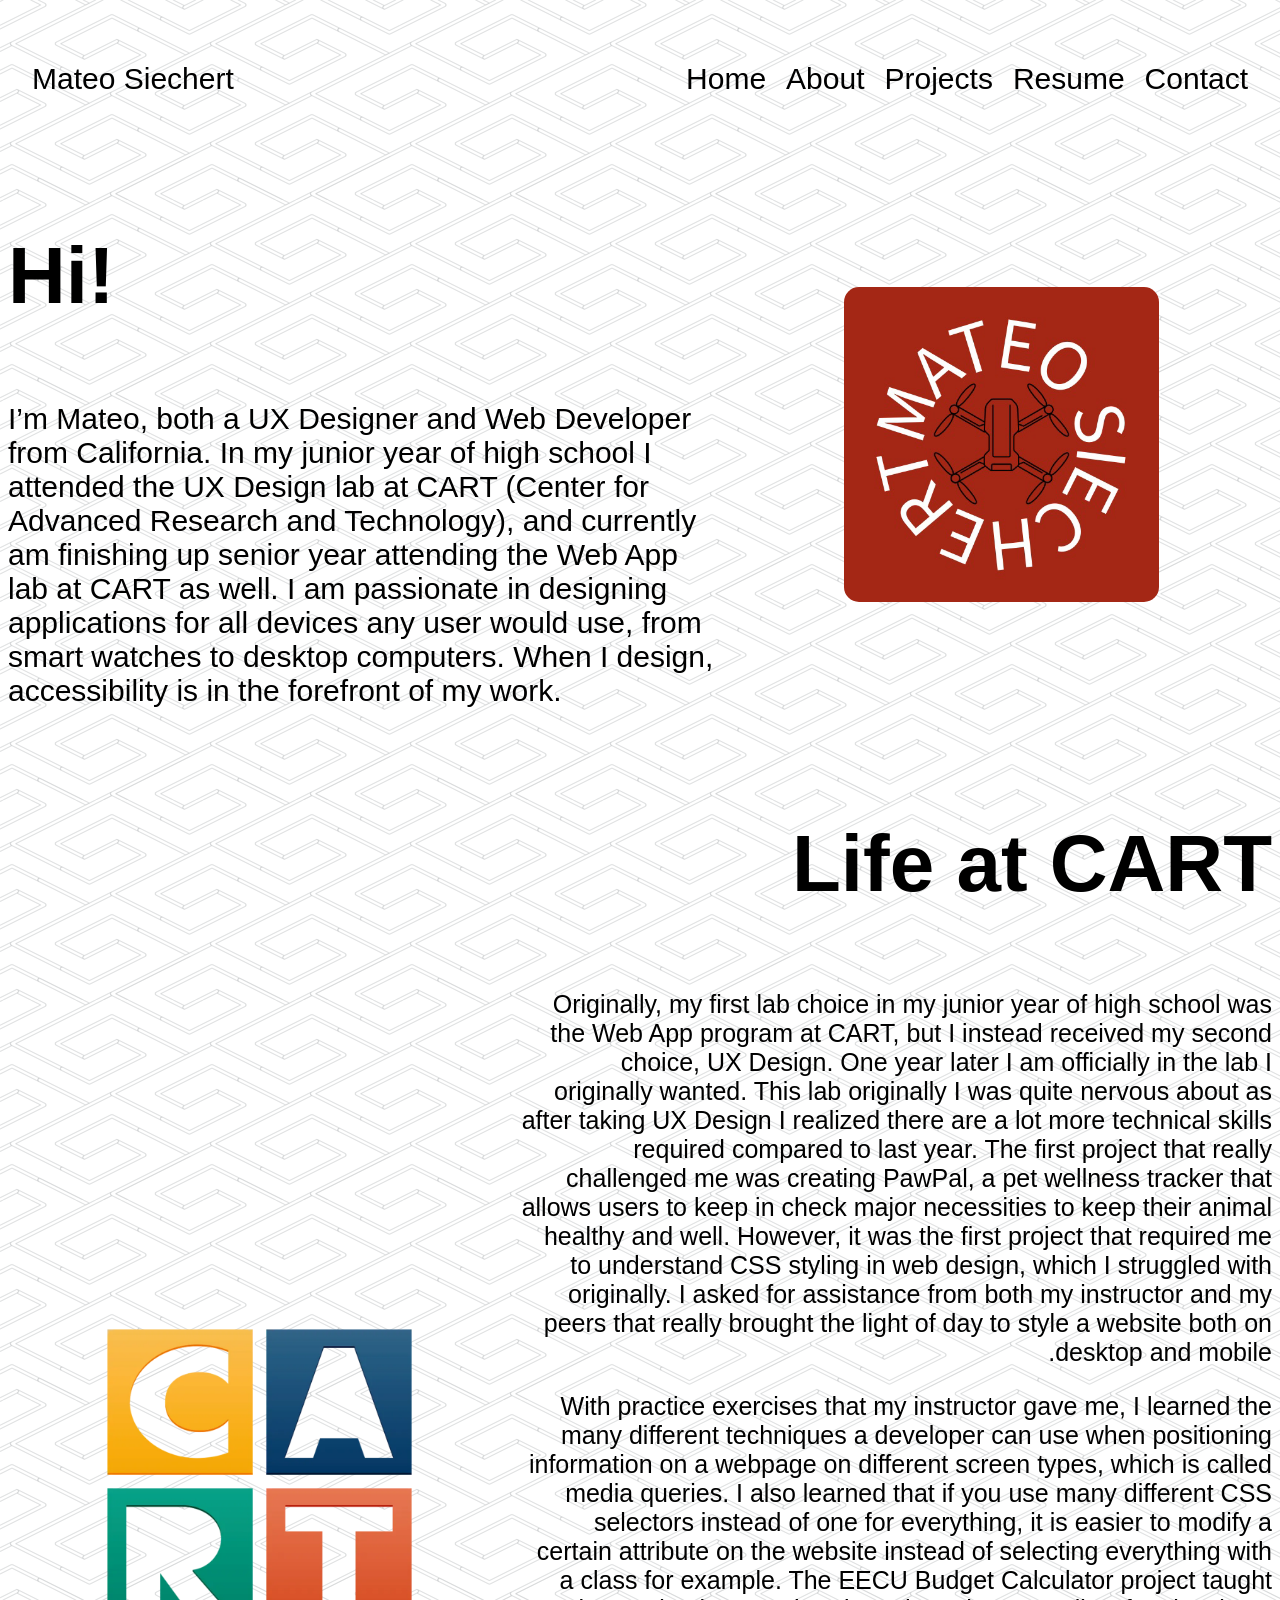
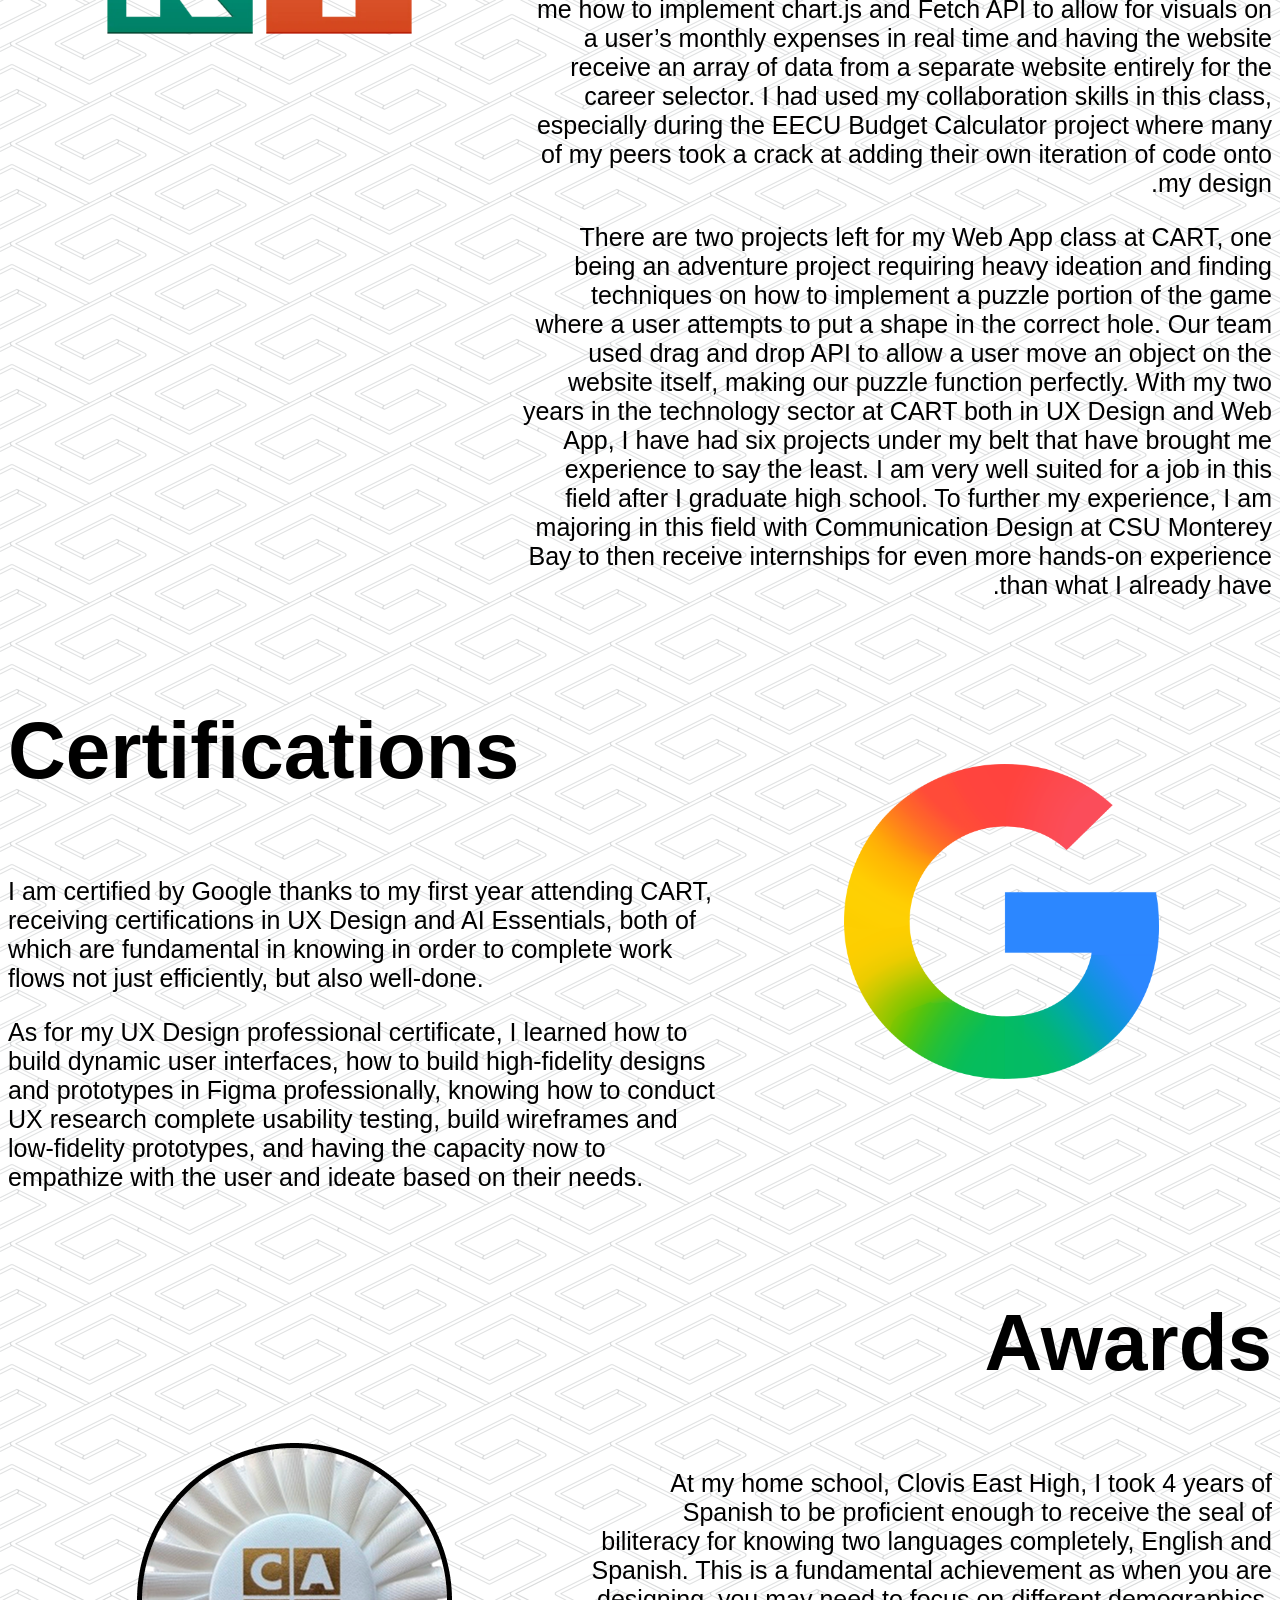
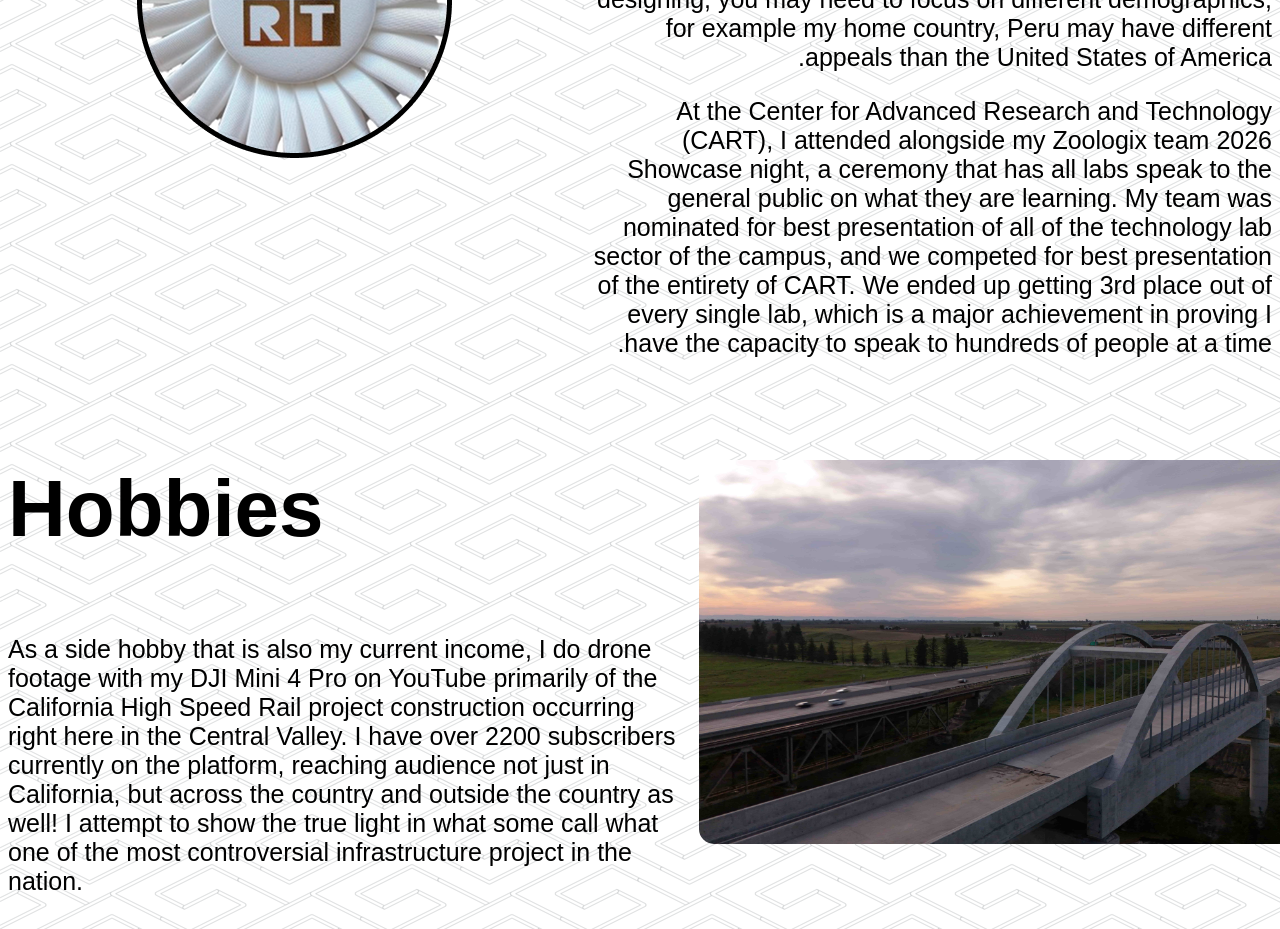
==== about.html @ 2d258616 "HTML Fixes" ====
<!DOCTYPE html>
<html lang="en">

<head>
    <meta charset="UTF-8">
    <meta name="viewport" content="width=device-width, initial-scale=1.0">
    <title>About Me</title>
    <link rel="stylesheet" href="styles.css">
</head>

<body>
    <nav>
        <p>Mateo Siechert</p>
        <ul>
            <li><a href="index.html">Home</a></li>
            <li><a href="about.html">About</a></li>
            <li><a href="projects.html">Projects</a></li>
            <li><a href="resume.html">Resume</a></li>
            <li><a href="contact.html">Contact</a></li>
        </ul>
    </nav>

    <section class="introduction">

        <section id="intro-text">
            <h3>Hi!</h3>
            <p>I’m Mateo, both a UX Designer and Web Developer from California. In my junior year of high school I
                attended
                the UX Design lab at CART (Center for Advanced Research and Technology), and currently am finishing up
                senior year attending the Web App lab at CART as well. I am passionate in designing applications for all
                devices any user would use, from smart watches to desktop computers. When I design, accessibility is in
                the
                forefront of my work.</p>
        </section>
        <img class="mvs-logo-portfolio" style="width:315px; height:315px; border-radius: 15px;"
            src="Portfolio-Images/mvs-logo.png">
    </section>

    <section class="cart-reflection">
        <section id="cart-reflection-text">
            <h3>Life at CART</h3>
            <p>Originally, my first lab choice in my junior year of high school was the Web App program at CART, but I
                instead received my second choice, UX Design. One year later I am officially in the lab I originally
                wanted.
                This lab originally I was quite nervous about as after taking UX Design I realized there are a lot more
                technical skills required compared to last year. The first project that really challenged me was
                creating
                PawPal, a pet wellness tracker that allows users to keep in check major necessities to keep their animal
                healthy and well. However, it was the first project that required me to understand CSS styling in web
                design, which I struggled with originally. I asked for assistance from both my instructor and my peers
                that
                really brought the light of day to style a website both on desktop and mobile.</p>
            <p>With practice exercises that my instructor gave me, I learned the many different techniques a developer
                can use when positioning information on a webpage on different screen types, which is called media
                queries. I also learned that if you use many different CSS selectors instead of one for everything, it
                is easier to modify a certain attribute on the website instead of selecting everything with a class for
                example. The EECU Budget Calculator project taught me how to implement chart.js and Fetch API to allow
                for visuals on a user’s monthly expenses in real time and having the website receive an array of data
                from a separate website entirely for the career selector. I had used my collaboration skills in this
                class, especially during the EECU Budget Calculator project where many of my peers took a crack at
                adding their own iteration of code onto my design.</p>
            <p>There are two projects left for my Web App class at CART, one being an adventure project requiring heavy
                ideation and finding techniques on how to implement a puzzle portion of the game where a user attempts
                to put a shape in the correct hole. Our team used drag and drop API to allow a user move an object on
                the website itself, making our puzzle function perfectly. With my two years in the technology sector at
                CART both in UX Design and Web App, I have had six projects under my belt that have brought me
                experience to say the least. I am very well suited for a job in this field after I graduate high school.
                To further my experience, I am majoring in this field with Communication Design at CSU Monterey Bay to
                then receive internships for even more hands-on experience than what I already have.</p>
        </section>
        <img class="cart-logo-about" style="width:316.394px; height: 316.394px;" src="Portfolio-Images/CART-logo.png">
    </section>

    <section class="certifications">
        <section id="certifications-text">
            <h3>Certifications</h3>
            <p>I am certified by Google thanks to my first year attending CART, receiving certifications in UX Design
                and AI Essentials, both of which are fundamental in knowing in order to complete work flows not just
                efficiently, but also well-done.</p>
            <p>As for my UX Design professional certificate, I learned how to build dynamic user interfaces, how to
                build high-fidelity designs and prototypes in Figma professionally, knowing how to conduct UX research
                complete usability testing, build wireframes and low-fidelity prototypes, and having the capacity now to
                empathize with the user and ideate based on their needs.</p>
        </section>
        <img class="google-logo-about" style="width:315px; height: 315px;" src="Portfolio-Images/google-logo.png">
    </section>

    <section class="awards">
        <section id="awards-text">
            <h3>Awards</h3>
            <p>At my home school, Clovis East High, I took 4 years of Spanish to be proficient enough to receive the
                seal of
                biliteracy for knowing two languages completely, English and Spanish. This is a fundamental achievement
                as
                when you are designing, you may need to focus on different demographics, for example my home country,
                Peru
                may have different appeals than the United States of America.</p>
            <p>At the Center for Advanced Research and Technology (CART), I attended alongside my Zoologix team 2026
                Showcase night, a ceremony that has all labs speak to the general public on what they are learning. My
                team
                was nominated for best presentation of all of the technology lab sector of the campus, and we competed
                for
                best presentation of the entirety of CART. We ended up getting 3rd place out of every single lab, which
                is a
                major achievement in proving I have the capacity to speak to hundreds of people at a time.</p>
        </section>
        <img class="showcase-award" style="width:315px; height:315px;" src="Portfolio-Images/Showcase.png">
    </section>

    <section class="hobbies">
        <section id="hobbies-text">
            <h3>Hobbies</h3>
            <p>As a side hobby that is also my current income, I do drone footage with my DJI Mini 4 Pro on YouTube
                primarily of the California High Speed Rail project construction occurring right here in the Central
                Valley.

                I have over 2200 subscribers currently on the platform, reaching audience not just in California, but
                across
                the country and outside the country as well! I attempt to show the true light in what some call what one
                of
                the most controversial infrastructure project in the nation.</p>
        </section>
        <img class="dji-hsr-footage-mvs" style="width:650px; height:384px; border-radius: 15px; border-color:black;"
            src="Portfolio-Images/dji-drone-mvs2.jpg">
        </section>

</body>

</html>
---- styles.css ----
@import url('https://fonts.googleapis.com/css2?family=Inter:ital,opsz,wght@0,14..32,100..900;1,14..32,100..900&display=swap');

:root {
    --font-family: 'Gill Sans', 'Gill Sans MT', Calibri, 'Trebuchet MS', sans-serif;
    --background-image: url("Portfolio-Images\/pipes.png");
}

body {
    font-family: var(--font-family);
    background: var(--background-image) repeat;
}

nav {
    display: flex;
    flex-direction: row;
    justify-content: space-between;
    padding: 1.5em
}

nav>p {
    font-size: 30px;
}

nav>ul {
    display: flex;
    gap: 20px;
    padding: 0;
    font-size: 30px;
    text-decoration: none;
    list-style-type: none;

    & a {
        text-decoration: none;
        color: black;
    }
}

section>h3 {
    font-size: 80px;
}

#intro-text>p {
    font-size: 30px;
    width: 712px;

}

.introduction {
    display: grid;
    grid-template-columns: 1fr 1fr;
    justify-items: center;
    align-items: center;
    grid-gap: 10px;
}

#cart-reflection-text>p {
    font-size: 25px;
    width: 751px;
}

.cart-reflection {
    display: grid;
    grid-template-columns: 1fr 1fr;
    justify-items: center;
    align-items: center;
    grid-gap: 10px;
    direction: rtl;
}

#certifications-text>p {
    font-size: 25px;
    width: 712px;
}

.certifications {
    display: grid;
    grid-template-columns: 1fr 1fr;
    justify-items: center;
    align-items: center;
    grid-gap: 10px;
}

#awards-text {
    font-size: 25px;
    width: 681px;
}

.awards {
    display: grid;
    grid-template-columns: 1fr 1fr;
    justify-items: center;
    align-items: center;
    grid-gap: 10px;
    direction: rtl;
}

#hobbies-text {
    font-size: 25px;
    width: 681px;
}

.hobbies {
    display: grid;
    grid-template-columns: 1fr 1fr;
    justify-items: center;
    align-items: center;
    grid-gap: 10px;
    /* direction:rtl; */
}

#projects {
    font-size: 50px;
    justify-self: center;
}

.web-projects {
    display: grid;
    grid-template-columns: 1fr 1fr 1fr;
    justify-items: center;
    grid-gap: 60px;
    padding: 1.5em;
}

.ux-projects {
    display: grid;
    grid-template-columns: 1fr 1fr 1fr;
    justify-items: center;
    grid-gap: 60px;
    padding: 1.5em;
}

.writing-projects {
    display: grid;
    grid-template-columns: 1fr 1fr;
    justify-items: center;
}

#EECU {
    display: flex;
    flex-direction: row;
    background-color: #0156A6;
    color: white;
    width: 400px;
    height: 200px;
    justify-content: center;
    align-items: center;
    border-radius: 20px;
    font-size: 30px;
    gap: 20px;
}

#PawPal {
    display: flex;
    flex-direction: row;
    background-color: #2B5861;
    color: white;
    width: 400px;
    height: 200px;
    justify-content: center;
    align-items: center;
    border-radius: 20px;
    font-size: 30px;
    gap: 20px;

    & img {
        border-radius: 15px;
    }
}


#spotify {
    display: flex;
    flex-direction: row;
    background-color: #1ED760;
    color: white;
    width: 400px;
    height: 200px;
    justify-content: center;
    align-items: center;
    border-radius: 20px;
    font-size: 30px;
    gap: 20px;
}


#trion {
    display: flex;
    flex-direction: row;
    background-color: #00273B;
    color: white;
    width: 400px;
    height: 200px;
    justify-content: center;
    align-items: center;
    border-radius: 20px;
    font-size: 30px;
    gap: 20px;
}

#MVS {
    display: flex;
    flex-direction: row;
    background-color: #222121;
    color: white;
    width: 400px;
    height: 200px;
    justify-content: center;
    align-items: center;
    border-radius: 20px;
    font-size: 30px;
    gap: 20px;
}

#showcase-reflection {
    display: flex;
    flex-direction: row;
    background-color: #222121;
    color: white;
    width: 400px;
    height: 200px;
    justify-content: center;
    align-items: center;
    border-radius: 20px;
    font-size: 30px;
    gap: 20px;
}

#ai-essay {
    display: flex;
    flex-direction: row;
    background-color: #D97757;
    color: black;
    width: 400px;
    height: 200px;
    justify-content: center;
    align-items: center;
    border-radius: 20px;
    font-size: 30px;
    gap: 20px;
}

#BioShield {
    display: flex;
    flex-direction: row;
    background-color: #FBF3DD;
    color: black;
    width: 400px;
    height: 200px;
    justify-content: center;
    align-items: center;
    border-radius: 20px;
    font-size: 30px;
    gap: 20px;
}

.mvs-logo-portfolio {
    justify-self: center;
}

.cart-logo-about {
    justify-self: center;
}

.google-logo-about {
    justify-self: center;
}

.showcase-award {
    justify-self: center;
}

.dji-hsr-footage-mvs {
    justify-self: center;
}


#project-listing {
    display: flex;
    flex-direction: column;
    gap: 30px;
}

.project-button {
    display: flex;
    justify-content: center;
    align-items: center;
    background-color: #A42715;
    width: 270px;
    height: 90px;
    border-radius: 20px;
    color: #FFF;
    font-family: var(--font-family);
    font-size: 30px;
    text-decoration: none;
    align-self: center;
    text-align: center;
}

#project-p {
    font-size: 40px;
    justify-self: center;
}

#mvs-logo > img {
    aspect-ratio: 1/1;
    width: 135px;
    border-radius: 20px;
}

#eecu-home {
    display: grid;
    grid-template-columns: 1fr 1fr;
    justify-items: center;

    & img {
        border-radius: 20px;
        border: 4px solid #000;
    }
}

#eecu-home-info {
    display: flex;
    flex-direction: column;

    & h4 {
        font-size: 35px;
    }

    & p {
        font-size: 25px;
    }
}

#MVS-home {
    display:grid;
    grid-template-columns: 1fr 1fr;
    justify-items:center;
    direction:rtl;

    & h4 {
        font-size:35px;
    }

    & p {
        font-size:25px;
    }
}

#zoologix-home {
    display:grid;
    grid-template-columns: 1fr 1fr;
    justify-items:center;

    & h4 {
        font-size:35px;
    }

    & p {
        font-size:25px;
    }
}

#header-info {
    display:flex;
    flex-direction:column;
}


#resume-header {
    display:grid;
    grid-template-columns: 1fr 1fr;
    gap:0;
    margin-bottom:0em;
    justify-items:center;

    & #resume-name {
        font-size:50px;
        gap:0;
    }

    & p {
        font-size:30px;
    }
}

#skills {
    font-size:30px;
    
}

#certifications {
    font-size:30px;
    
}

#education {
    font-size:30px;
}

#contact {
    font-size:30px;
    
}

#professional-summary {
    font-size:30px;
    
}


.resume-info {
    display:flex;
    align-content: center;
    justify-content:center;
}

#project {
    font-size:30px;
}

#resume-left {
    display:flex;
    flex-direction:column;
    max-width:800px;
}

#resume-right {
    display:flex;
    flex-direction:column;
    max-width:800px;
    justify-content:center;
}

#resume-title {
    text-align:center;
    font-size:50px;
}

#resume-logo {
        aspect-ratio: 1/1;
        border-radius:20px;
        width:180px;
        justify-self:center;
        align-self:center;
}
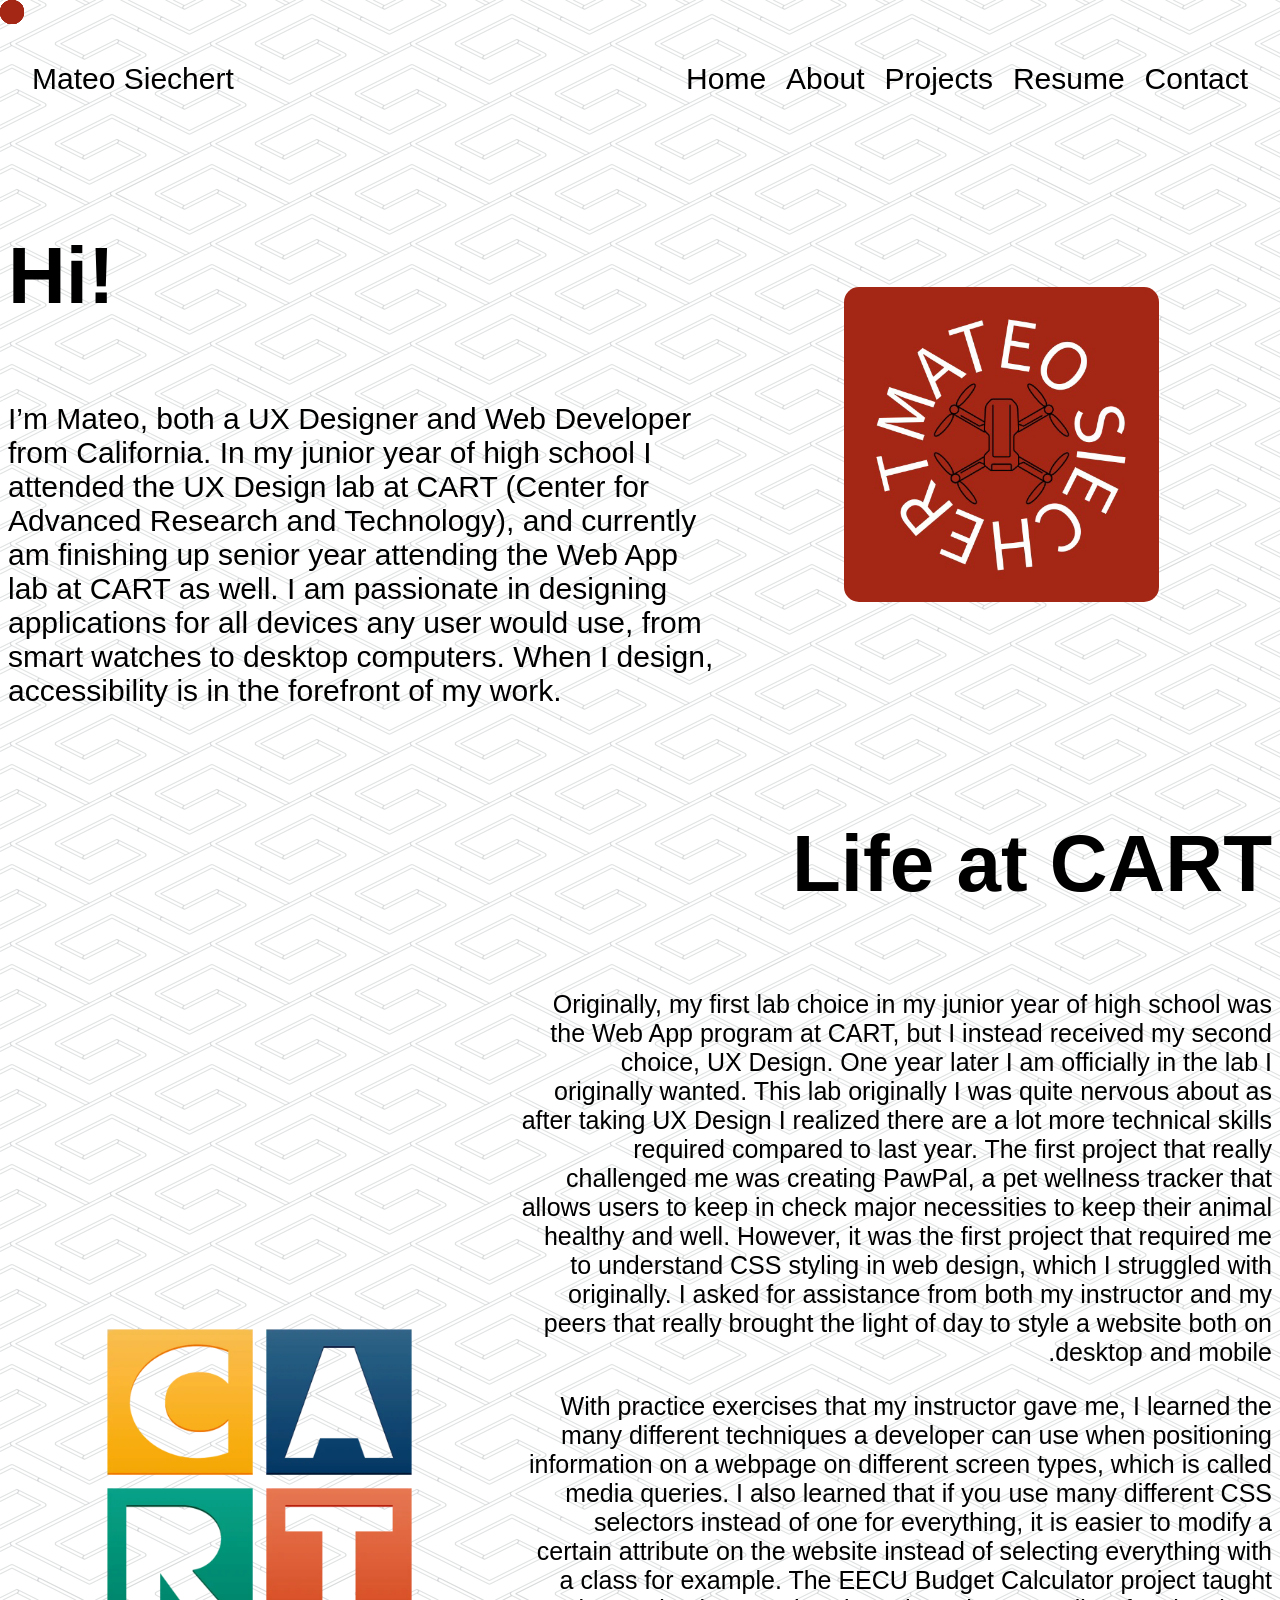
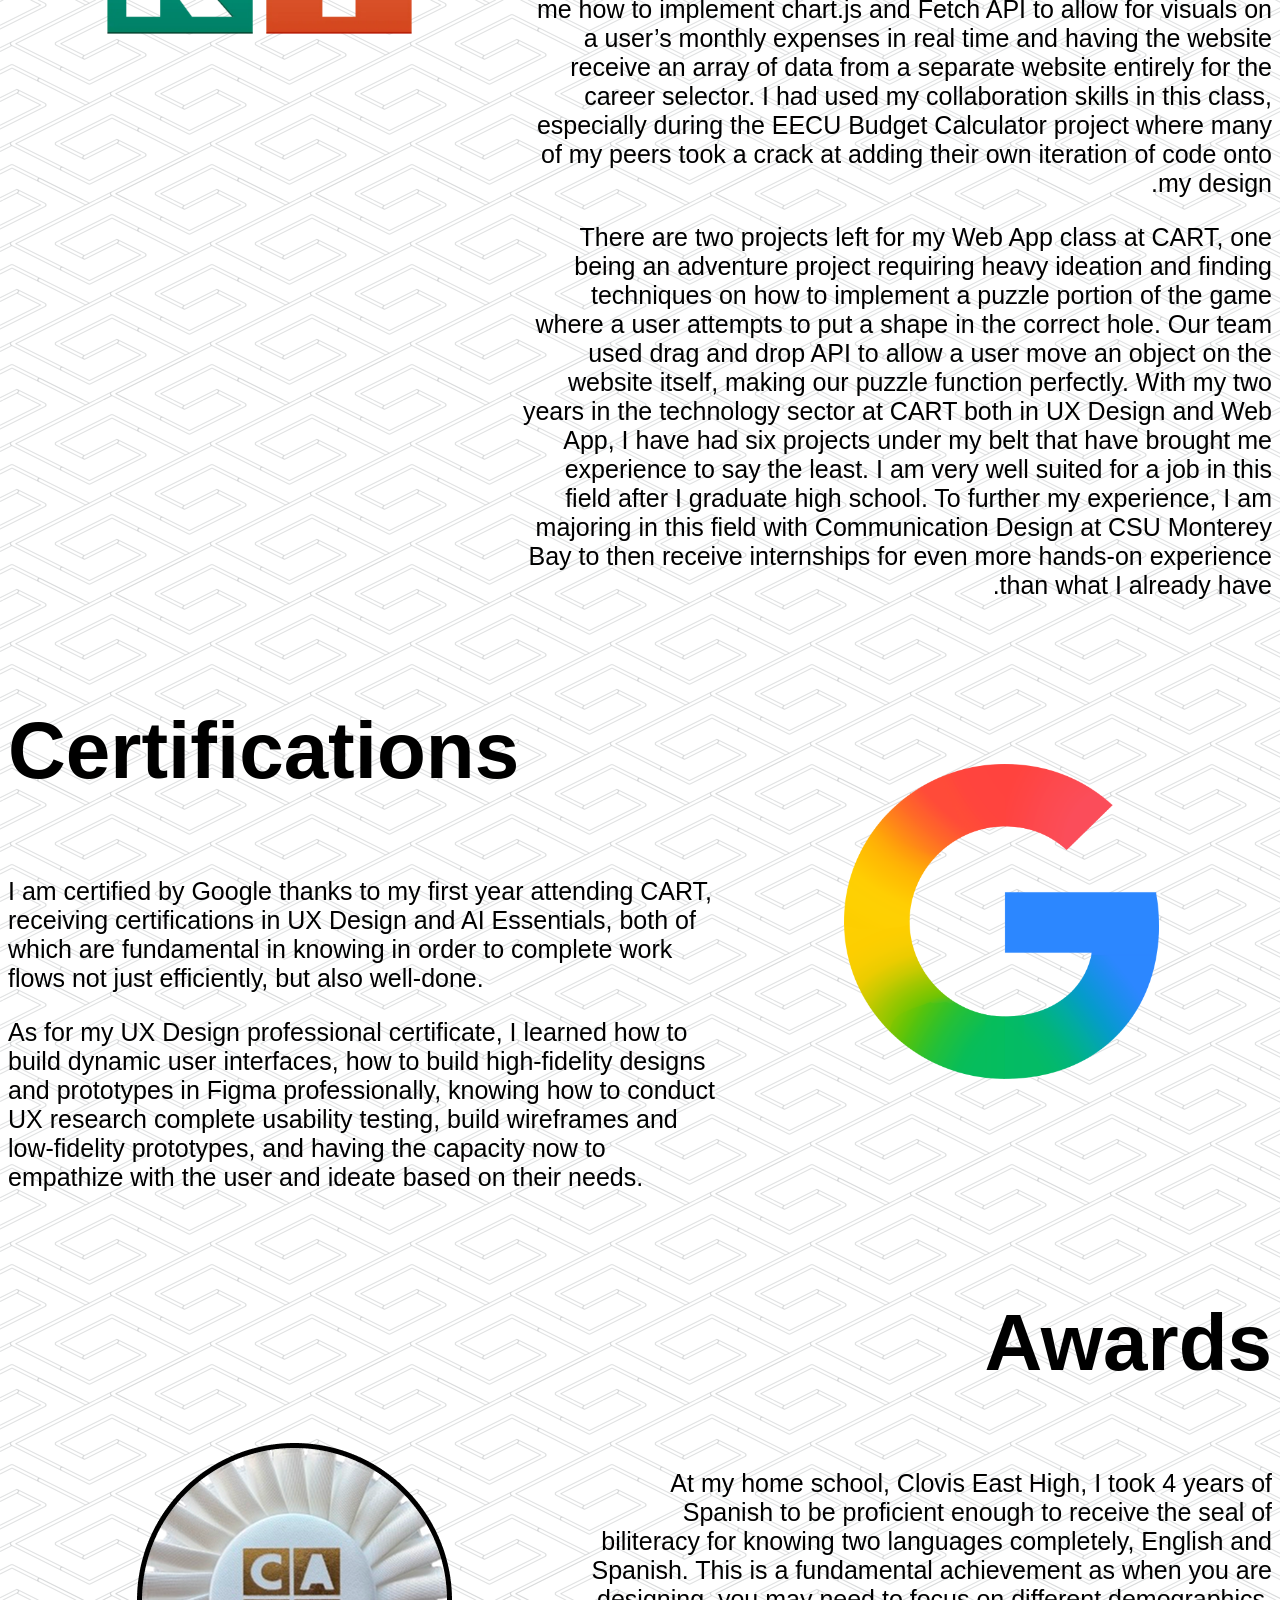
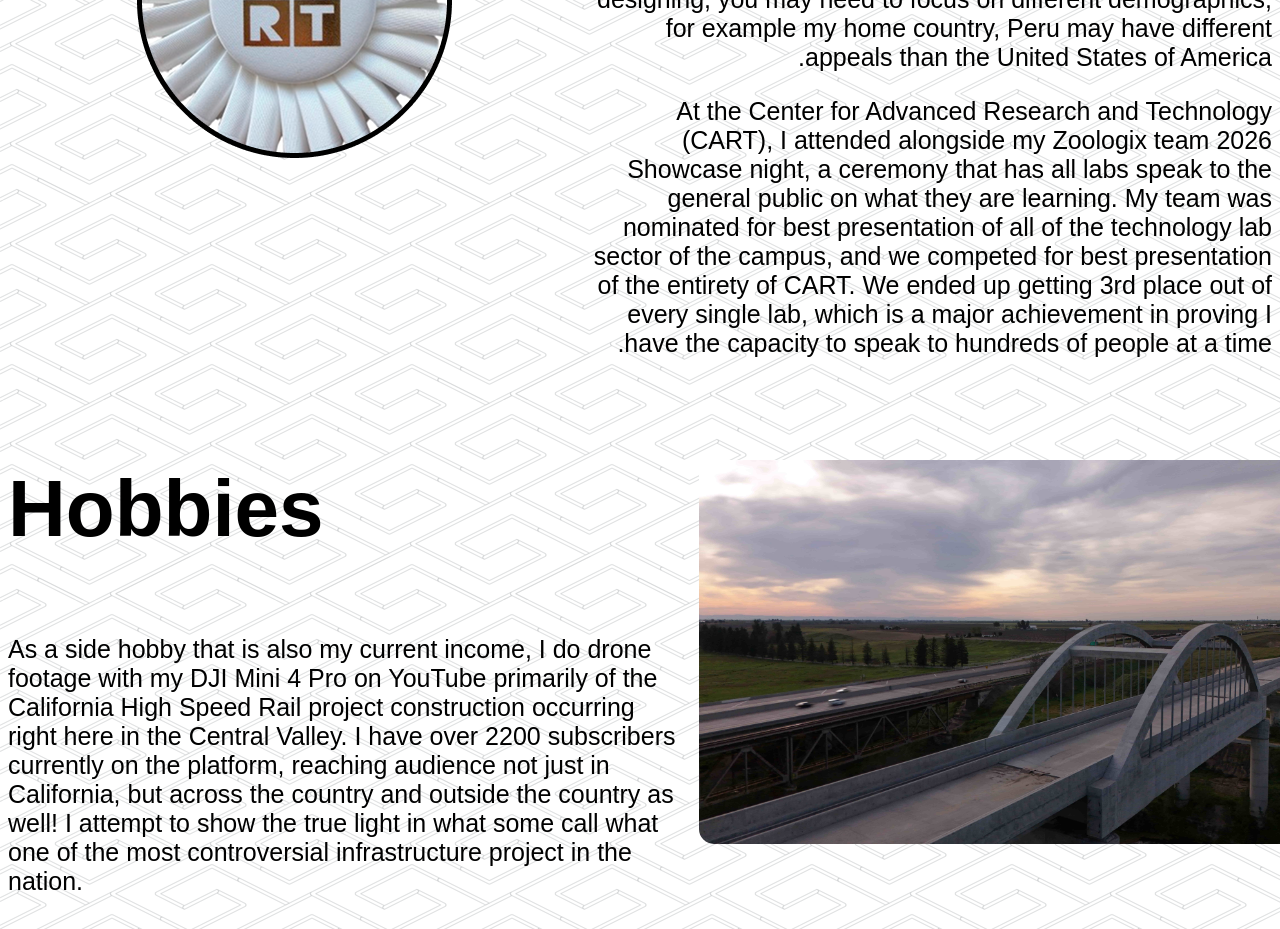
==== commit dc5a947f: "Added cursor trail (somewhat working)" ====
--- a/about.html
+++ b/about.html
@@ -9,6 +9,14 @@
 </head>
 
 <body>
+    <div class="circle"></div>
+    <div class="circle"></div>
+    <div class="circle"></div>
+    <div class="circle"></div>
+    <div class="circle"></div>
+    <div class="circle"></div>
+    <div class="circle"></div>
+
     <nav>
         <p>Mateo Siechert</p>
         <ul>
@@ -125,5 +133,5 @@
         </section>
 
 </body>
-
+<script src="script.js"></script>
 </html>
--- a/styles.css
+++ b/styles.css
@@ -17,6 +17,20 @@
     padding: 1.5em
 }
 
+.circle {
+    height:24px;
+    width:24px;
+    border-radius: 24px;
+    background-color:#A42715;
+    position:absolute;
+    top:0;
+    left:0;
+    pointer-events: none;
+}
+
+
+
+
 nav>p {
     font-size: 30px;
 }
@@ -301,7 +315,7 @@
     justify-self: center;
 }
 
-#mvs-logo > img {
+#mvs-logo>img {
     aspect-ratio: 1/1;
     width: 135px;
     border-radius: 20px;
@@ -332,114 +346,351 @@
 }
 
 #MVS-home {
-    display:grid;
-    grid-template-columns: 1fr 1fr;
-    justify-items:center;
-    direction:rtl;
+    display: grid;
+    grid-template-columns: 1fr 1fr;
+    justify-items: center;
+    direction: rtl;
 
     & h4 {
-        font-size:35px;
-    }
-
-    & p {
-        font-size:25px;
+        font-size: 35px;
+    }
+
+    & p {
+        font-size: 25px;
     }
 }
 
 #zoologix-home {
-    display:grid;
-    grid-template-columns: 1fr 1fr;
-    justify-items:center;
+    display: grid;
+    grid-template-columns: 1fr 1fr;
+    justify-items: center;
 
     & h4 {
-        font-size:35px;
-    }
-
-    & p {
-        font-size:25px;
+        font-size: 35px;
+    }
+
+    & p {
+        font-size: 25px;
     }
 }
 
 #header-info {
-    display:flex;
-    flex-direction:column;
+    display: flex;
+    flex-direction: column;
 }
 
 
 #resume-header {
-    display:grid;
-    grid-template-columns: 1fr 1fr;
-    gap:0;
-    margin-bottom:0em;
-    justify-items:center;
+    display: grid;
+    grid-template-columns: 1fr 1fr;
+    gap: 0;
+    margin-bottom: 0em;
+    justify-items: center;
 
     & #resume-name {
-        font-size:50px;
-        gap:0;
-    }
-
-    & p {
-        font-size:30px;
+        font-size: 50px;
+        gap: 0;
+    }
+
+    & p {
+        font-size: 30px;
     }
 }
 
 #skills {
-    font-size:30px;
-    
+    font-size: 30px;
+
 }
 
 #certifications {
-    font-size:30px;
-    
+    font-size: 30px;
+
 }
 
 #education {
-    font-size:30px;
+    font-size: 30px;
 }
 
 #contact {
-    font-size:30px;
-    
+    font-size: 30px;
+
 }
 
 #professional-summary {
-    font-size:30px;
-    
+    font-size: 30px;
+
 }
 
 
 .resume-info {
-    display:flex;
+    display: flex;
     align-content: center;
-    justify-content:center;
+    justify-content: center;
 }
 
 #project {
-    font-size:30px;
+    font-size: 30px;
 }
 
 #resume-left {
-    display:flex;
-    flex-direction:column;
-    max-width:800px;
+    display: flex;
+    flex-direction: column;
+    max-width: 800px;
 }
 
 #resume-right {
-    display:flex;
-    flex-direction:column;
-    max-width:800px;
-    justify-content:center;
+    display: flex;
+    flex-direction: column;
+    max-width: 800px;
+    justify-content: center;
 }
 
 #resume-title {
-    text-align:center;
-    font-size:50px;
+    text-align: center;
+    font-size: 50px;
 }
 
 #resume-logo {
-        aspect-ratio: 1/1;
-        border-radius:20px;
-        width:180px;
-        justify-self:center;
-        align-self:center;
+    aspect-ratio: 1/1;
+    border-radius: 20px;
+    width: 180px;
+    justify-self: center;
+    align-self: center;
+}
+
+#pawpal-project {
+    display: flex;
+    flex-direction: row;
+    justify-content: center;
+    align-items: center;
+    gap: 10em;
+}
+
+
+.pawpal-left {
+    display: flex;
+    flex-direction: column;
+    gap: 4.7em;
+
+    & h2 {
+        font-size: 80px;
+    }
+
+    & p {
+        font-size: 30px;
+    }
+}
+
+.pawpal-subheading {
+    display: flex;
+    flex-direction: column;
+    justify-content: center;
+
+    & img {
+        border-radius: 15px;
+        border: 5px solid black;
+    }
+
+    & h2 {
+        font-size: 80px;
+    }
+
+    & p {
+        font-size: 30px;
+    }
+}
+
+.pawpal-imagery {
+    display: flex;
+    flex-direction: column;
+    justify-content: center;
+    align-items: center;
+    margin-left: 0;
+
+    & img {
+        max-width: 100rem;
+        justify-self: center;
+    }
+
+    & p {
+        font-size: 30px;
+    }
+}
+
+
+/* PROJECT #1: EECU BUDGET CALCULATOR CSS*/
+
+
+#eecu-project {
+    display: flex;
+    flex-direction: row;
+    justify-content: center;
+    align-items: center;
+    gap: 10em;
+}
+
+
+.eecu-left {
+    display: flex;
+    flex-direction: column;
+    gap: 14.8em;
+
+    & h2 {
+        font-size: 80px;
+    }
+
+    & p {
+        font-size: 30px;
+    }
+}
+
+.eecu-right {
+    display: flex;
+    flex-direction: column;
+    justify-content: center;
+    gap: 4.7em;
+
+    & img {
+        border-radius: 15px;
+        max-height: 449px;
+        border: 5px solid black;
+    }
+
+    & h2 {
+        font-size: 80px;
+    }
+
+    & p {
+        font-size: 30px;
+    }
+}
+
+.eecu-results-snapshot {
+    display: flex;
+    justify-content: center;
+    flex-direction: column;
+    align-items: center;
+    padding: 2em;
+
+    & img {
+        max-height: 600px;
+        border-radius: 15px;
+        border: 5px solid black;
+    }
+
+    & p {
+        font-size: 30px;
+    }
+}
+
+
+/* Bio Shield */
+
+
+#bio-shield-project {
+    display: flex;
+    flex-direction: row;
+    justify-content: center;
+    align-items: center;
+    gap: 10em;
+}
+
+
+
+.bio-shield-left {
+    display: flex;
+    flex-direction: column;
+    gap: 11.5em;
+
+    & h2 {
+        font-size: 80px;
+    }
+
+    & p {
+        font-size: 30px;
+    }
+}
+
+
+.bio-shield-right {
+    display: flex;
+    flex-direction: column;
+    justify-content: center;
+    gap: 4.7em;
+
+    & img {
+        border-radius: 15px;
+        max-height: 449px;
+        border: 5px solid black;
+    }
+
+    & h2 {
+        font-size: 80px;
+    }
+
+    & p {
+        font-size: 30px;
+    }
+}
+
+
+/* UX Design Projects*/
+
+/* MVS */
+
+#mvs-project {
+    display: flex;
+    flex-direction: row;
+    justify-content: center;
+    align-items: center;
+    gap: 10em;
+    padding: 3em;
+}
+
+.mvs-left {
+    display: flex;
+    flex-direction: column;
+
+    & h2 {
+        font-size: 80px;
+    }
+
+    & p {
+        font-size: 30px;
+    }
+}
+
+.mvs-right {
+    display: flex;
+    flex-direction: column;
+    justify-content: center;
+    gap: 4.7em;
+
+    & img {
+        max-height: 449px;
+    }
+
+    & h2 {
+        font-size: 80px;
+    }
+
+    & p {
+        font-size: 30px;
+    }
+}
+
+.mvs-snapshot {
+    display: flex;
+    justify-content: center;
+    flex-direction: column;
+    align-items: center;
+    padding: 2em;
+
+    & img {
+        max-height: 600px;
+    }
+
+    & p {
+        font-size: 30px;
+    }
 }
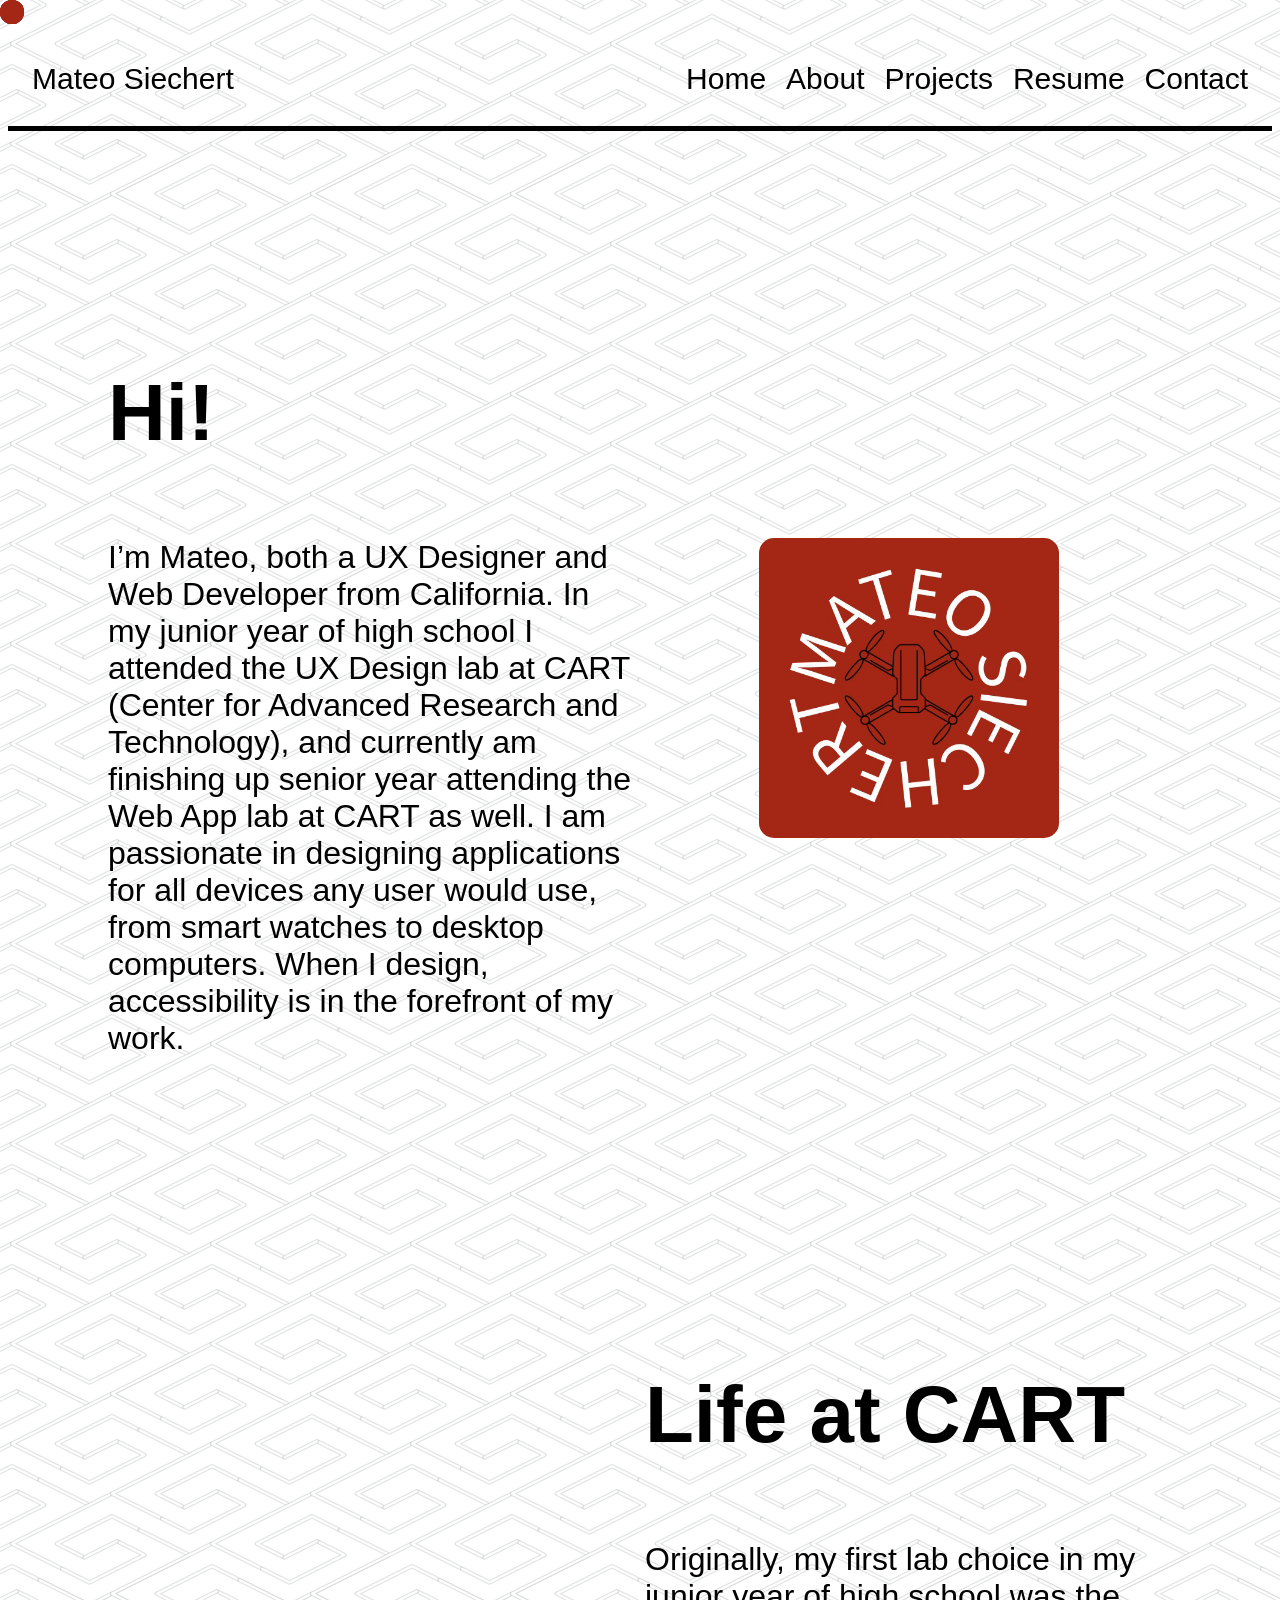
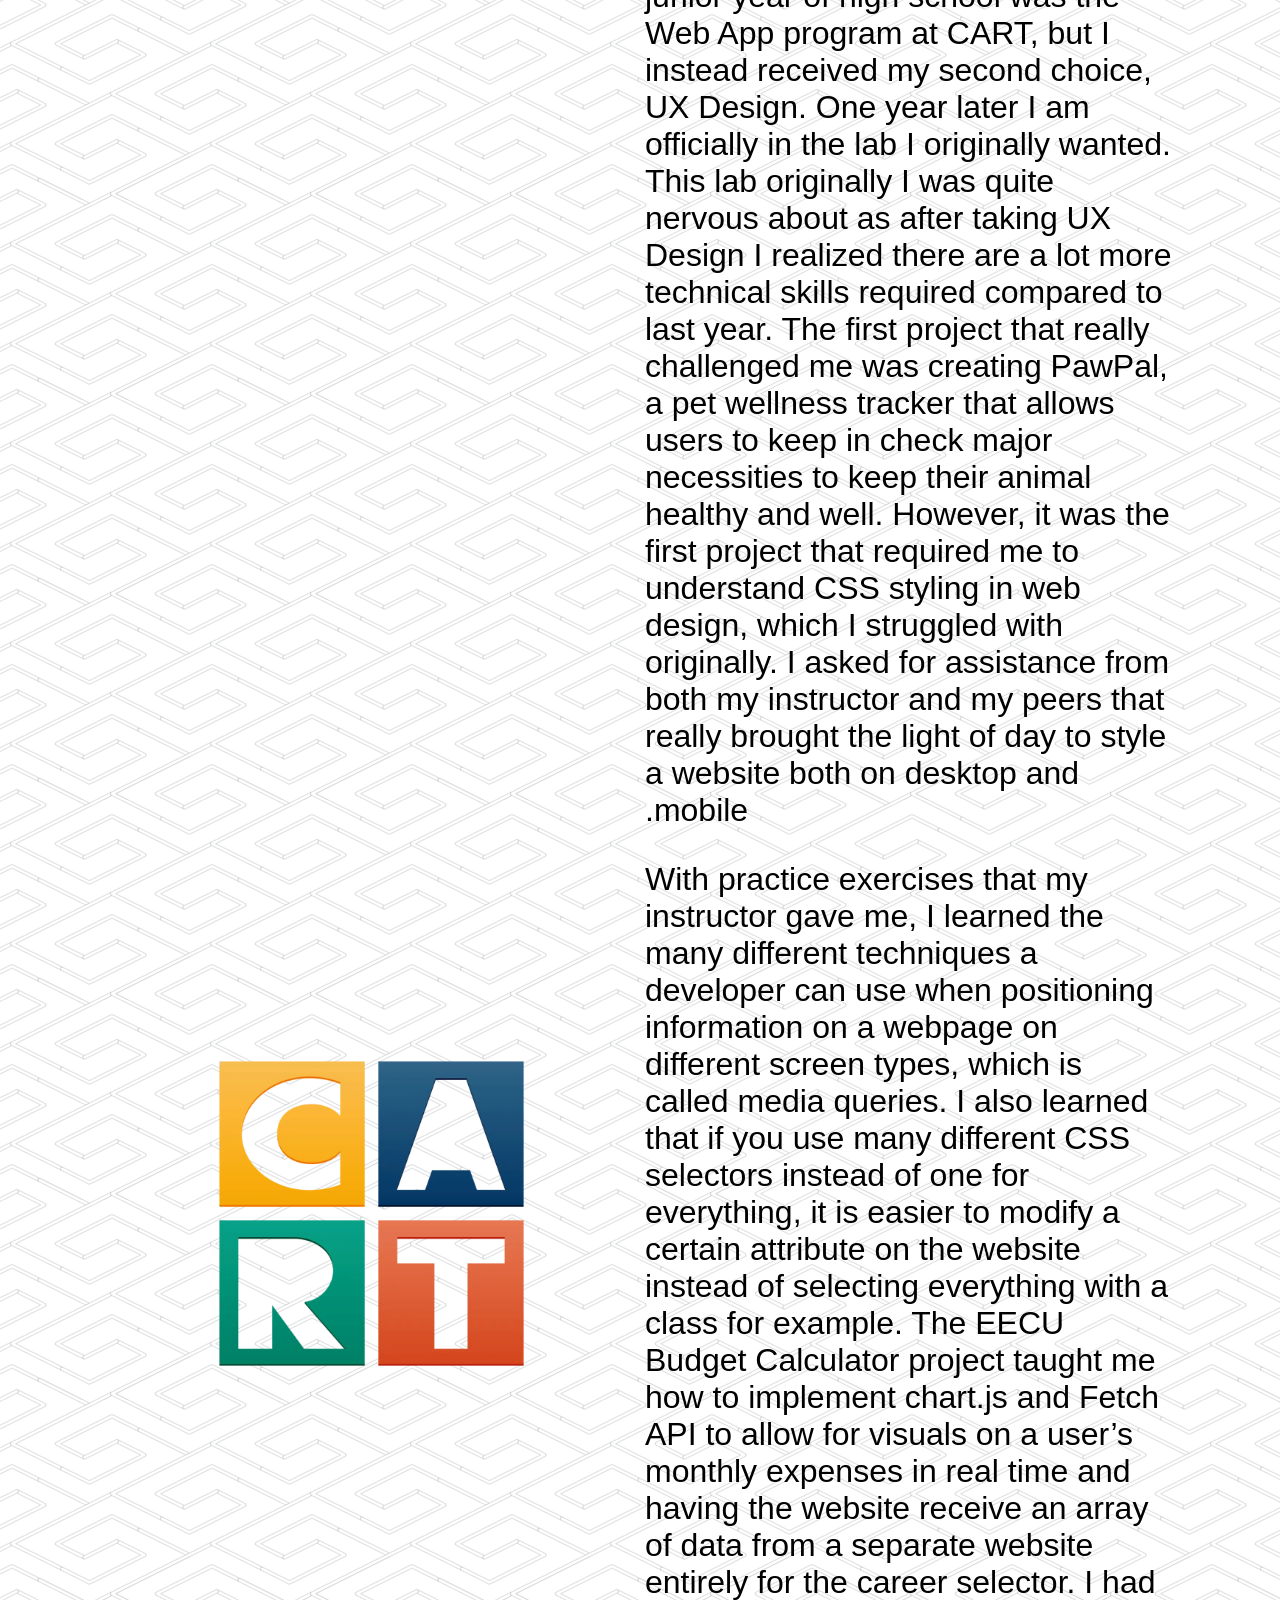
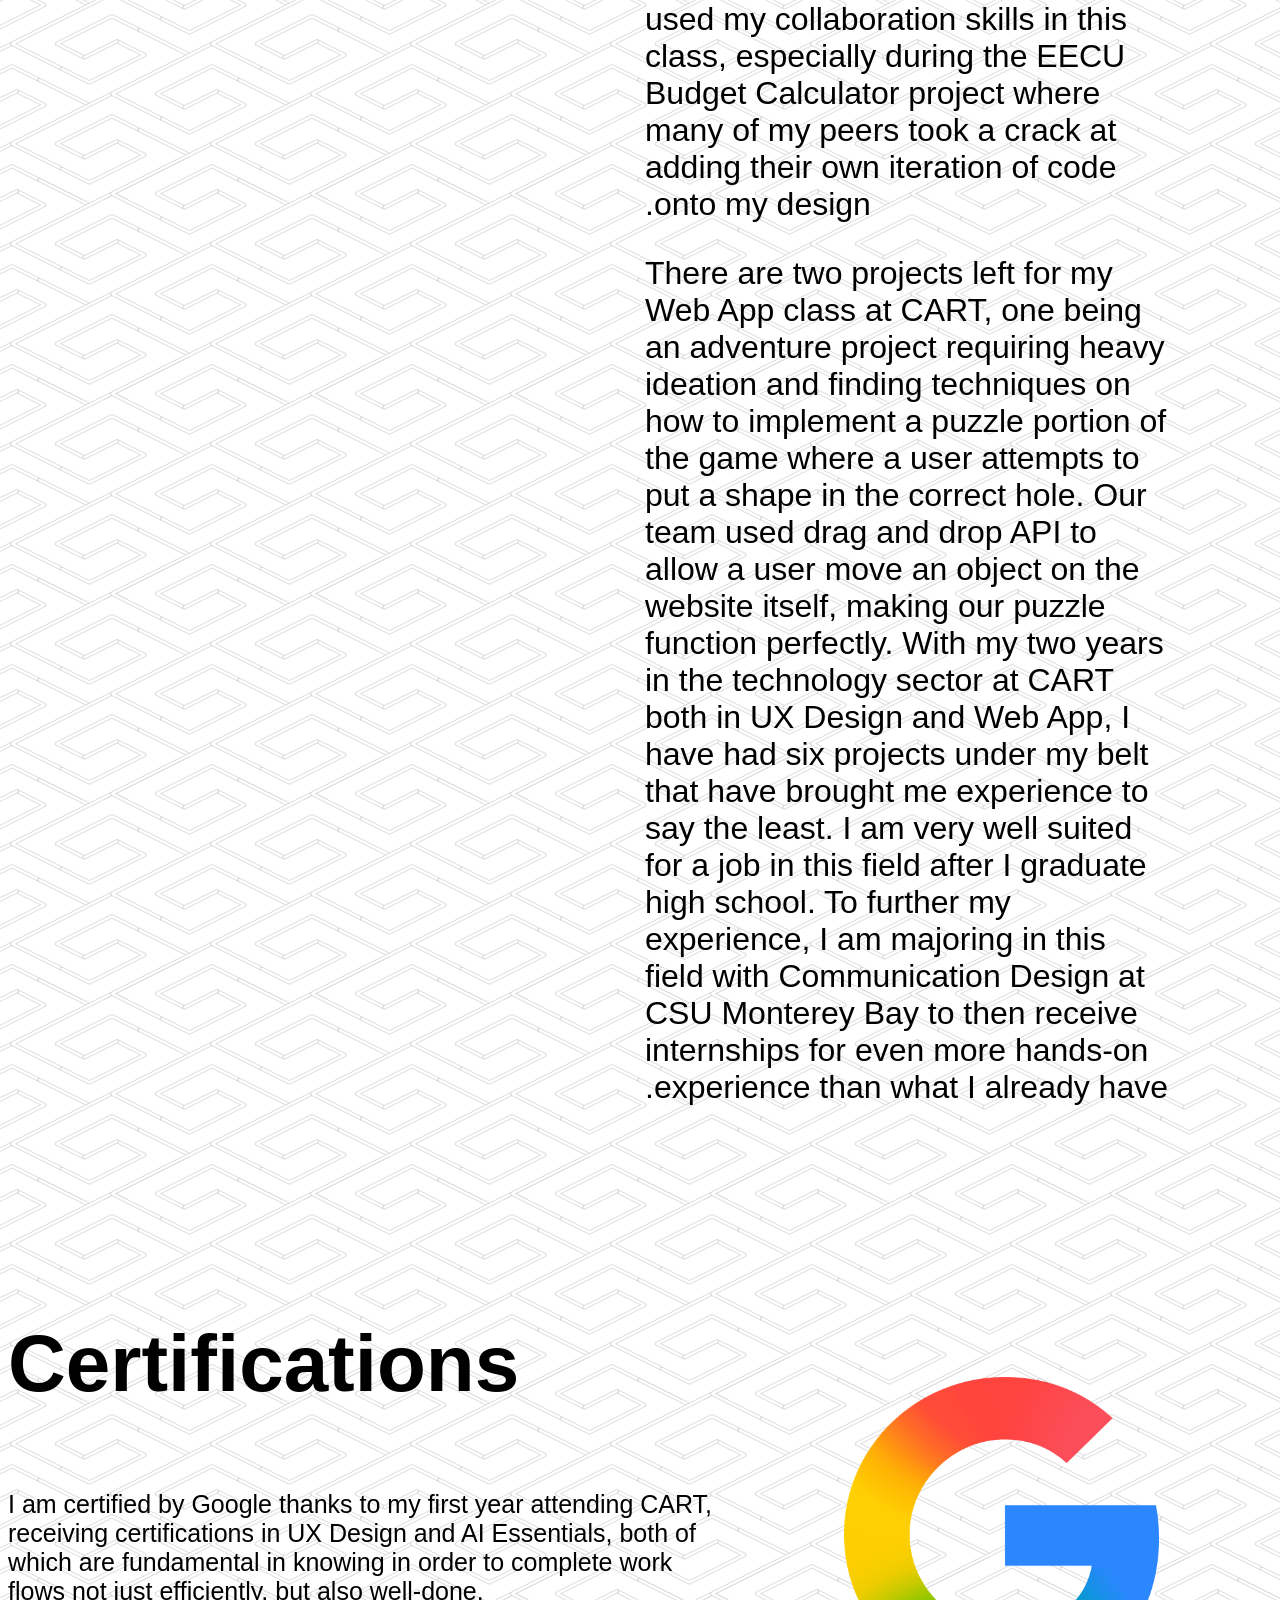
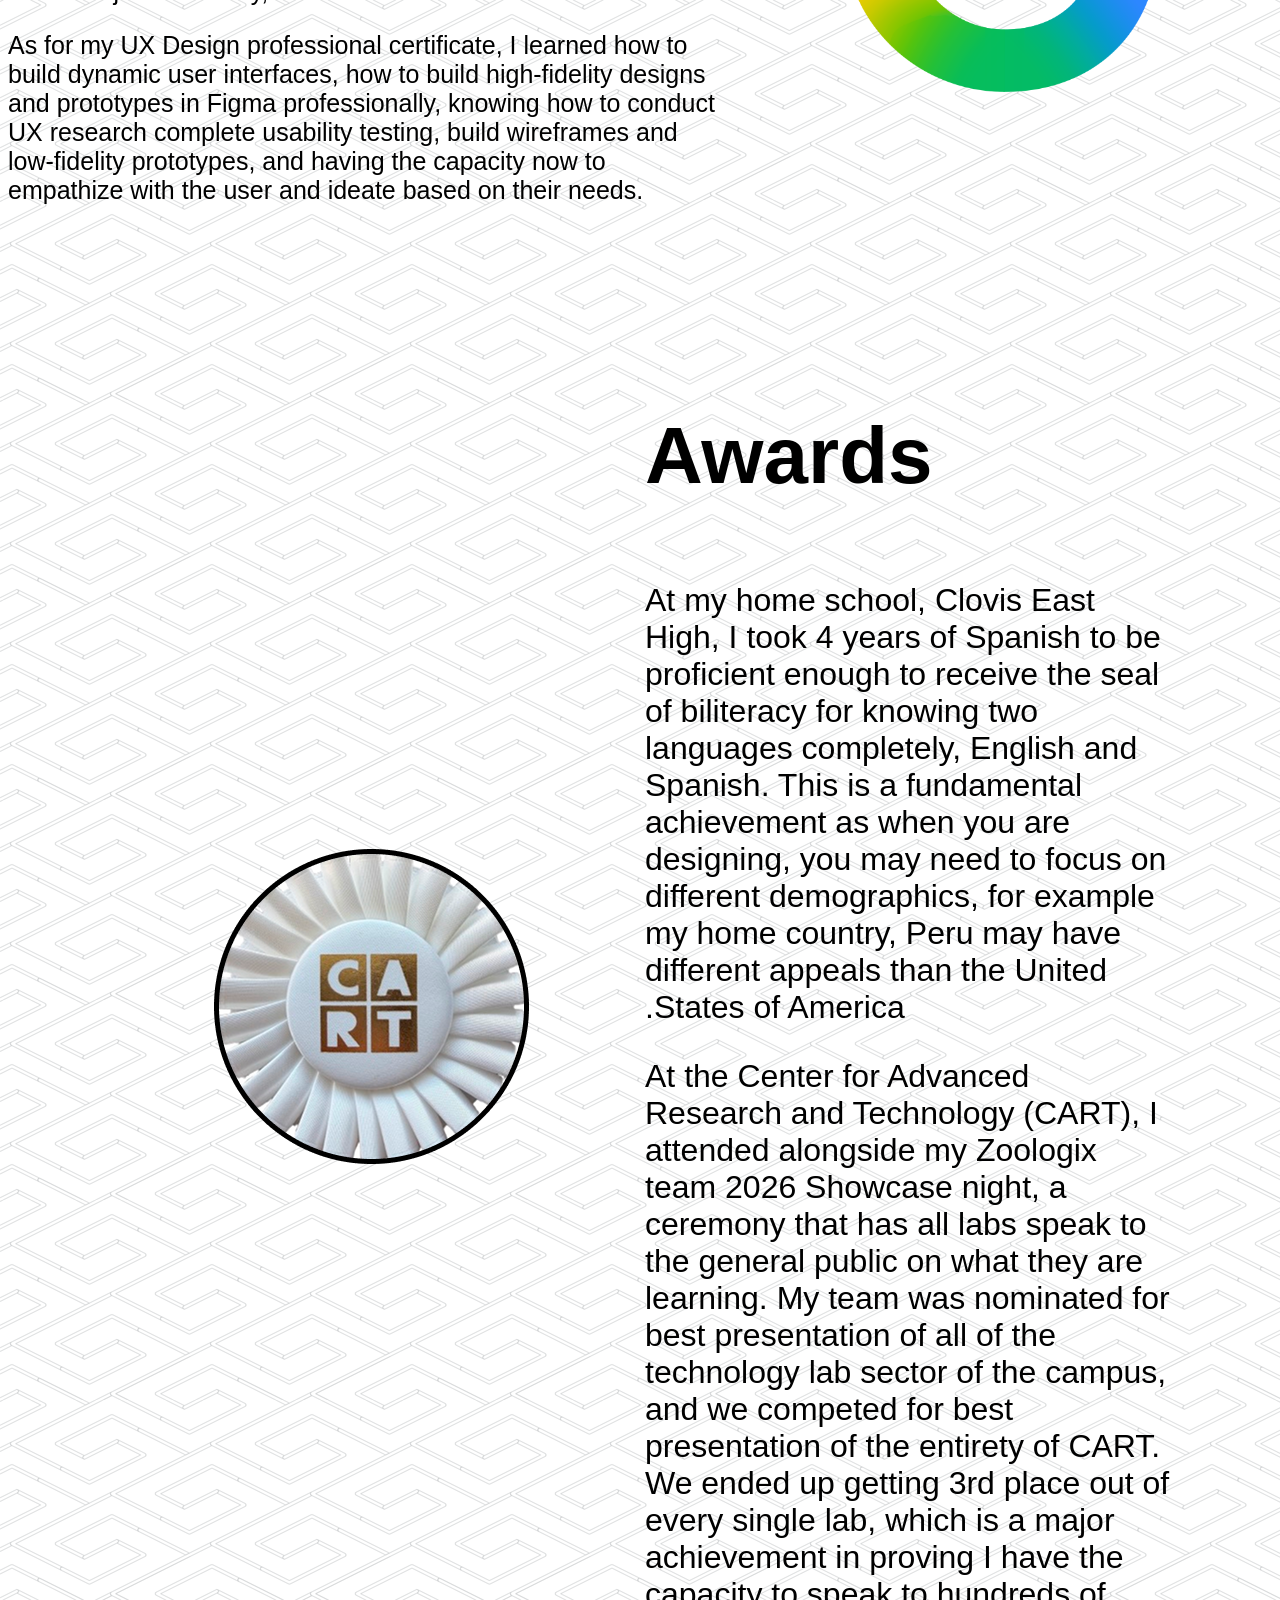
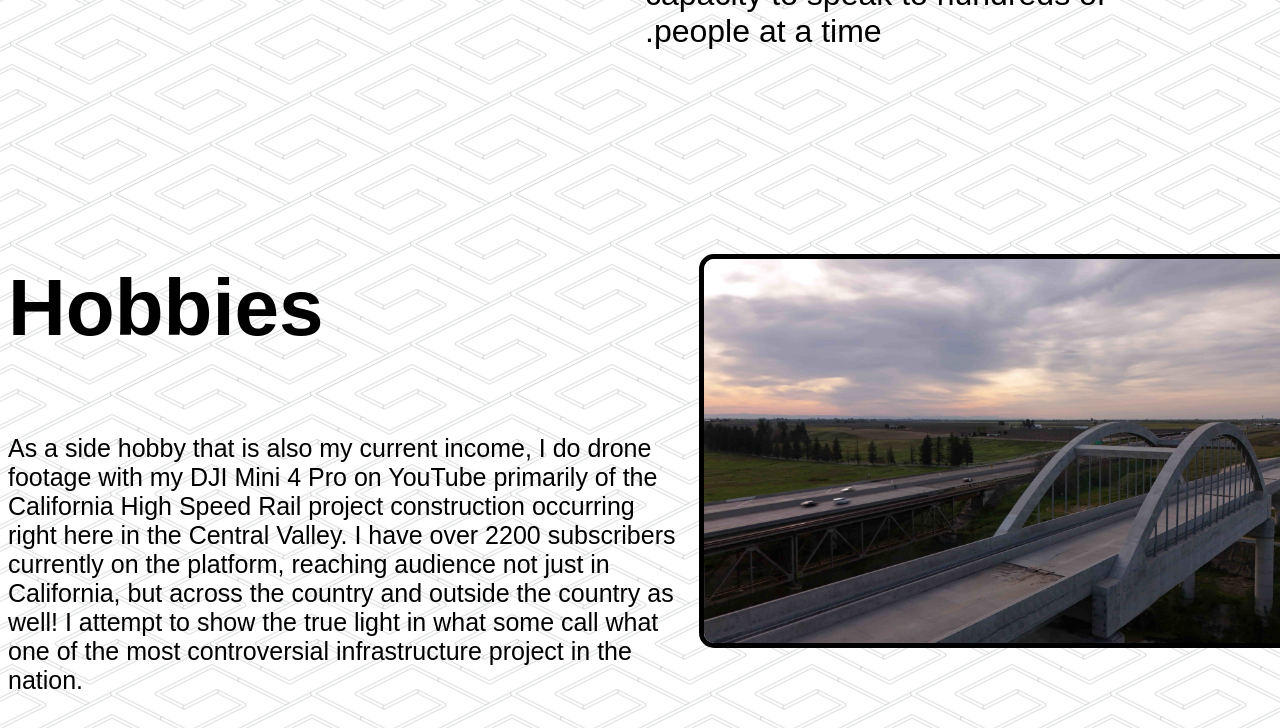
==== commit 8f7a1c77: "Clamp beginning work (may the force be with me)..." ====
--- a/about.html
+++ b/about.html
@@ -40,7 +40,7 @@
                 the
                 forefront of my work.</p>
         </section>
-        <img class="mvs-logo-portfolio" style="width:315px; height:315px; border-radius: 15px;"
+        <img class="mvs-logo-portfolio" style= "border-radius: 15px;"
             src="Portfolio-Images/mvs-logo.png">
     </section>
 
--- a/styles.css
+++ b/styles.css
@@ -8,31 +8,38 @@
 body {
     font-family: var(--font-family);
     background: var(--background-image) repeat;
+    cursor: none;
 }
 
 nav {
     display: flex;
     flex-direction: row;
     justify-content: space-between;
-    padding: 1.5em
+    align-items: center;
+    padding-top: 1.5em;
+    padding-left: 1.5em;
+    padding-right: 1.5em;
+    margin-bottom: 3.5em;
+    border-bottom: 5px solid black;
 }
 
 .circle {
-    height:24px;
-    width:24px;
+    height: 24px;
+    width: 24px;
     border-radius: 24px;
-    background-color:#A42715;
-    position:absolute;
-    top:0;
-    left:0;
+    background-color: #A42715;
+    position: fixed;
+    top: 0;
+    left: 0;
     pointer-events: none;
+    opacity: 90%;
 }
 
 
 
 
 nav>p {
-    font-size: 30px;
+    font-size:30px;
 }
 
 nav>ul {
@@ -54,8 +61,7 @@
 }
 
 #intro-text>p {
-    font-size: 30px;
-    width: 712px;
+    font-size:clamp(.5rem, 3vw, 2rem);
 
 }
 
@@ -65,12 +71,14 @@
     justify-items: center;
     align-items: center;
     grid-gap: 10px;
+    padding:100px;
 }
 
 #cart-reflection-text>p {
-    font-size: 25px;
-    width: 751px;
-}
+    font-size:clamp(.5rem, 3vw, 2rem);
+    text-align: left;
+}
+
 
 .cart-reflection {
     display: grid;
@@ -79,6 +87,8 @@
     align-items: center;
     grid-gap: 10px;
     direction: rtl;
+    text-align: left;
+    padding:100px;
 }
 
 #certifications-text>p {
@@ -95,8 +105,8 @@
 }
 
 #awards-text {
-    font-size: 25px;
-    width: 681px;
+    font-size:clamp(.5rem, 3vw, 2rem);
+    text-align: left;
 }
 
 .awards {
@@ -106,6 +116,7 @@
     align-items: center;
     grid-gap: 10px;
     direction: rtl;
+    padding:100px;
 }
 
 #hobbies-text {
@@ -120,6 +131,10 @@
     align-items: center;
     grid-gap: 10px;
     /* direction:rtl; */
+
+    & img {
+        border: 5px solid black;
+    }
 }
 
 #projects {
@@ -182,11 +197,11 @@
 }
 
 
-#spotify {
-    display: flex;
-    flex-direction: row;
-    background-color: #1ED760;
-    color: white;
+#zoologix {
+    display: flex;
+    flex-direction: row;
+    background-color: #C27029;
+    color: black;
     width: 400px;
     height: 200px;
     justify-content: center;
@@ -269,6 +284,9 @@
 
 .mvs-logo-portfolio {
     justify-self: center;
+    aspect-ratio: 1/1;
+    width:clamp(100px, 80%, 300px)
+    
 }
 
 .cart-logo-about {
@@ -393,13 +411,12 @@
     }
 
     & p {
-        font-size: 30px;
+        font-size:30px;
     }
 }
 
 #skills {
-    font-size: 30px;
-
+    font-size:30px;
 }
 
 #certifications {
@@ -412,12 +429,12 @@
 }
 
 #contact {
-    font-size: 30px;
+    font-size:30px;
 
 }
 
 #professional-summary {
-    font-size: 30px;
+    font-size:30px;
 
 }
 
@@ -429,7 +446,7 @@
 }
 
 #project {
-    font-size: 30px;
+    font-size:30px;
 }
 
 #resume-left {
@@ -441,8 +458,8 @@
 #resume-right {
     display: flex;
     flex-direction: column;
-    max-width: 800px;
-    justify-content: center;
+    justify-content: center;
+    max-width:800px;
 }
 
 #resume-title {
@@ -517,6 +534,82 @@
     }
 }
 
+#pawpal-info {
+    display: grid;
+    grid-template-columns: 1fr 1fr;
+    justify-items: center;
+    align-content: center;
+    margin: 200px;
+
+    & section {
+        display: flex;
+        flex-direction: column;
+
+        & h2 {
+            font-size: 70px;
+        }
+
+        & p {
+            font-size: 30px;
+        }
+
+        & li {
+            font-size: 30px;
+        }
+    }
+
+    & img {
+        border: 5px solid black;
+        border-radius: 20px;
+        justify-self: flex-end;
+    }
+}
+
+
+#pawpal-info-2 {
+    display: grid;
+    grid-template-columns: 1fr 1fr;
+    justify-items: center;
+    align-content: center;
+    margin: 200px;
+
+    & article {
+        display: flex;
+        flex-direction: column;
+        gap: 30px;
+
+
+        & h2 {
+            font-size: 70px;
+        }
+
+        & p {
+            font-size: 30px;
+            align-self: center;
+            font-weight: 700;
+        }
+
+        & li {
+            font-size: 30px;
+        }
+
+        & img {
+            aspect-ratio: 1/1;
+            width: 500px;
+            border: 5px solid black;
+            border-radius: 20px;
+            justify-self: center;
+            align-self: center;
+        }
+    }
+
+    & img {
+        border: 5px solid black;
+        border-radius: 20px;
+        justify-self: flex-start;
+    }
+}
+
 
 /* PROJECT #1: EECU BUDGET CALCULATOR CSS*/
 
@@ -612,6 +705,20 @@
 }
 
 
+.languages-used {
+    display: flex;
+    flex-direction: row;
+    justify-content: space-around;
+    align-items: center;
+    font-size: 70px;
+
+    & img {
+        aspect-ratio: 1/1;
+        width: 200px;
+    }
+}
+
+
 .bio-shield-right {
     display: flex;
     flex-direction: column;
@@ -633,6 +740,189 @@
     }
 }
 
+.bio-shield-snapshot {
+    display: flex;
+    flex-direction: column;
+    justify-content: center;
+    align-items: center;
+    font-size: 25px;
+    font-weight: 700;
+
+    & img {
+        border: 5px solid black;
+        border-radius: 20px;
+    }
+}
+
+#bio-shield-info {
+    display: grid;
+    grid-template-columns: 1fr 1fr;
+    justify-items: center;
+    align-content: center;
+    margin: 200px;
+
+    & img {
+        width: 1000px;
+        justify-self: flex-end;
+        align-self: center;
+        border: 5px solid black;
+        border-radius: 20px;
+    }
+
+    & article {
+        display: flex;
+        flex-direction: column;
+        gap: 30px;
+
+        & h2 {
+            font-size: 70px;
+        }
+
+        & p {
+            font-size: 30px;
+        }
+
+        & li {
+            font-size: 30px;
+        }
+
+        & img {
+            width: 365px;
+            height: 703px;
+            border: 5px solid black;
+            border-radius: 20px;
+            justify-self: flex-end;
+        }
+
+    }
+}
+
+
+#bio-shield-info-2 {
+    display: grid;
+    grid-template-columns: 1fr 1fr;
+    justify-items: center;
+    align-content: center;
+    margin: 200px;
+
+    & img {
+        width: 1000px;
+        justify-self: flex-start;
+        align-self: center;
+        border: 5px solid black;
+        border-radius: 20px;
+    }
+
+    & article {
+        display: flex;
+        flex-direction: column;
+        gap: 30px;
+
+        & h2 {
+            font-size: 70px;
+        }
+
+        & p {
+            font-size: 30px;
+            align-self: center;
+        }
+
+        & li {
+            font-size: 30px;
+        }
+
+        & img {
+            aspect-ratio: 1/1;
+            width: 500px;
+        }
+    }
+}
+
+
+#eecu-info {
+    display: grid;
+    grid-template-columns: 1fr 1fr;
+    justify-items: center;
+    align-items: center;
+    margin: 200px;
+
+    & h2 {
+        font-size: 70px;
+    }
+
+    & p {
+        font-size: 30px;
+    }
+
+    & li {
+        font-size: 30px;
+    }
+
+    & img {
+        width: 365px;
+        height: 703px;
+        border: 5px solid black;
+        border-radius: 20px;
+        justify-self: flex-end;
+    }
+}
+
+#eecu-info-2 {
+    display: grid;
+    grid-template-columns: 1fr 1fr;
+    justify-items: center;
+    align-items: center;
+    margin: 200px;
+
+}
+
+#eecu-info-2 article {
+    display: flex;
+    flex-direction: column;
+    gap: 30px;
+
+    & h2 {
+        font-size: 70px;
+    }
+
+    & ul {
+        justify-self: flex-start;
+        align-self: flex-start;
+    }
+
+    & li {
+        font-size: 30px;
+        align-self: flex-start;
+        justify-self: flex-start;
+    }
+
+    & img {
+        aspect-ratio: 1/1;
+        width: 350px;
+        border: 5px solid black;
+        border-radius: 20px;
+        justify-self: center;
+        align-self: center;
+    }
+
+    & p {
+        font-size: 25px;
+        font-weight: 700;
+        align-self: center;
+    }
+}
+
+.eecu-mobile-image {
+    width: 365px;
+    height: 703px;
+    border: 5px solid black;
+    border-radius: 20px;
+    justify-self: flex-start;
+}
+
+
+
+
 
 /* UX Design Projects*/
 
@@ -693,4 +983,369 @@
     & p {
         font-size: 30px;
     }
+}
+
+
+#mvs-overview {
+    display: grid;
+    grid-template-columns: 1fr 1fr;
+    justify-items: center;
+    align-content: center;
+    margin: 200px;
+
+    & img {
+        border-radius: 20px;
+        align-self: center;
+    }
+
+    & article {
+        display: flex;
+        flex-direction: column;
+
+        & h2 {
+            font-size: 70px;
+        }
+
+        & p {
+            font-size: 30px;
+        }
+
+    }
+}
+
+#mvs-info-1 {
+    display: grid;
+    grid-template-columns: 1fr 1fr;
+    justify-items: center;
+    align-content: center;
+    margin: 200px;
+
+    & img {
+        border-radius: 20px;
+        align-self: center;
+    }
+
+    & article {
+        display: flex;
+        flex-direction: column;
+
+        & h2 {
+            font-size: 70px;
+        }
+
+        & p {
+            font-size: 30px;
+        }
+
+        & li {
+            font-size: 30px;
+        }
+    }
+}
+
+.applications-used {
+    display: flex;
+    flex-direction: row;
+    justify-content: space-around;
+    align-items: center;
+    gap: 300px;
+
+    & p {
+        font-size: 70px;
+        text-align: left;
+        justify-self: flex-start;
+    }
+}
+
+#mvs-other-device-mockups {
+    display: flex;
+    flex-direction: column;
+    justify-content: center;
+    align-items: center;
+    gap: 30px;
+
+    & p {
+        font-size: 30px;
+        font-weight: 700;
+    }
+
+    & section {
+        display: flex;
+        flex-direction: row;
+        gap: 500px;
+    }
+}
+
+#mvs-info-2 {
+    display: grid;
+    grid-template-columns: 1fr 1fr;
+    justify-items: center;
+    align-content: center;
+    margin: 200px;
+
+    & img {
+        border-radius: 20px;
+    }
+
+    & article {
+        display: flex;
+        flex-direction: column;
+        gap: 30px;
+
+
+        & h2 {
+            font-size: 70px;
+        }
+
+        & p {
+            font-size: 30px;
+            align-self: center;
+            font-weight: 700;
+        }
+
+        & li {
+            font-size: 30px;
+        }
+
+        & img {
+            aspect-ratio: 1/1;
+            width: 500px;
+            align-self: center;
+            border: 5px solid black;
+            border-radius: 20px;
+        }
+    }
+}
+
+/* Zoologix */
+
+#zoologix-project {
+    display:flex;
+    flex-direction:row;
+    justify-content:center;
+    align-items:center;
+    gap:10em;
+    padding-bottom:200px;
+}
+
+.zoologix-left {
+    display:flex;
+    flex-direction:column;
+    gap:11em;
+
+    & h2 {
+        font-size:70px;
+        align-self:center;
+    }
+
+    & p {
+        font-size:30px;
+    }
+}
+
+
+
+.zoologix-right {
+    display:flex;
+    flex-direction:column;
+    justify-content:center;
+
+    & img {
+        aspect-ratio:16/8;
+        width:900px;
+    }
+
+    & h2 {
+        font-size:70px;
+    }
+
+    & p {
+        font-size:30px;
+    }
+}
+
+#zoologix-snapshot {
+    display:flex;
+    flex-direction:column;
+    justify-content:center;
+    align-items:center;
+    gap:30px;
+
+    & img {
+        height:450px;
+    }
+
+    & p {
+        font-size:30px;
+        font-weight:700;
+    }
+}
+
+#zoologix-info-1 {
+    display:grid;
+    grid-template-columns: 1fr 1fr;
+    justify-items:center;
+    align-content:center;
+    margin:200px;
+
+    & img {
+        align-self:center;
+    }
+
+    & section {
+        display:flex;
+        flex-direction:column;
+        
+
+        & h2 {
+            font-size:70px;
+        }
+
+        & p {
+            font-size:30px;
+        }
+
+        & li {
+            font-size:30px;
+        }
+    }
+}
+
+#zoologix-mockups {
+    display:flex;
+    flex-direction:column;
+    justify-content:space-around;
+    align-items:center;
+    
+     & article {
+        display:flex;
+        flex-direction:row;
+        justify-content:center;
+        align-items:center;
+        gap:250px;
+
+        & img {
+            height:500px;
+            border-radius:20px;
+            border: 5px solid black;
+        }
+     }
+
+     & p {
+        font-size:30px;
+        font-weight:700;
+     }
+}
+
+
+#zoologix-info-2 {
+    display:grid;
+    grid-template-columns: 1fr 1fr;
+    justify-items:center;
+    align-content:center;
+    margin:200px;
+
+    & img {
+        justify-self:center;
+        align-self:center;
+        border: 5px solid black;
+        border-radius:20px;
+    }
+
+    & article {
+        display:flex;
+        flex-direction:column;
+
+        & h2 { 
+            font-size:70px;
+        }
+
+        & li {
+            font-size:30px;
+        }
+    }
+}
+
+
+/* Contact Form */
+
+
+#contact-form {
+    display: flex;
+    flex-direction: column;
+    justify-content: center;
+    align-items: center;
+    border-radius: 15px;
+    gap: 30px;
+
+
+    background: #222121;
+    color: white;
+
+
+    & input {
+        background-color: #A42715;
+        border-radius: 15px;
+        width: 425px;
+        height: 137px;
+
+
+    }
+
+    & textarea {
+        background: #A42715;
+        border-radius: 10px;
+        width: 425px;
+        height: 250px;
+
+    }
+
+
+    & label {
+        font-size: 40px;
+    }
+
+    & button {
+        display: flex;
+        justify-content: center;
+        align-items: center;
+        background-color: #A42715;
+        width: 300px;
+        height: 90px;
+        border-radius: 20px;
+        color: #FFF;
+        font-family: var(--font-family);
+        font-size: 30px;
+        text-decoration: none;
+        align-self: center;
+        text-align: center;
+    }
+}
+
+
+@media (max-width:1000px) {
+    .introduction {
+        display:flex;
+        flex-direction:column-reverse;
+    }
+
+    .cart-reflection {
+        display:flex;
+        flex-direction:column-reverse;
+    }
+
+    .certifications {
+        display:flex;
+        flex-direction:column-reverse;
+    }
+
+    .awards {
+        display:flex;
+        flex-direction:column-reverse;
+    }
+
+    .hobbies {
+        display:flex;
+        flex-direction:column-reverse;
+    }
 }
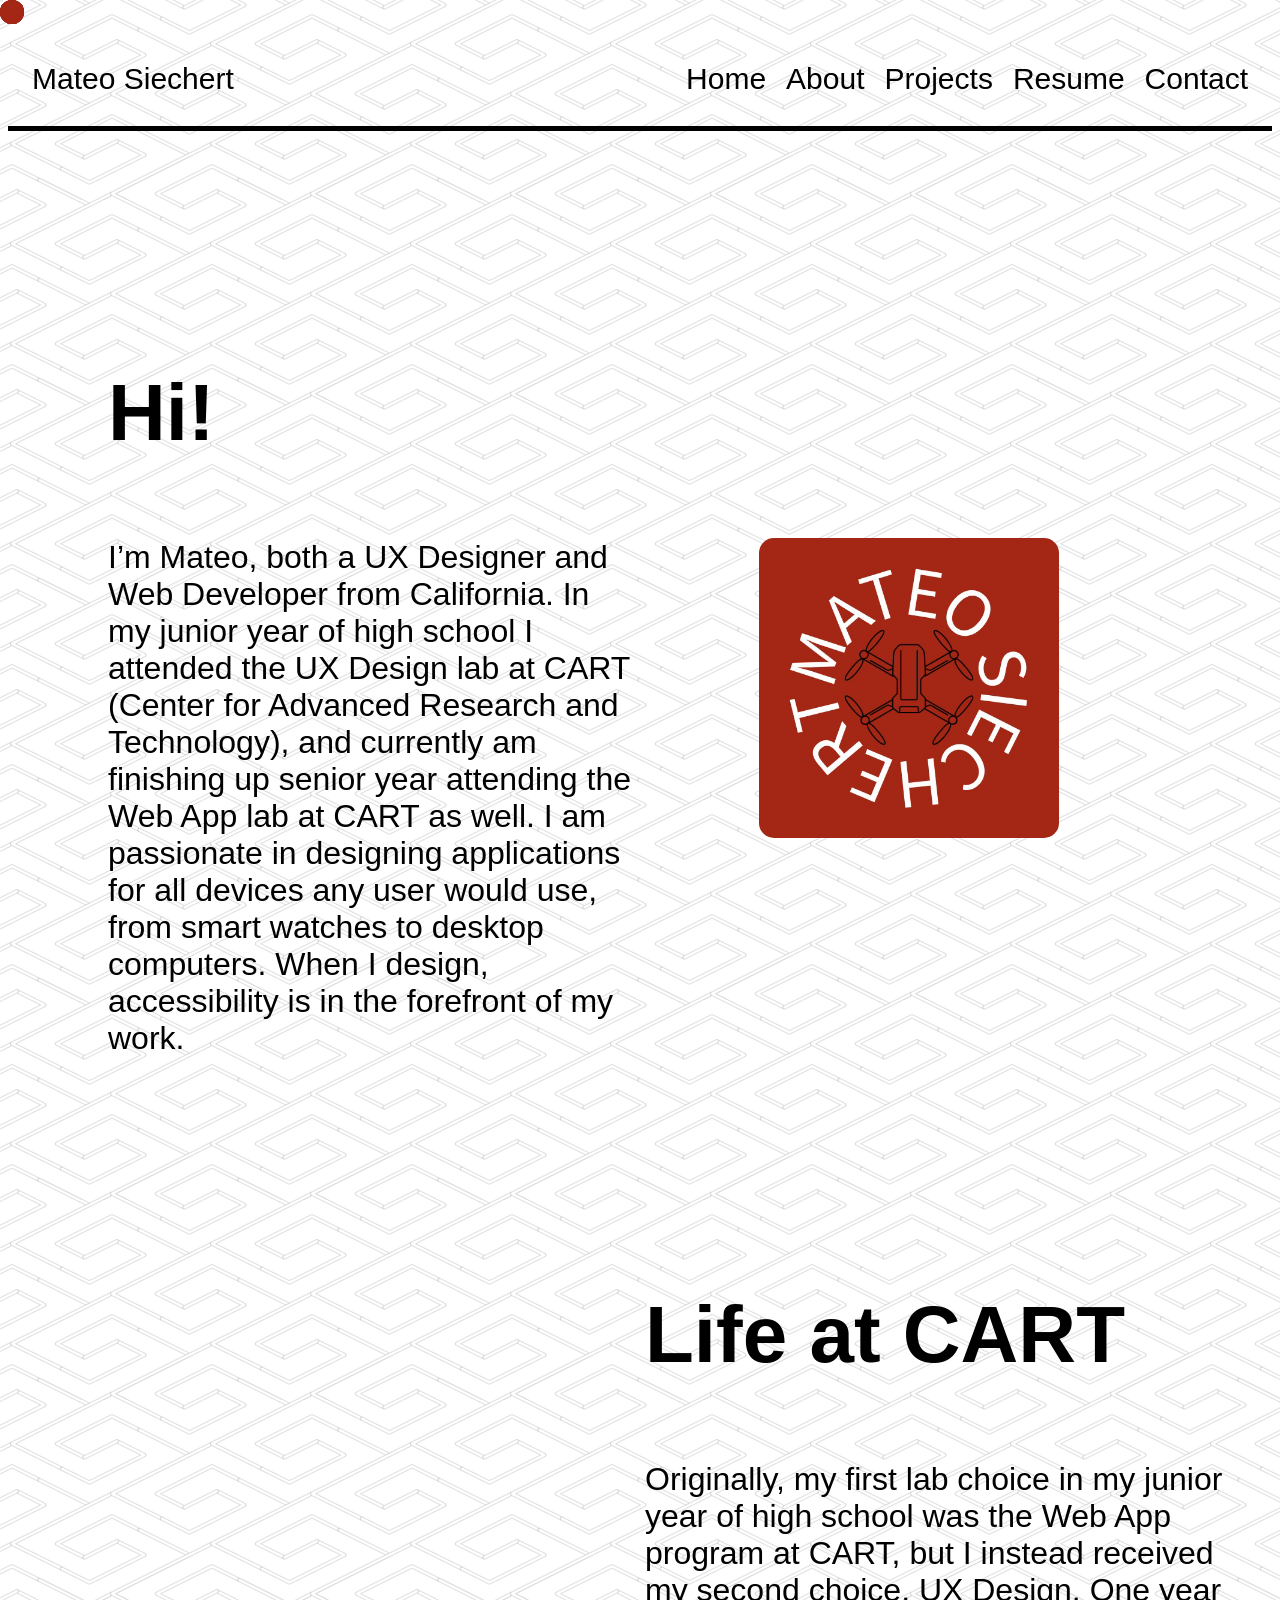
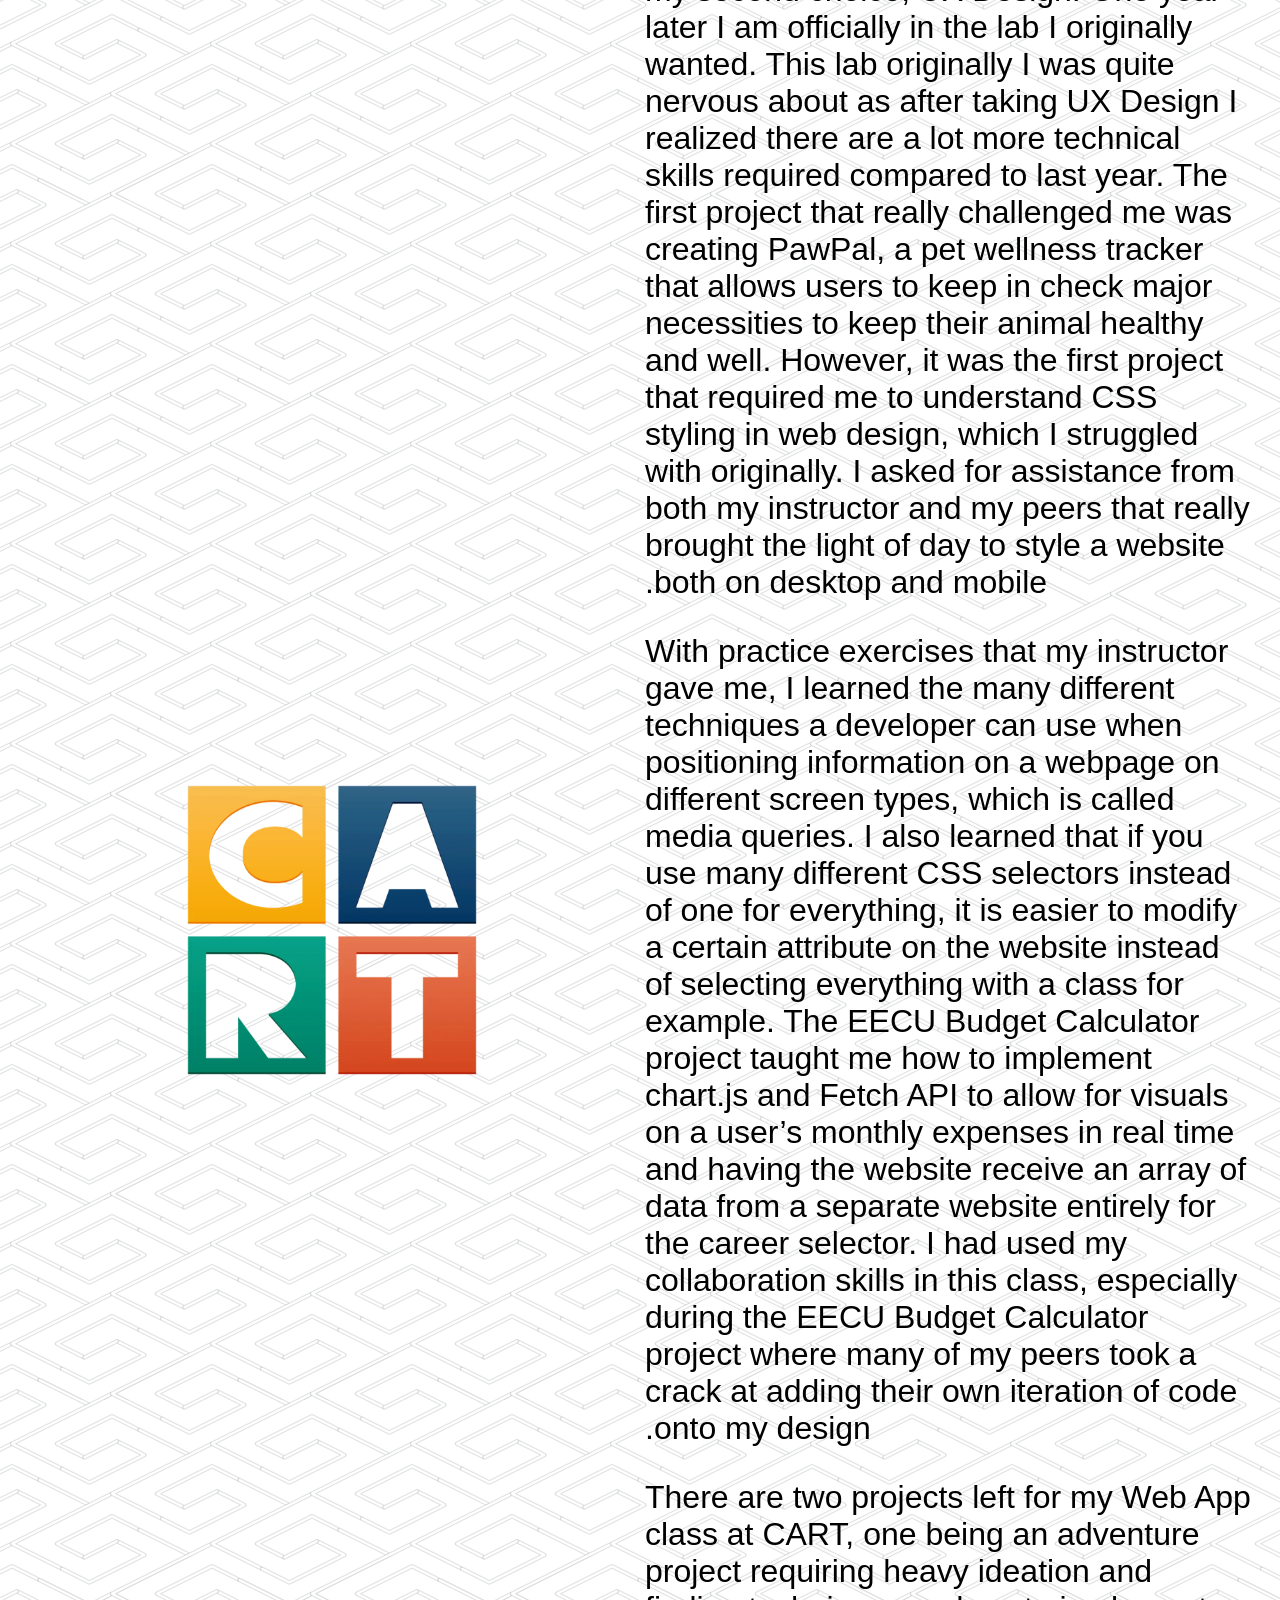
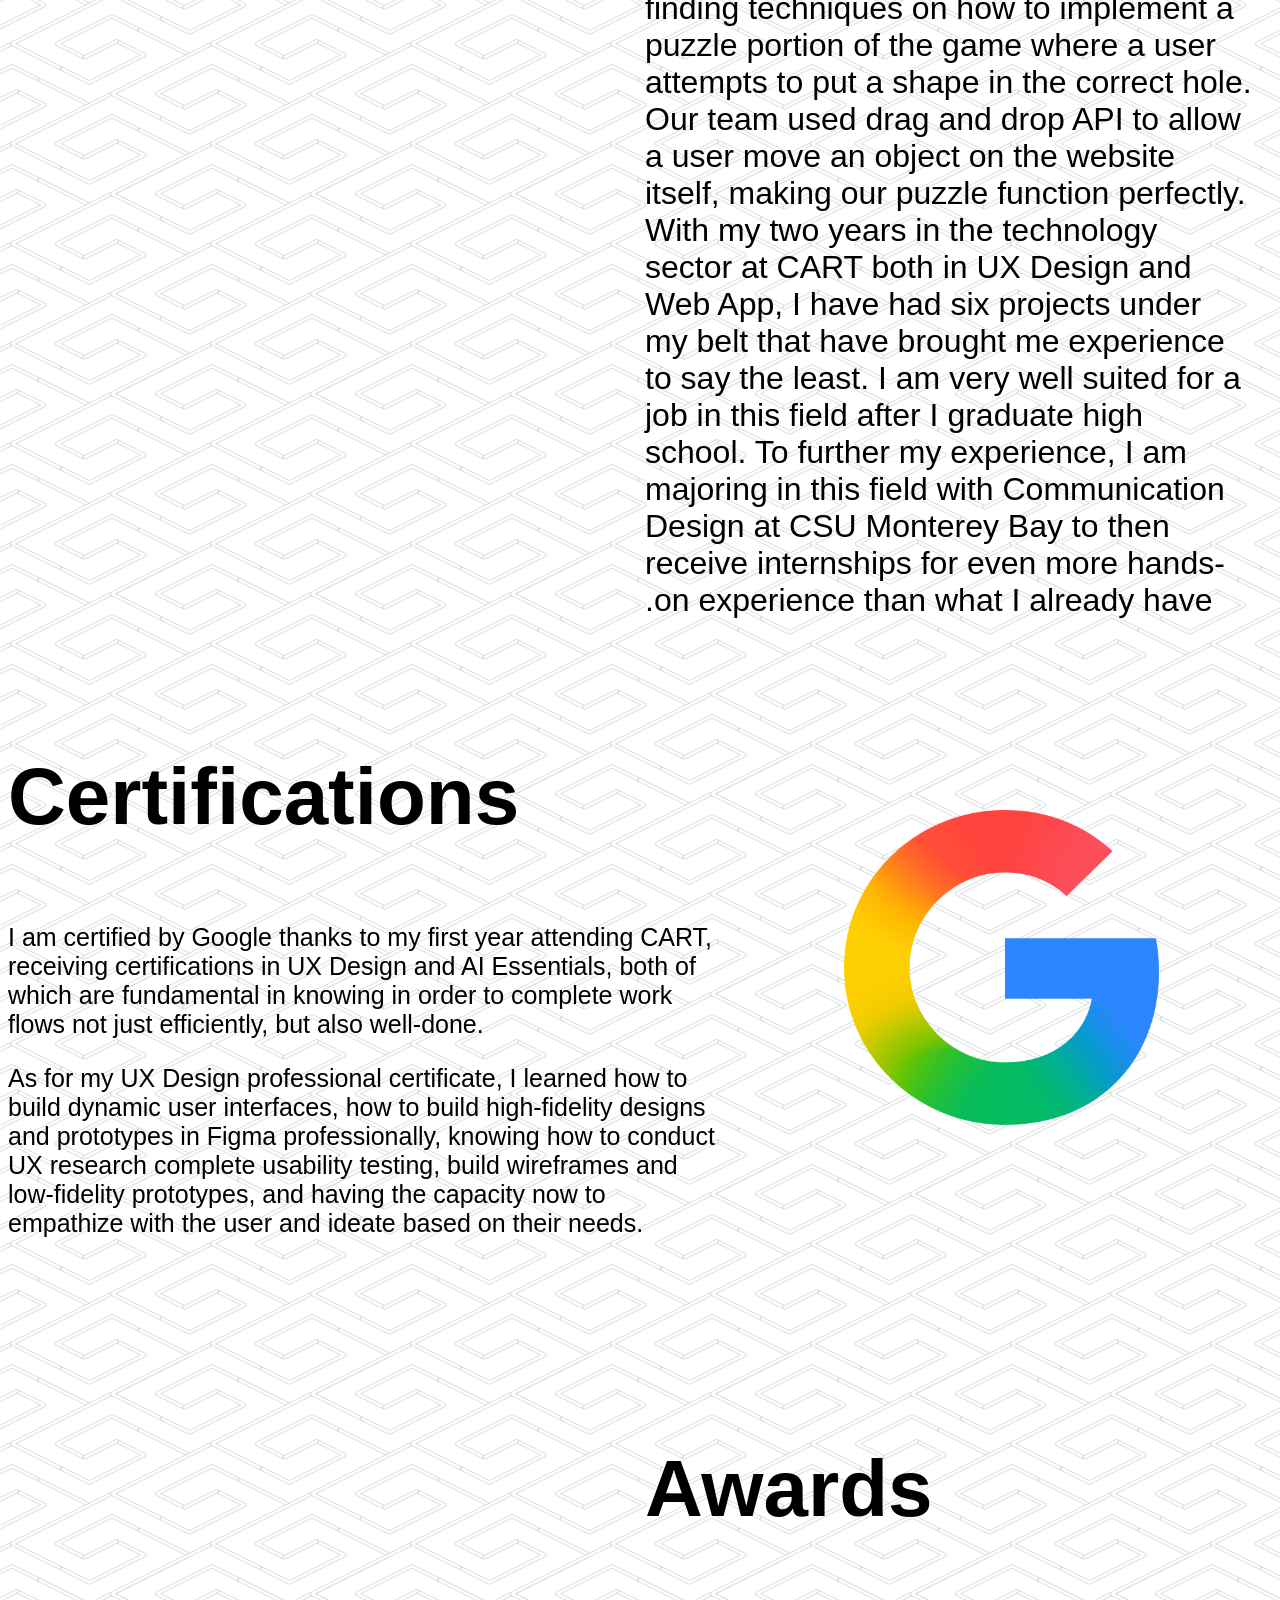
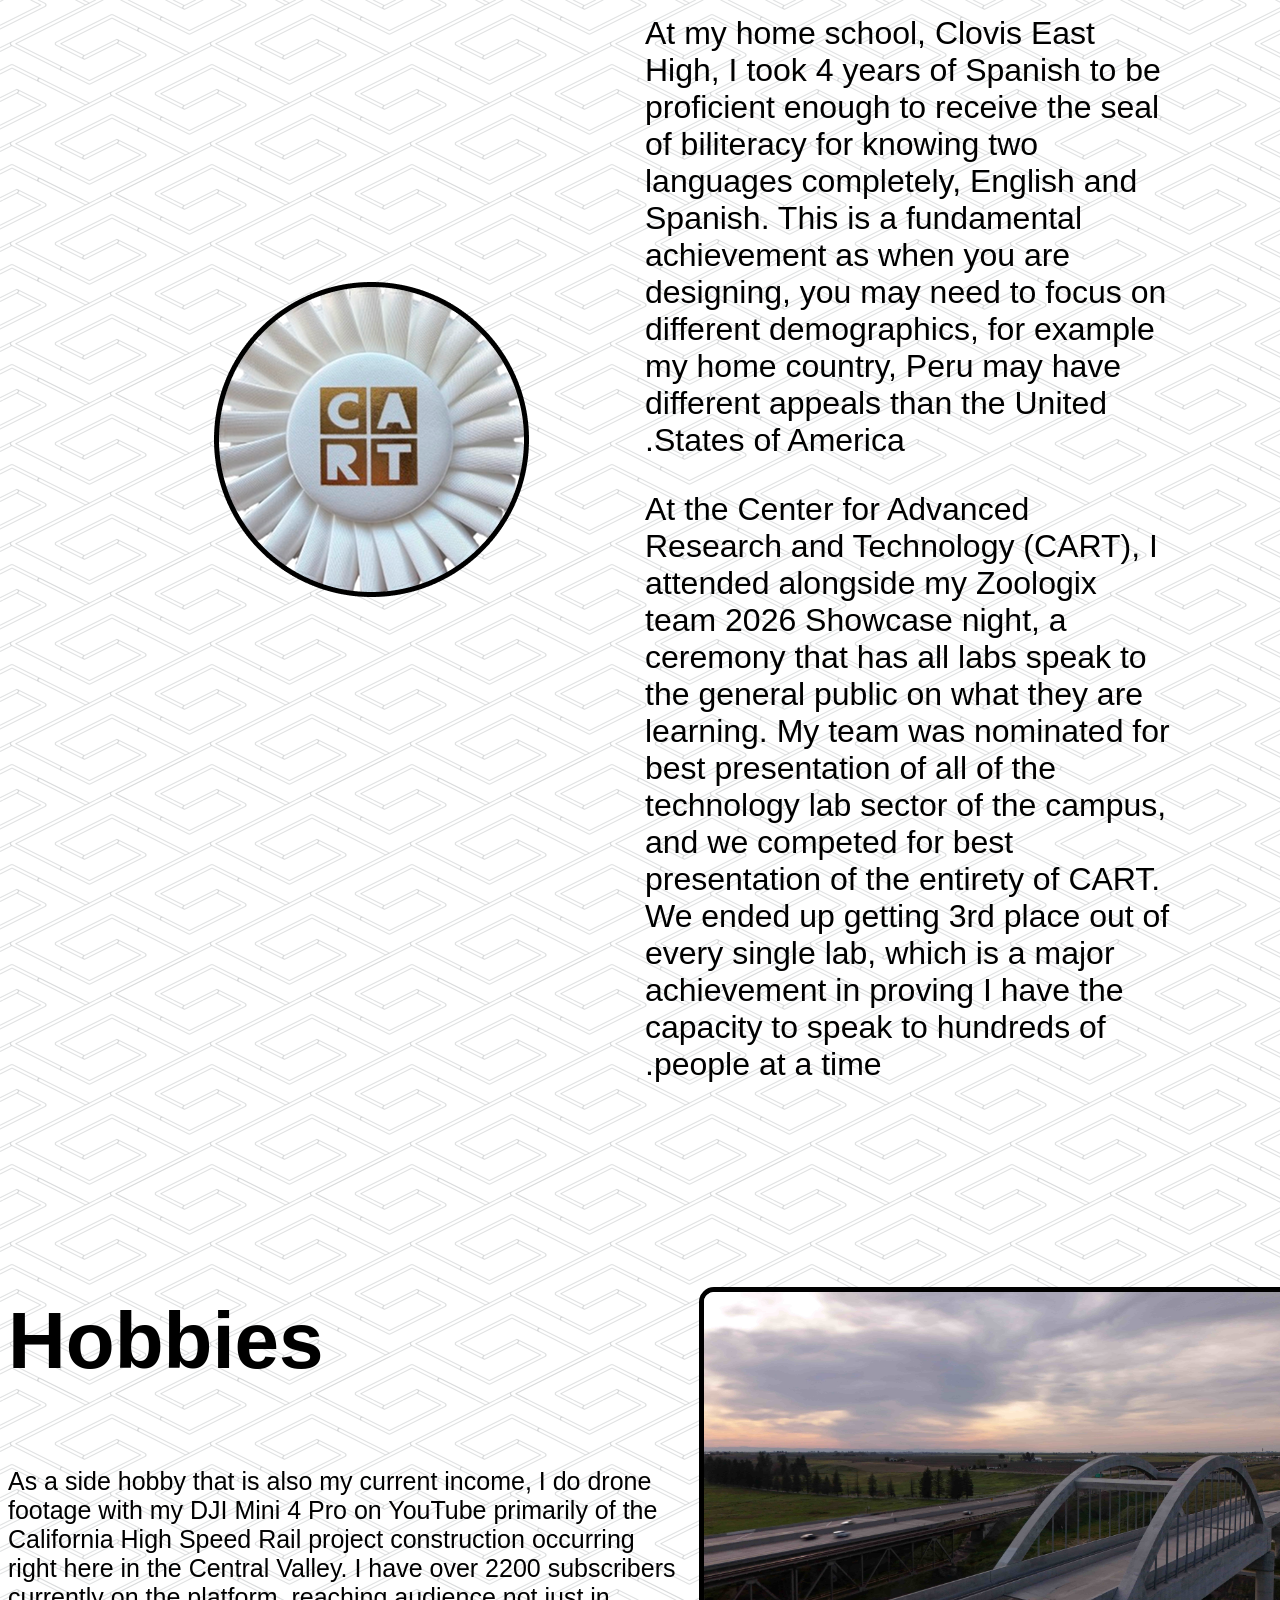
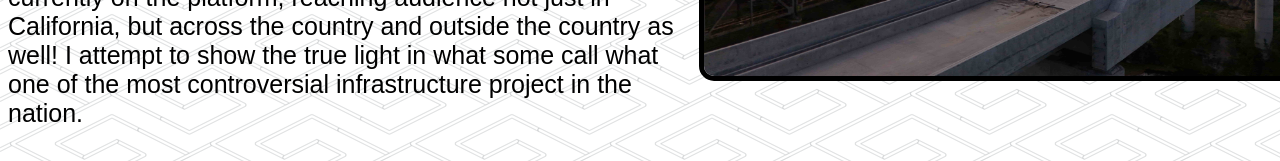
==== commit eed0d576: "mobile test" ====
--- a/about.html
+++ b/about.html
@@ -76,7 +76,7 @@
                 To further my experience, I am majoring in this field with Communication Design at CSU Monterey Bay to
                 then receive internships for even more hands-on experience than what I already have.</p>
         </section>
-        <img class="cart-logo-about" style="width:316.394px; height: 316.394px;" src="Portfolio-Images/CART-logo.png">
+        <img class="cart-logo-about" src="Portfolio-Images/CART-logo.png">
     </section>
 
     <section class="certifications">
--- a/styles.css
+++ b/styles.css
@@ -61,7 +61,7 @@
 }
 
 #intro-text>p {
-    font-size:clamp(.5rem, 3vw, 2rem);
+    font-size:clamp(.5rem, 4vw, 2rem);
 
 }
 
@@ -88,7 +88,7 @@
     grid-gap: 10px;
     direction: rtl;
     text-align: left;
-    padding:100px;
+    padding:20px;
 }
 
 #certifications-text>p {
@@ -284,13 +284,13 @@
 
 .mvs-logo-portfolio {
     justify-self: center;
-    aspect-ratio: 1/1;
-    width:clamp(100px, 80%, 300px)
+    width:clamp(100px, 70%, 300px);
     
 }
 
 .cart-logo-about {
     justify-self: center;
+     width:clamp(100px, 70%, 300px);
 }
 
 .google-logo-about {
@@ -1327,6 +1327,7 @@
     .introduction {
         display:flex;
         flex-direction:column-reverse;
+        padding:20px;
     }
 
     .cart-reflection {
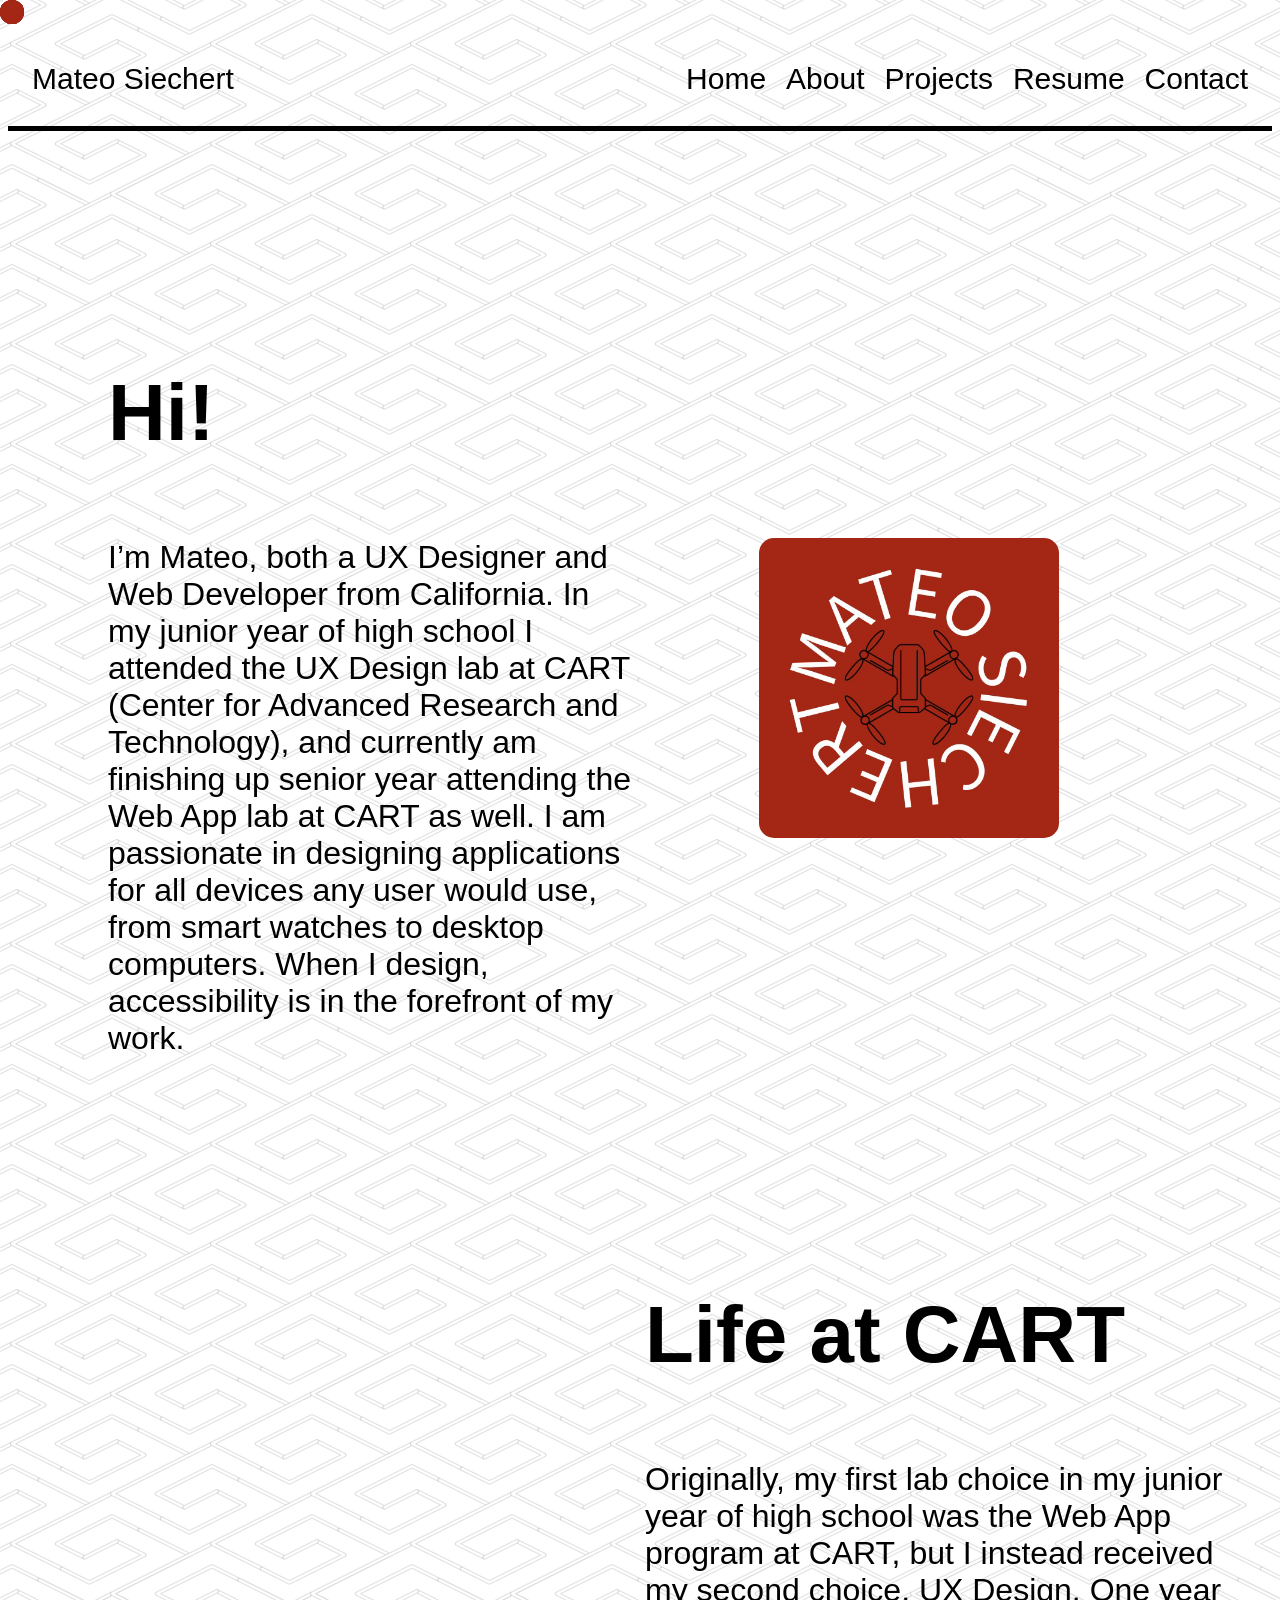
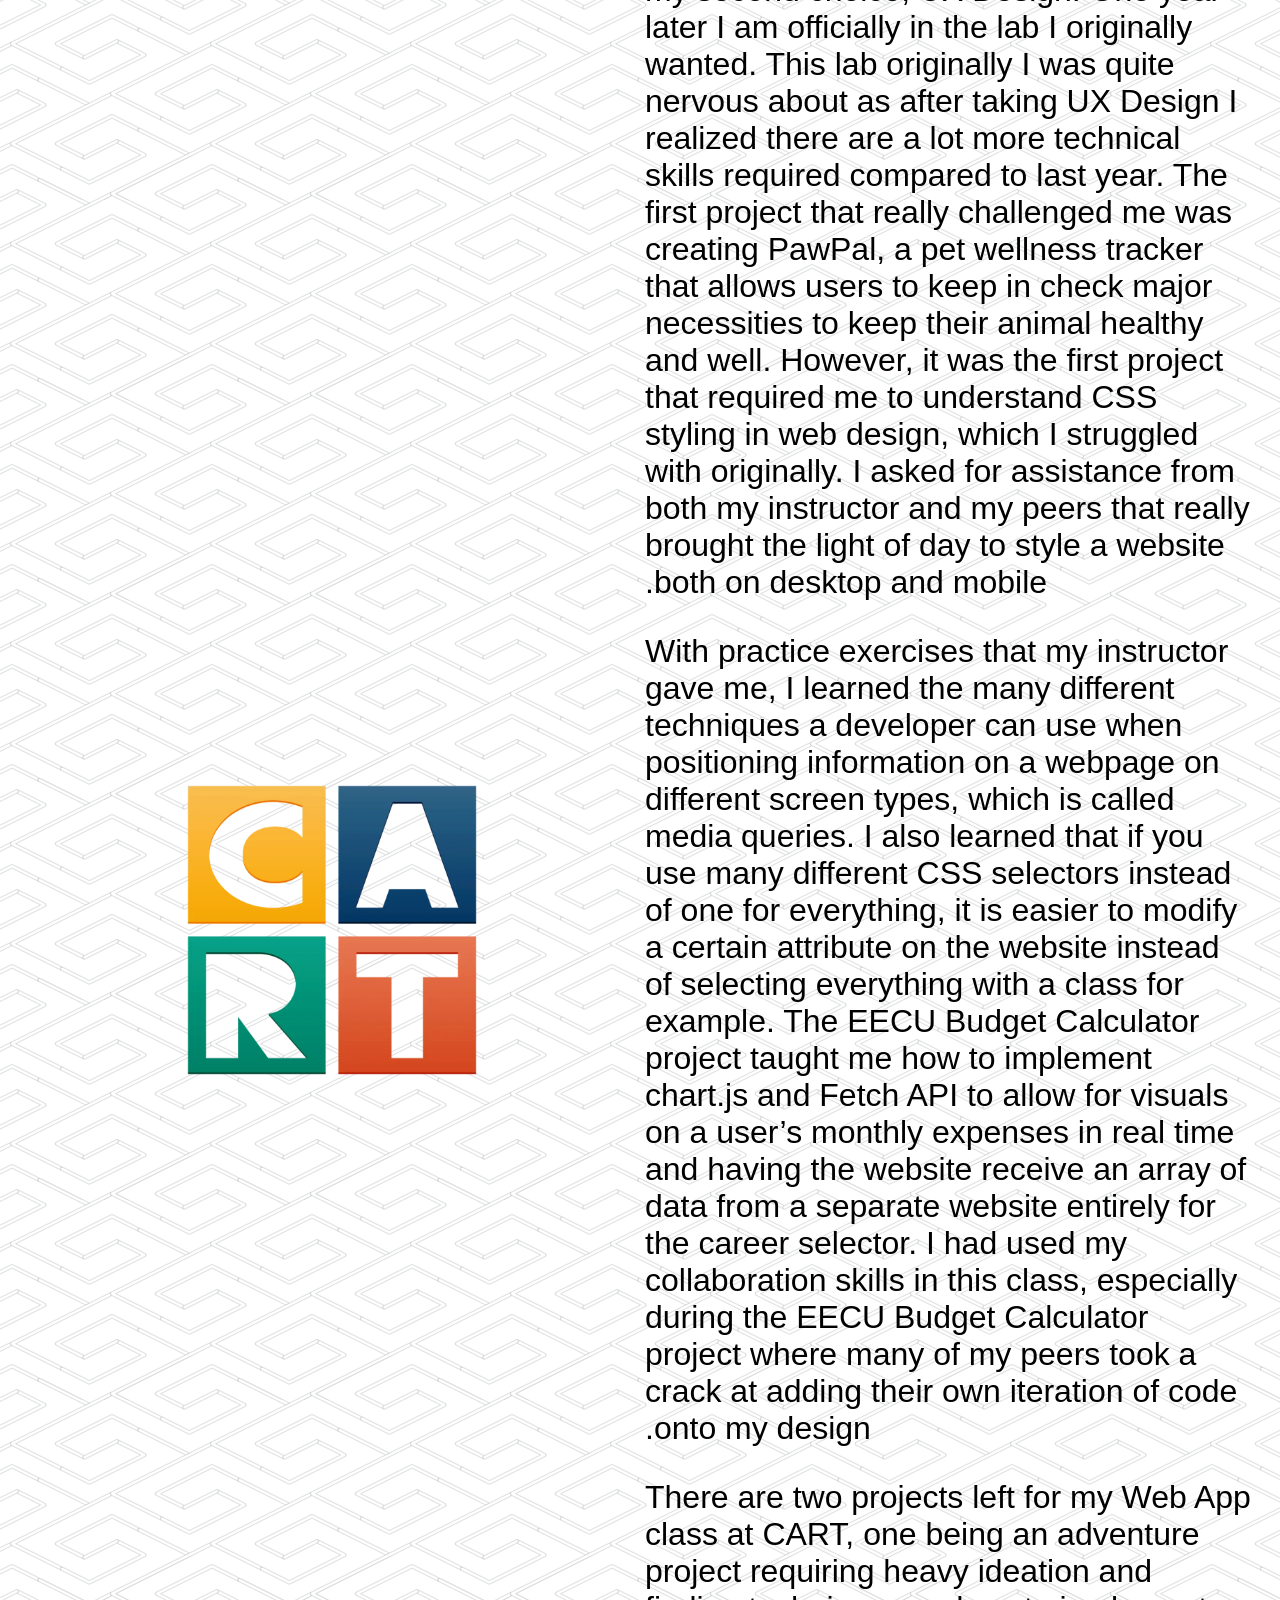
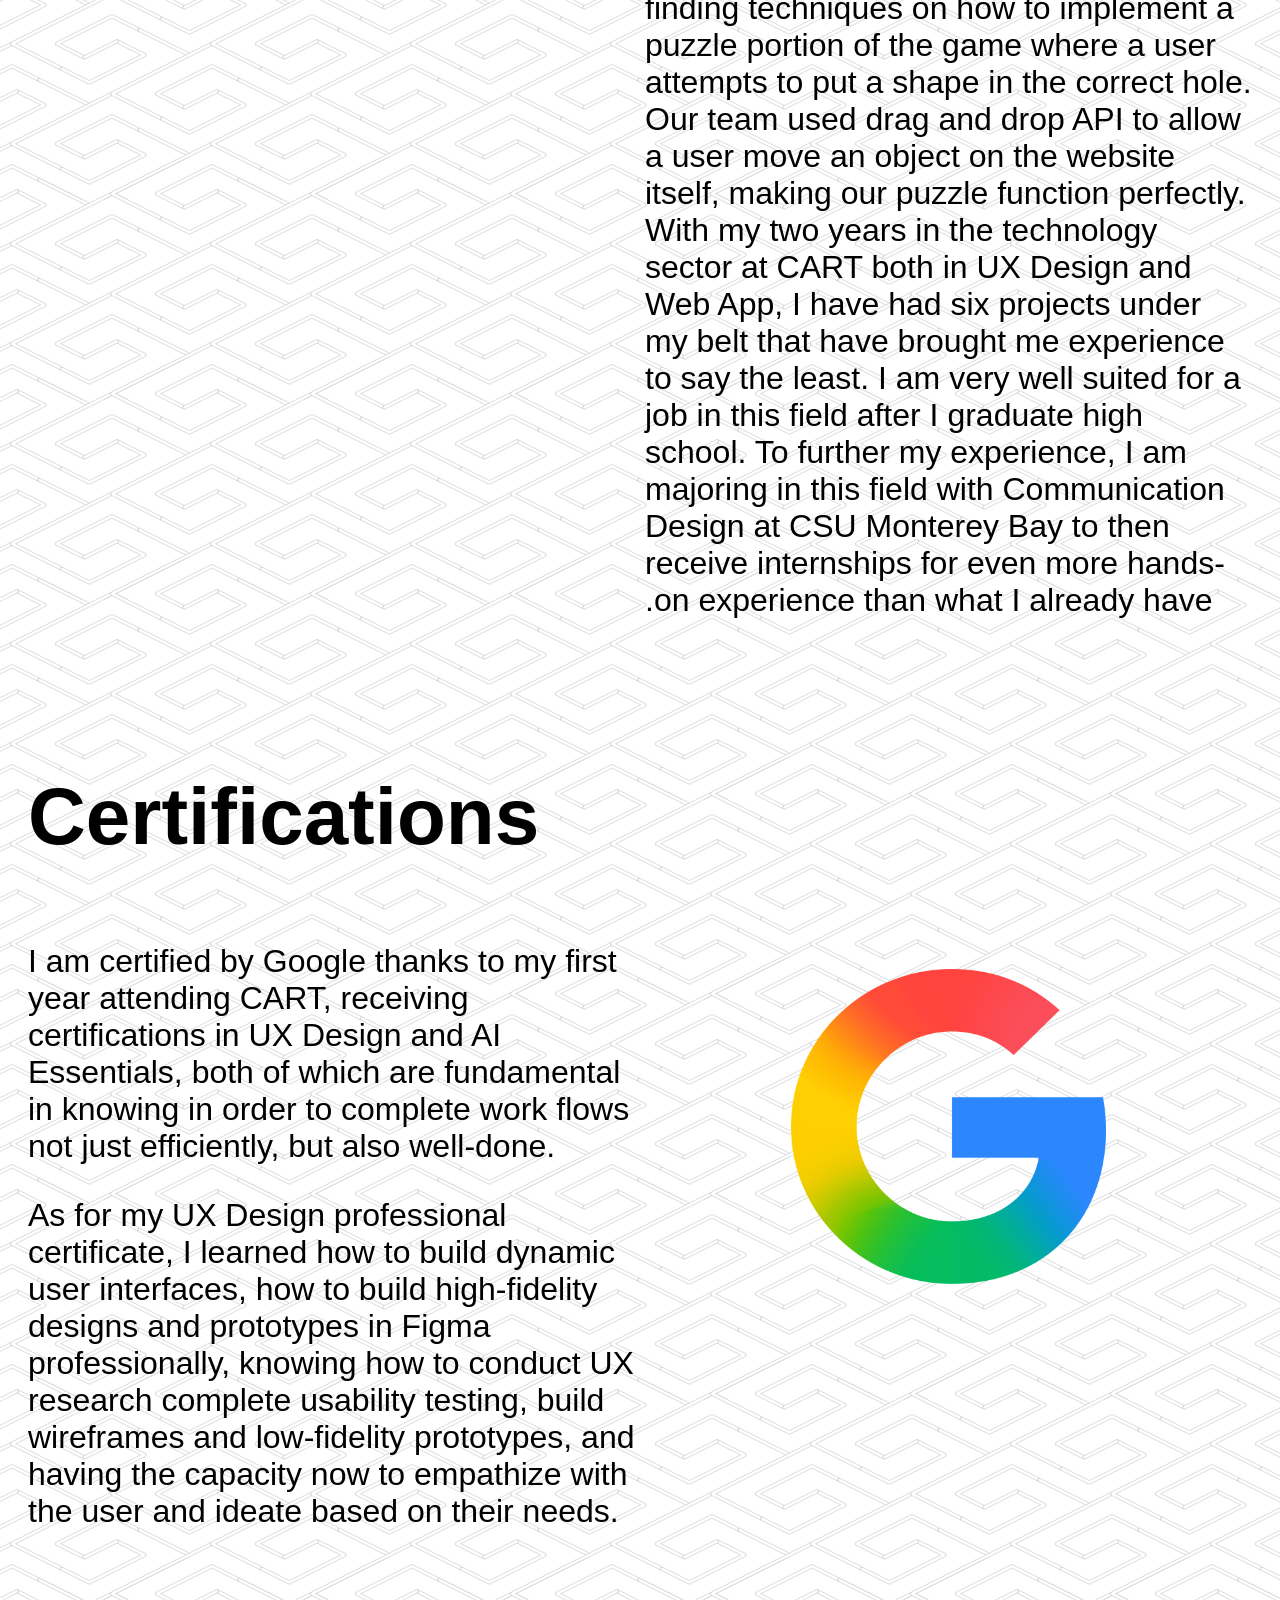
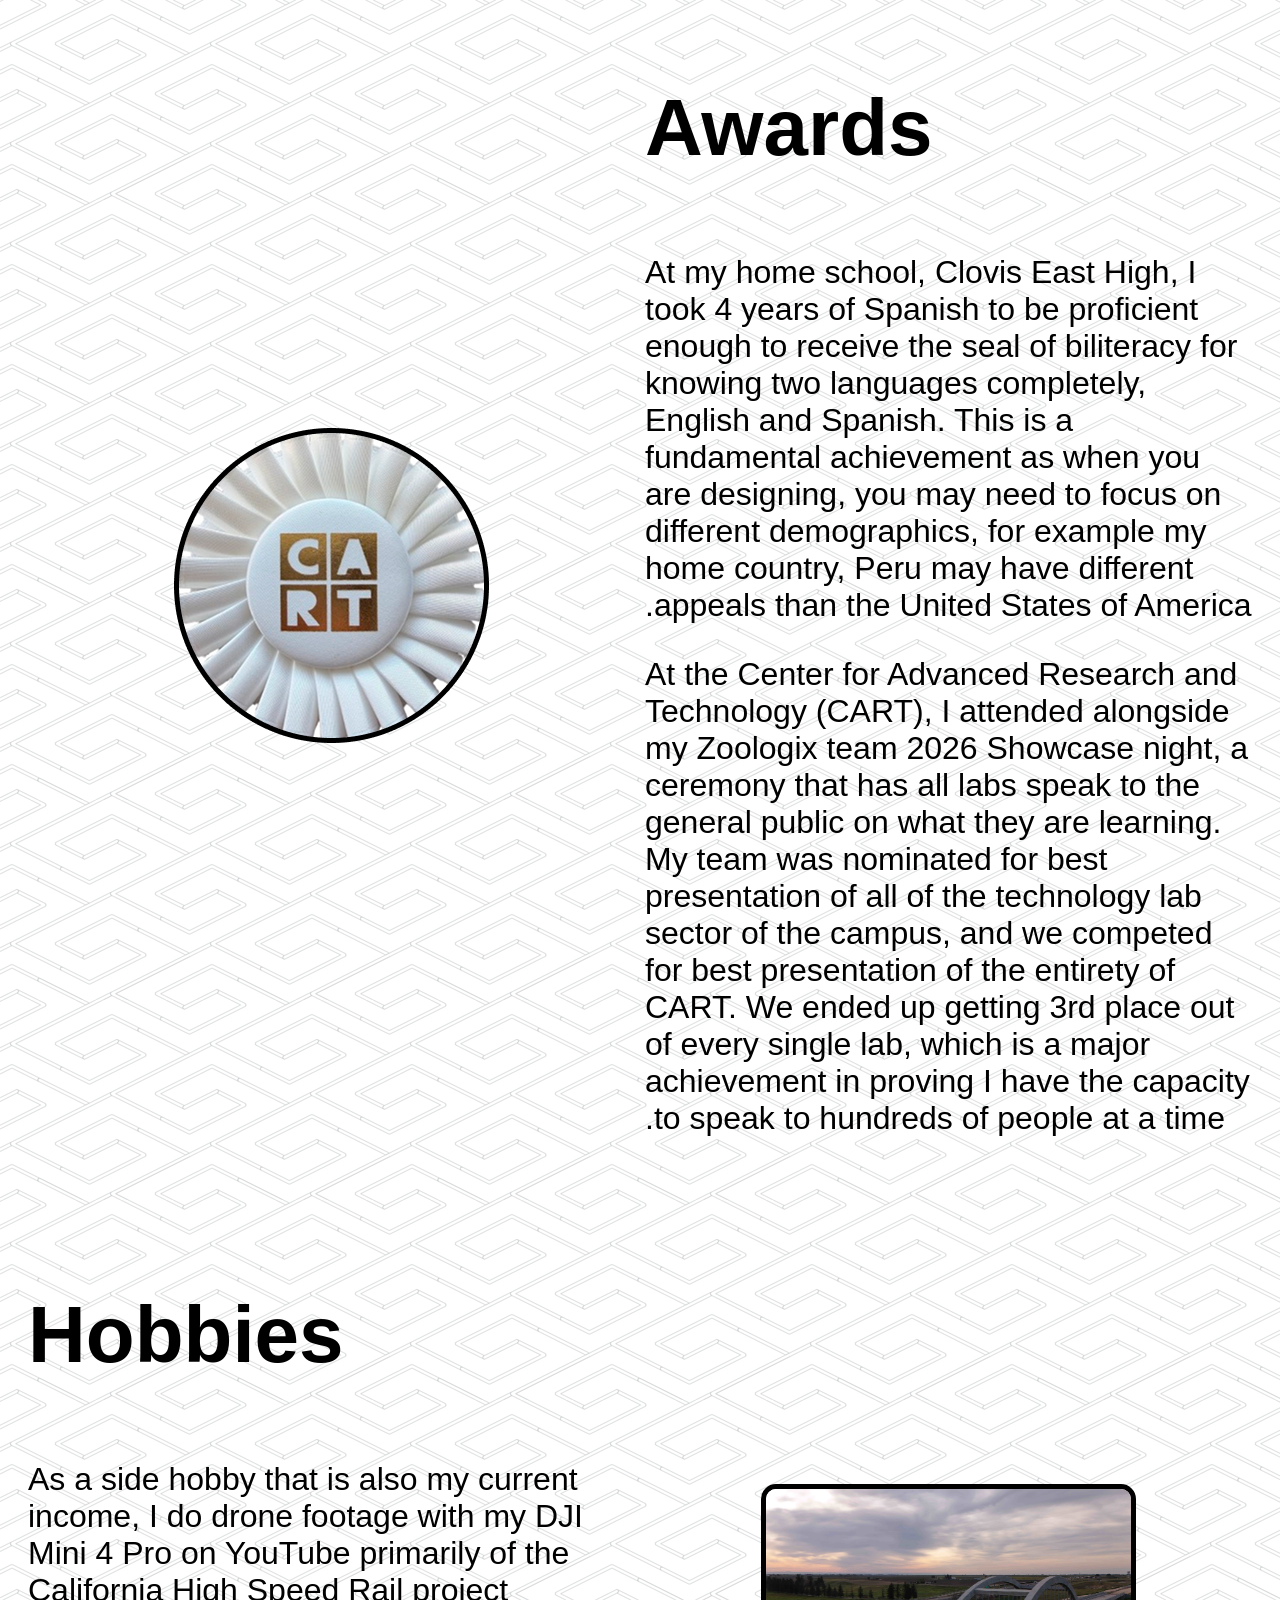
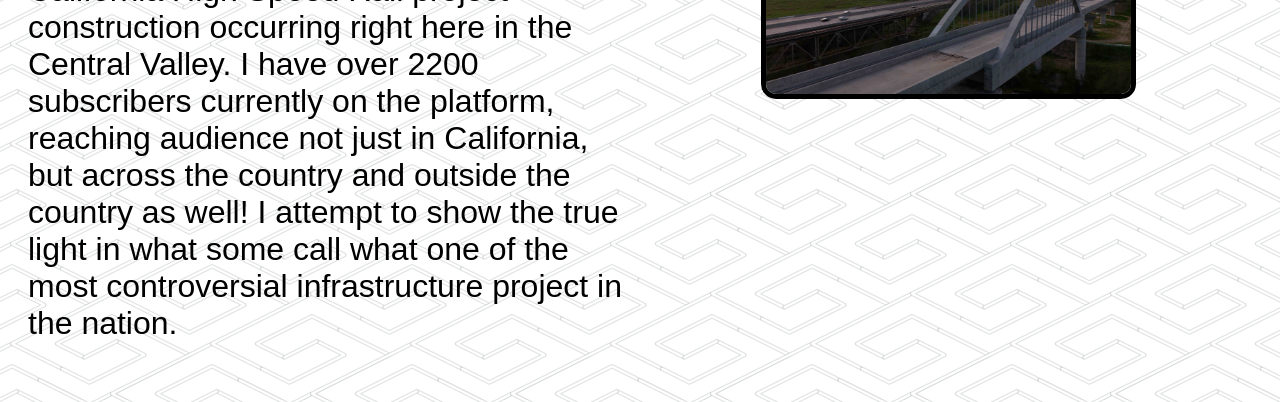
==== commit 2e53aaef: "mobile clamp test 3" ====
--- a/about.html
+++ b/about.html
@@ -128,7 +128,7 @@
                 of
                 the most controversial infrastructure project in the nation.</p>
         </section>
-        <img class="dji-hsr-footage-mvs" style="width:650px; height:384px; border-radius: 15px; border-color:black;"
+        <img class="dji-hsr-footage-mvs" style= "border-radius: 15px; border-color:black;"
             src="Portfolio-Images/dji-drone-mvs2.jpg">
         </section>
 
--- a/styles.css
+++ b/styles.css
@@ -57,7 +57,7 @@
 }
 
 section>h3 {
-    font-size: 80px;
+     font-size:clamp(2rem, 10vw, 5rem);
 }
 
 #intro-text>p {
@@ -75,7 +75,7 @@
 }
 
 #cart-reflection-text>p {
-    font-size:clamp(.5rem, 3vw, 2rem);
+    font-size:clamp(.5rem, 4.5vw, 2rem);
     text-align: left;
 }
 
@@ -92,8 +92,7 @@
 }
 
 #certifications-text>p {
-    font-size: 25px;
-    width: 712px;
+    font-size:clamp(.5rem, 4.5vw, 2rem);
 }
 
 .certifications {
@@ -102,10 +101,12 @@
     justify-items: center;
     align-items: center;
     grid-gap: 10px;
+    text-align:left;
+    padding:20px;
 }
 
 #awards-text {
-    font-size:clamp(.5rem, 3vw, 2rem);
+    font-size:clamp(.5rem, 4.5vw, 2rem);
     text-align: left;
 }
 
@@ -116,12 +117,11 @@
     align-items: center;
     grid-gap: 10px;
     direction: rtl;
-    padding:100px;
+    padding:20px;
 }
 
 #hobbies-text {
-    font-size: 25px;
-    width: 681px;
+    font-size:clamp(.5rem, 4.5vw, 2rem);
 }
 
 .hobbies {
@@ -130,12 +130,15 @@
     justify-items: center;
     align-items: center;
     grid-gap: 10px;
+    padding:20px;
     /* direction:rtl; */
 
     & img {
         border: 5px solid black;
     }
 }
+
+
 
 #projects {
     font-size: 50px;
@@ -303,6 +306,7 @@
 
 .dji-hsr-footage-mvs {
     justify-self: center;
+    width:clamp(300px, 60%, 900px)
 }
 
 
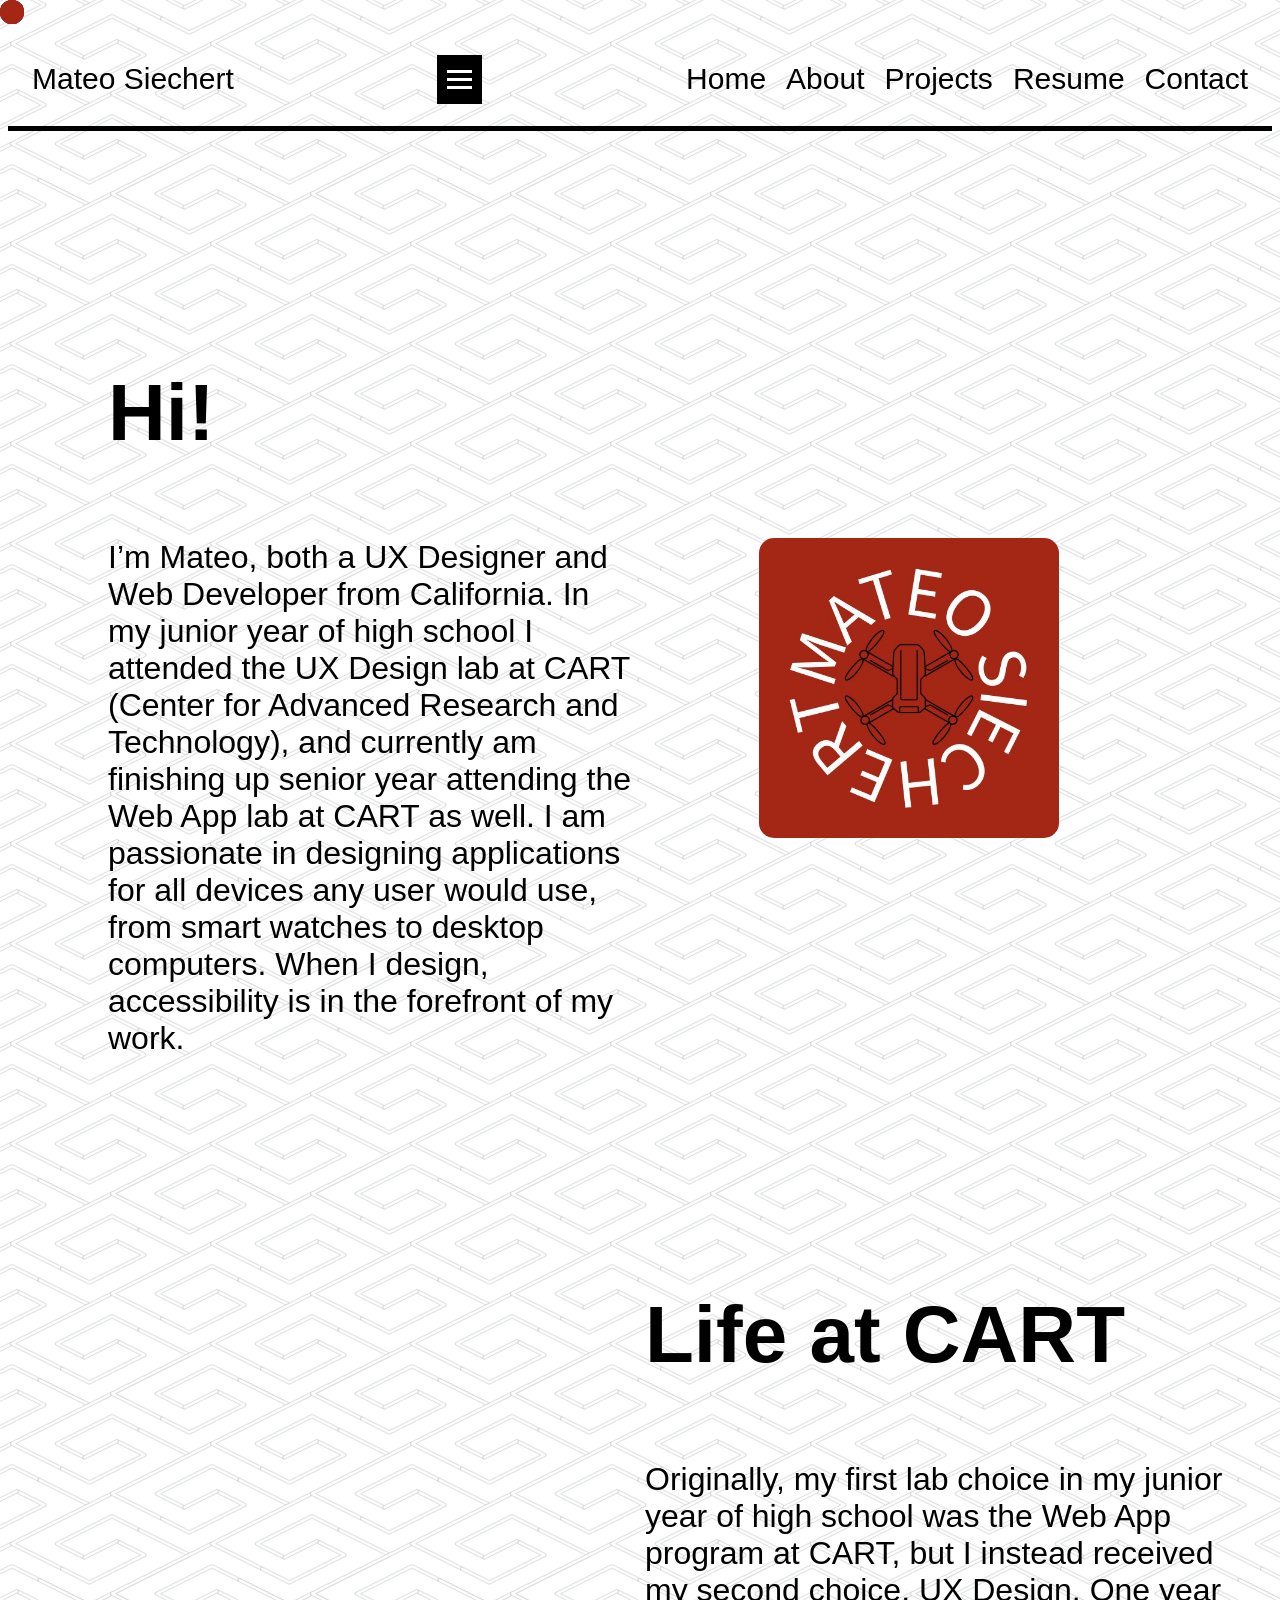
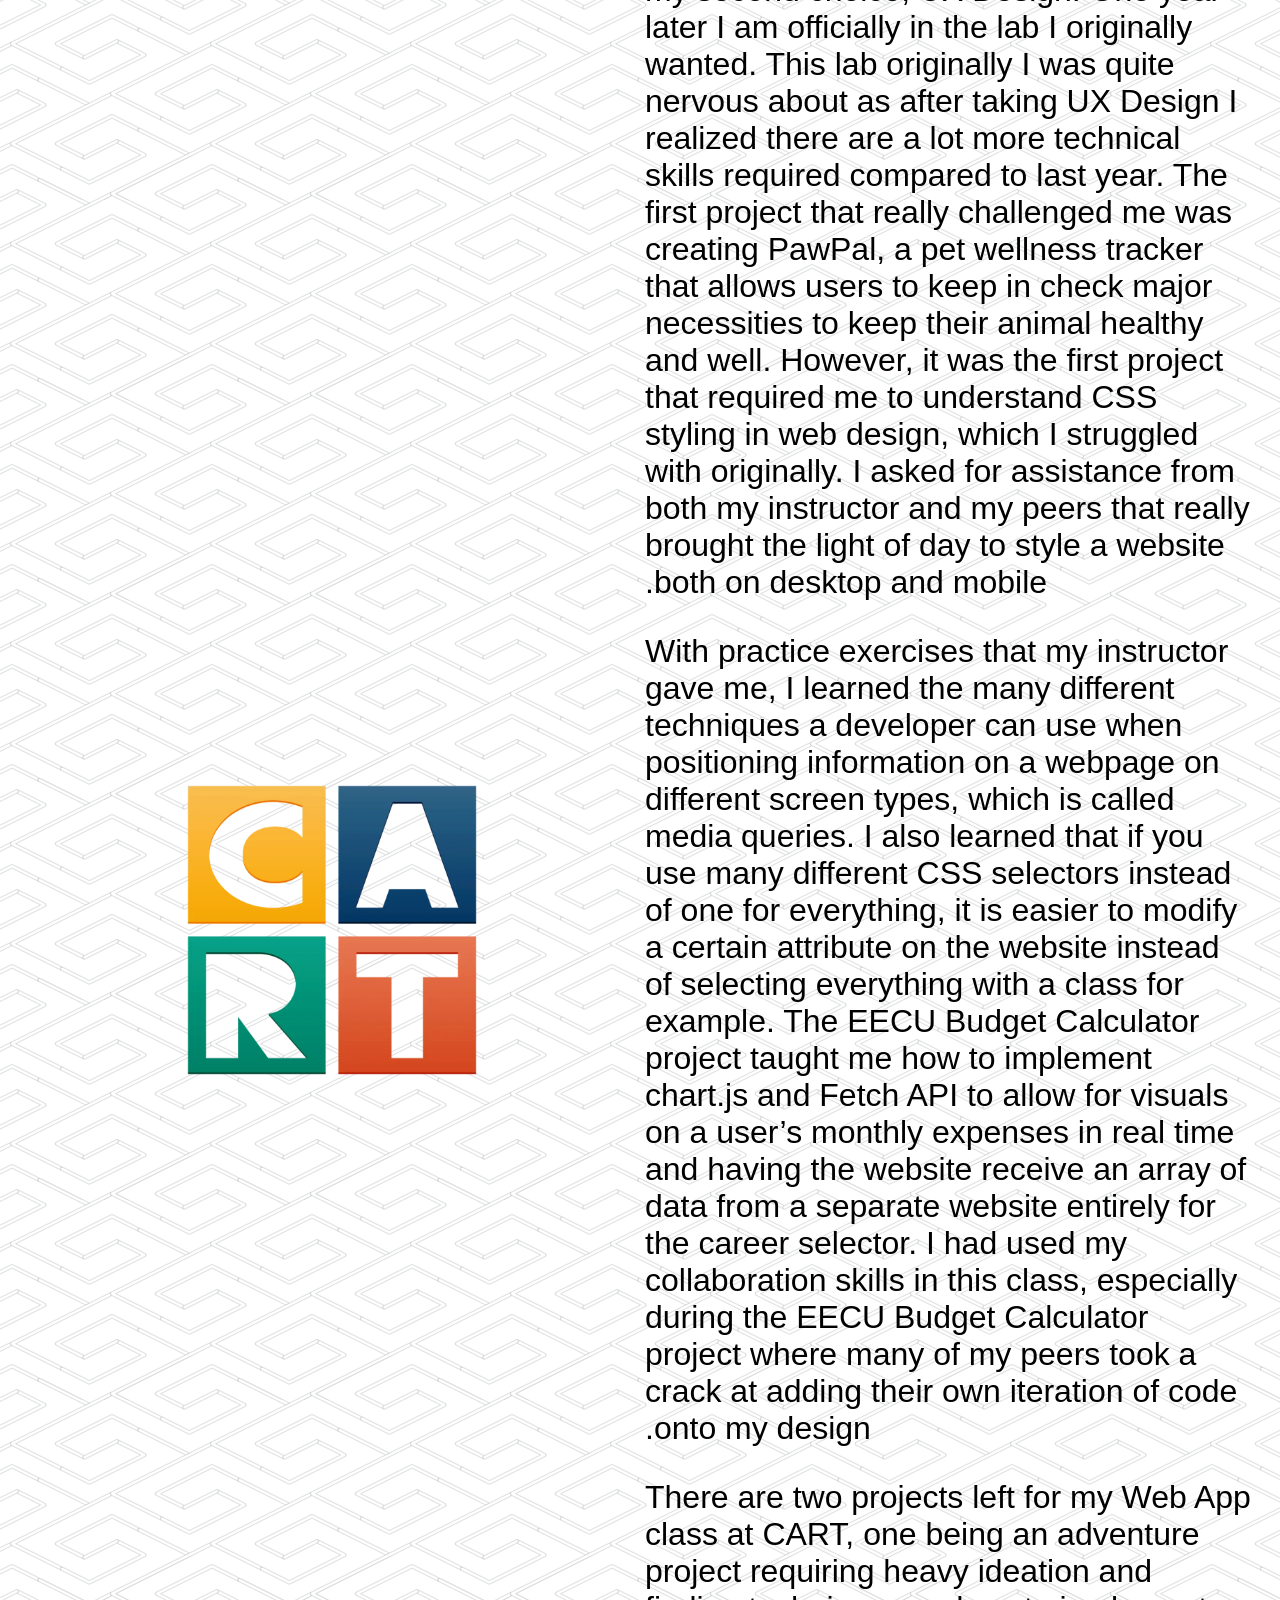
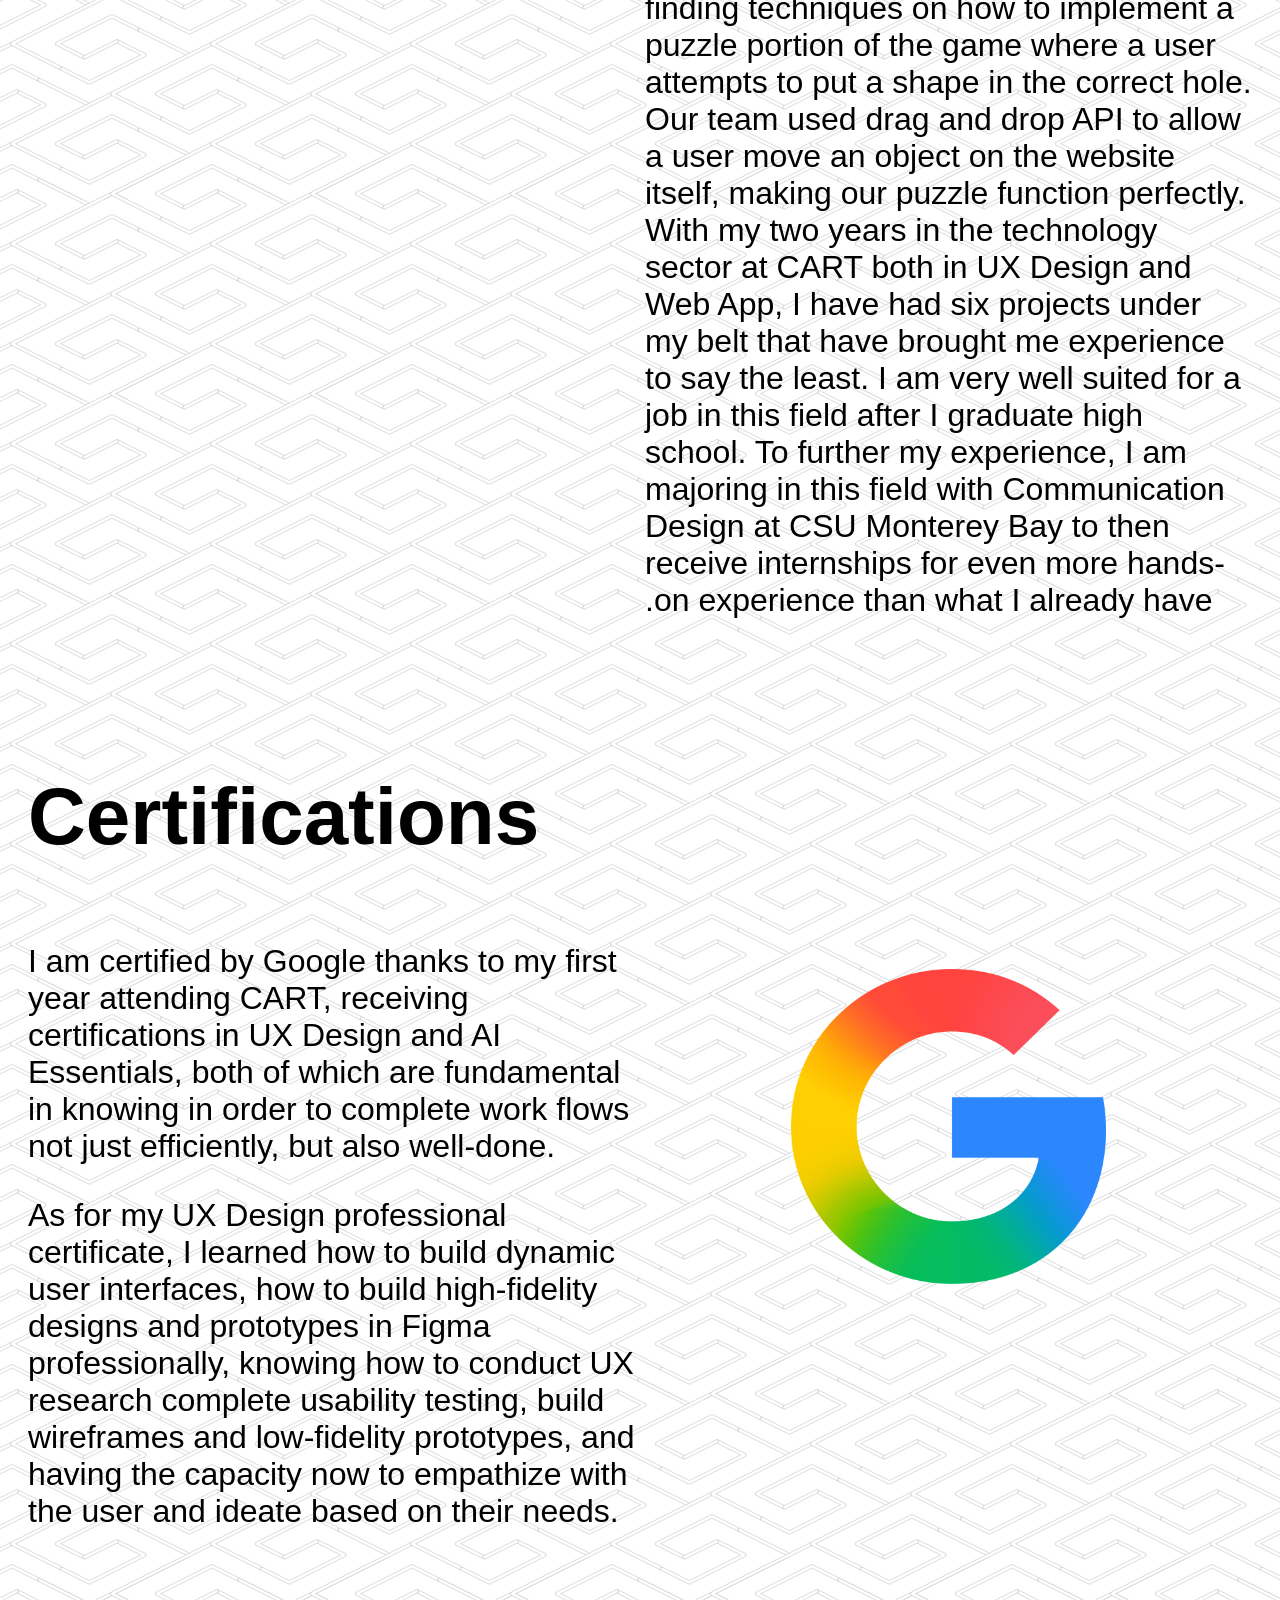
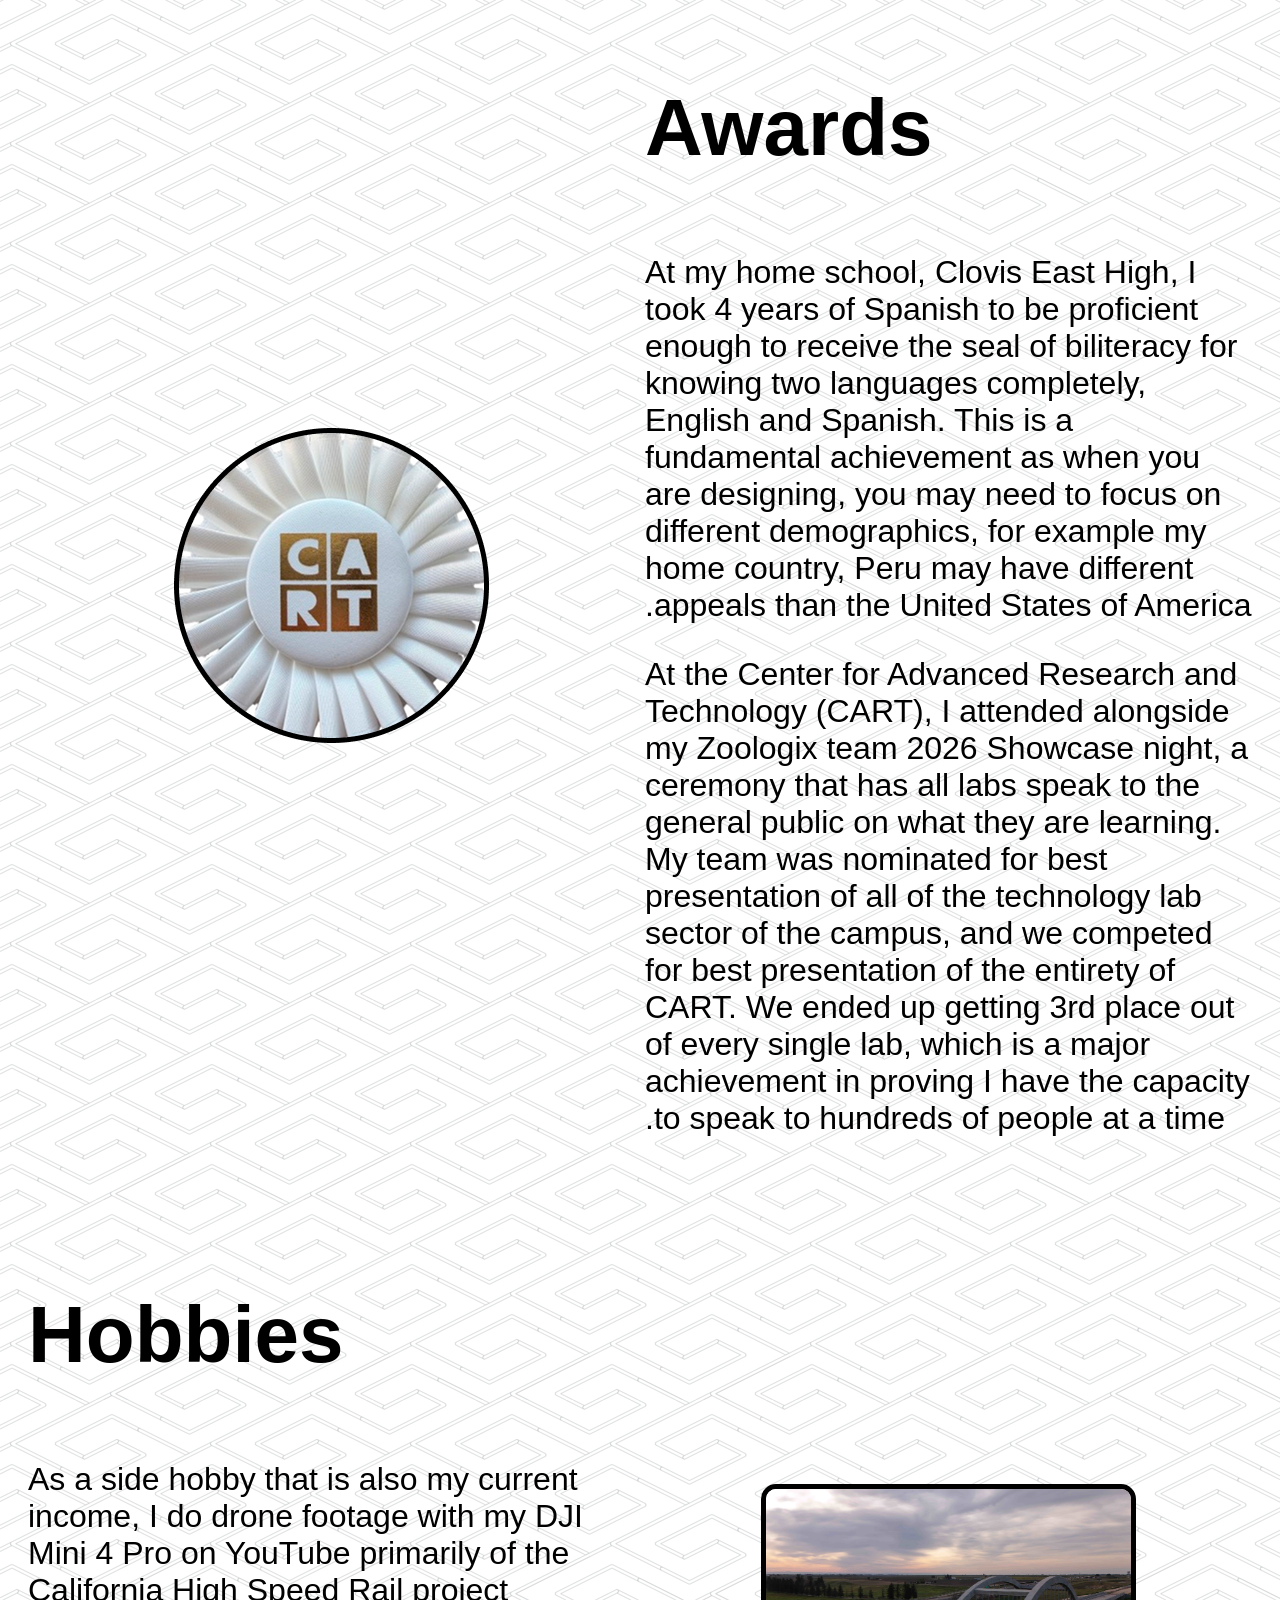
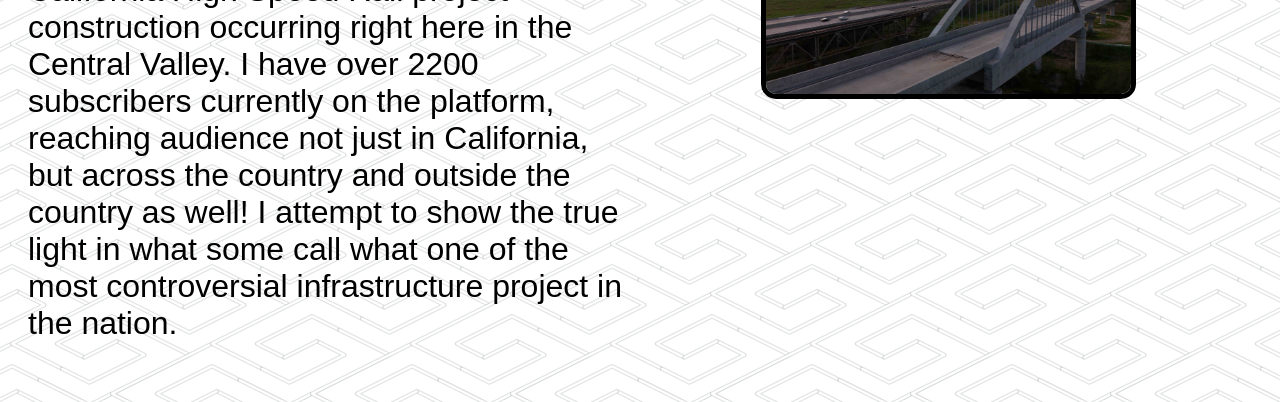
==== commit 75cb52ba: "responsive nav bar (somewhat good)" ====
--- a/about.html
+++ b/about.html
@@ -18,14 +18,21 @@
     <div class="circle"></div>
 
     <nav>
-        <p>Mateo Siechert</p>
-        <ul>
-            <li><a href="index.html">Home</a></li>
-            <li><a href="about.html">About</a></li>
-            <li><a href="projects.html">Projects</a></li>
-            <li><a href="resume.html">Resume</a></li>
-            <li><a href="contact.html">Contact</a></li>
-        </ul>
+        <div class="navbar-container">
+            <p>Mateo Siechert</p>
+            <button class="navbar-toggle">
+                <span class="bar"></span>
+                <span class="bar"></span>
+                <span class="bar"></span>
+            </button>
+            <ul class="navbar-menu">
+                <li><a href="index.html">Home</a></li>
+                <li><a href="about.html">About</a></li>
+                <li><a href="projects.html">Projects</a></li>
+                <li><a href="resume.html">Resume</a></li>
+                <li><a href="contact.html">Contact</a></li>
+            </ul>
+        </div>
     </nav>
 
     <section class="introduction">
@@ -40,8 +47,7 @@
                 the
                 forefront of my work.</p>
         </section>
-        <img class="mvs-logo-portfolio" style= "border-radius: 15px;"
-            src="Portfolio-Images/mvs-logo.png">
+        <img class="mvs-logo-portfolio" style="border-radius: 15px;" src="Portfolio-Images/mvs-logo.png">
     </section>
 
     <section class="cart-reflection">
@@ -128,10 +134,11 @@
                 of
                 the most controversial infrastructure project in the nation.</p>
         </section>
-        <img class="dji-hsr-footage-mvs" style= "border-radius: 15px; border-color:black;"
+        <img class="dji-hsr-footage-mvs" style="border-radius: 15px; border-color:black;"
             src="Portfolio-Images/dji-drone-mvs2.jpg">
-        </section>
+    </section>
 
 </body>
 <script src="script.js"></script>
+
 </html>
--- a/styles.css
+++ b/styles.css
@@ -11,7 +11,24 @@
     cursor: none;
 }
 
-nav {
+.navbar-toggle {
+    background: black;
+    padding: 10px;
+    border: none;
+    cursor: pointer;
+    color:black;
+}
+
+.bar {
+    display: block;
+    width: 25px;
+    height: 3px;
+    margin: 5px auto;
+    background: #fff;
+    transition: all 0.3s ease-in-out;
+}
+
+.navbar-container {
     display: flex;
     flex-direction: row;
     justify-content: space-between;
@@ -38,11 +55,11 @@
 
 
 
-nav>p {
-    font-size:30px;
-}
-
-nav>ul {
+.navbar-container>p {
+    font-size: 30px;
+}
+
+.navbar-container>ul {
     display: flex;
     gap: 20px;
     padding: 0;
@@ -57,11 +74,11 @@
 }
 
 section>h3 {
-     font-size:clamp(2rem, 10vw, 5rem);
+    font-size: clamp(2rem, 10vw, 5rem);
 }
 
 #intro-text>p {
-    font-size:clamp(.5rem, 4vw, 2rem);
+    font-size: clamp(.5rem, 4vw, 2rem);
 
 }
 
@@ -71,11 +88,11 @@
     justify-items: center;
     align-items: center;
     grid-gap: 10px;
-    padding:100px;
+    padding: 100px;
 }
 
 #cart-reflection-text>p {
-    font-size:clamp(.5rem, 4.5vw, 2rem);
+    font-size: clamp(.5rem, 4.5vw, 2rem);
     text-align: left;
 }
 
@@ -88,11 +105,11 @@
     grid-gap: 10px;
     direction: rtl;
     text-align: left;
-    padding:20px;
+    padding: 20px;
 }
 
 #certifications-text>p {
-    font-size:clamp(.5rem, 4.5vw, 2rem);
+    font-size: clamp(.5rem, 4.5vw, 2rem);
 }
 
 .certifications {
@@ -101,12 +118,12 @@
     justify-items: center;
     align-items: center;
     grid-gap: 10px;
-    text-align:left;
-    padding:20px;
+    text-align: left;
+    padding: 20px;
 }
 
 #awards-text {
-    font-size:clamp(.5rem, 4.5vw, 2rem);
+    font-size: clamp(.5rem, 4.5vw, 2rem);
     text-align: left;
 }
 
@@ -117,11 +134,11 @@
     align-items: center;
     grid-gap: 10px;
     direction: rtl;
-    padding:20px;
+    padding: 20px;
 }
 
 #hobbies-text {
-    font-size:clamp(.5rem, 4.5vw, 2rem);
+    font-size: clamp(.5rem, 4.5vw, 2rem);
 }
 
 .hobbies {
@@ -130,7 +147,7 @@
     justify-items: center;
     align-items: center;
     grid-gap: 10px;
-    padding:20px;
+    padding: 20px;
     /* direction:rtl; */
 
     & img {
@@ -287,13 +304,13 @@
 
 .mvs-logo-portfolio {
     justify-self: center;
-    width:clamp(100px, 70%, 300px);
-    
+    width: clamp(100px, 70%, 300px);
+
 }
 
 .cart-logo-about {
     justify-self: center;
-     width:clamp(100px, 70%, 300px);
+    width: clamp(100px, 70%, 300px);
 }
 
 .google-logo-about {
@@ -306,7 +323,7 @@
 
 .dji-hsr-footage-mvs {
     justify-self: center;
-    width:clamp(300px, 60%, 900px)
+    width: clamp(300px, 60%, 900px)
 }
 
 
@@ -415,12 +432,12 @@
     }
 
     & p {
-        font-size:30px;
+        font-size: 30px;
     }
 }
 
 #skills {
-    font-size:30px;
+    font-size: 30px;
 }
 
 #certifications {
@@ -433,12 +450,12 @@
 }
 
 #contact {
-    font-size:30px;
+    font-size: 30px;
 
 }
 
 #professional-summary {
-    font-size:30px;
+    font-size: 30px;
 
 }
 
@@ -450,7 +467,7 @@
 }
 
 #project {
-    font-size:30px;
+    font-size: 30px;
 }
 
 #resume-left {
@@ -463,7 +480,7 @@
     display: flex;
     flex-direction: column;
     justify-content: center;
-    max-width:800px;
+    max-width: 800px;
 }
 
 #resume-title {
@@ -1124,148 +1141,148 @@
 /* Zoologix */
 
 #zoologix-project {
-    display:flex;
-    flex-direction:row;
-    justify-content:center;
-    align-items:center;
-    gap:10em;
-    padding-bottom:200px;
+    display: flex;
+    flex-direction: row;
+    justify-content: center;
+    align-items: center;
+    gap: 10em;
+    padding-bottom: 200px;
 }
 
 .zoologix-left {
-    display:flex;
-    flex-direction:column;
-    gap:11em;
+    display: flex;
+    flex-direction: column;
+    gap: 11em;
 
     & h2 {
-        font-size:70px;
-        align-self:center;
-    }
-
-    & p {
-        font-size:30px;
+        font-size: 70px;
+        align-self: center;
+    }
+
+    & p {
+        font-size: 30px;
     }
 }
 
 
 
 .zoologix-right {
-    display:flex;
-    flex-direction:column;
-    justify-content:center;
-
-    & img {
-        aspect-ratio:16/8;
-        width:900px;
+    display: flex;
+    flex-direction: column;
+    justify-content: center;
+
+    & img {
+        aspect-ratio: 16/8;
+        width: 900px;
     }
 
     & h2 {
-        font-size:70px;
-    }
-
-    & p {
-        font-size:30px;
+        font-size: 70px;
+    }
+
+    & p {
+        font-size: 30px;
     }
 }
 
 #zoologix-snapshot {
-    display:flex;
-    flex-direction:column;
-    justify-content:center;
-    align-items:center;
-    gap:30px;
-
-    & img {
-        height:450px;
-    }
-
-    & p {
-        font-size:30px;
-        font-weight:700;
+    display: flex;
+    flex-direction: column;
+    justify-content: center;
+    align-items: center;
+    gap: 30px;
+
+    & img {
+        height: 450px;
+    }
+
+    & p {
+        font-size: 30px;
+        font-weight: 700;
     }
 }
 
 #zoologix-info-1 {
-    display:grid;
-    grid-template-columns: 1fr 1fr;
-    justify-items:center;
-    align-content:center;
-    margin:200px;
-
-    & img {
-        align-self:center;
+    display: grid;
+    grid-template-columns: 1fr 1fr;
+    justify-items: center;
+    align-content: center;
+    margin: 200px;
+
+    & img {
+        align-self: center;
     }
 
     & section {
-        display:flex;
-        flex-direction:column;
-        
+        display: flex;
+        flex-direction: column;
+
 
         & h2 {
-            font-size:70px;
+            font-size: 70px;
         }
 
         & p {
-            font-size:30px;
+            font-size: 30px;
         }
 
         & li {
-            font-size:30px;
+            font-size: 30px;
         }
     }
 }
 
 #zoologix-mockups {
-    display:flex;
-    flex-direction:column;
-    justify-content:space-around;
-    align-items:center;
-    
-     & article {
-        display:flex;
-        flex-direction:row;
-        justify-content:center;
-        align-items:center;
-        gap:250px;
+    display: flex;
+    flex-direction: column;
+    justify-content: space-around;
+    align-items: center;
+
+    & article {
+        display: flex;
+        flex-direction: row;
+        justify-content: center;
+        align-items: center;
+        gap: 250px;
 
         & img {
-            height:500px;
-            border-radius:20px;
+            height: 500px;
+            border-radius: 20px;
             border: 5px solid black;
         }
-     }
-
-     & p {
-        font-size:30px;
-        font-weight:700;
-     }
+    }
+
+    & p {
+        font-size: 30px;
+        font-weight: 700;
+    }
 }
 
 
 #zoologix-info-2 {
-    display:grid;
-    grid-template-columns: 1fr 1fr;
-    justify-items:center;
-    align-content:center;
-    margin:200px;
-
-    & img {
-        justify-self:center;
-        align-self:center;
+    display: grid;
+    grid-template-columns: 1fr 1fr;
+    justify-items: center;
+    align-content: center;
+    margin: 200px;
+
+    & img {
+        justify-self: center;
+        align-self: center;
         border: 5px solid black;
-        border-radius:20px;
+        border-radius: 20px;
     }
 
     & article {
-        display:flex;
-        flex-direction:column;
-
-        & h2 { 
-            font-size:70px;
+        display: flex;
+        flex-direction: column;
+
+        & h2 {
+            font-size: 70px;
         }
 
         & li {
-            font-size:30px;
+            font-size: 30px;
         }
     }
 }
@@ -1328,29 +1345,73 @@
 
 
 @media (max-width:1000px) {
+
+    .navbar {
+        backdrop-filter: none;
+    }
+
+
+    .navbar-container .navbar-menu {
+        display:none;
+        flex-direction: column;
+        align-items: flex-end;
+        gap: 1.7rem;
+        position: absolute;
+        height: 100vh;
+        width: 250px;
+        top: 0;
+        right: 0;
+        padding: 5rem 1.5rem;
+        box-shadow: 0px 10px 10px #000;
+        backdrop-filter: blur(3px);
+    }
+
+    .navbar-toggle {
+        display: block;
+        z-index: 999;
+    }
+
+    .navbar-container .navbar-menu.active {
+        display: flex;
+
+    }
+
+    .navbar-toggle.active .bar:nth-child(2) {
+        opacity: 0;
+    }
+
+    .navbar-toggle.active .bar:nth-child(1) {
+        transform: translateY(8px) rotate(45deg);
+    }
+
+
+    .navbar-toggle.active .bar:nth-child(3) {
+        transform:translateY(-8px) rotate(-45deg);
+    }
+
     .introduction {
-        display:flex;
-        flex-direction:column-reverse;
-        padding:20px;
+        display: flex;
+        flex-direction: column-reverse;
+        padding: 20px;
     }
 
     .cart-reflection {
-        display:flex;
-        flex-direction:column-reverse;
+        display: flex;
+        flex-direction: column-reverse;
     }
 
     .certifications {
-        display:flex;
-        flex-direction:column-reverse;
+        display: flex;
+        flex-direction: column-reverse;
     }
 
     .awards {
-        display:flex;
-        flex-direction:column-reverse;
+        display: flex;
+        flex-direction: column-reverse;
     }
 
     .hobbies {
-        display:flex;
-        flex-direction:column-reverse;
+        display: flex;
+        flex-direction: column-reverse;
     }
 }
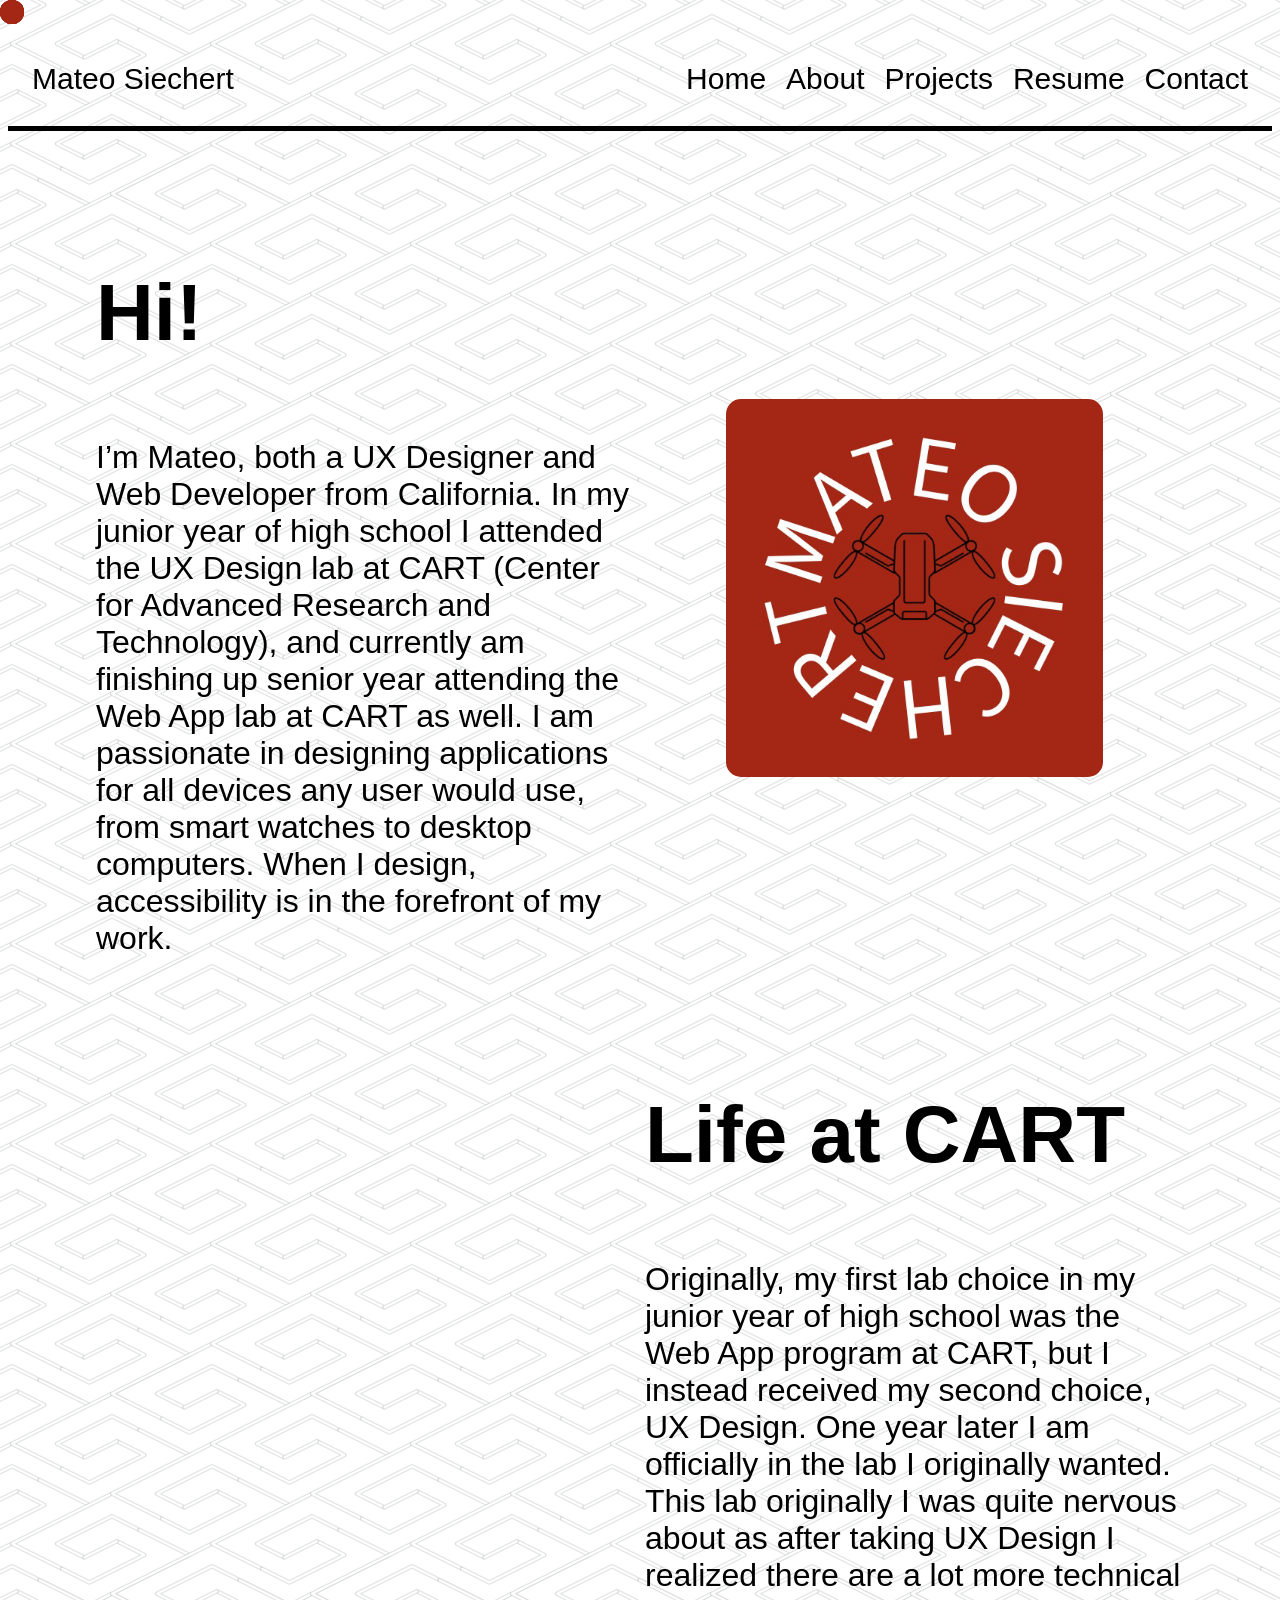
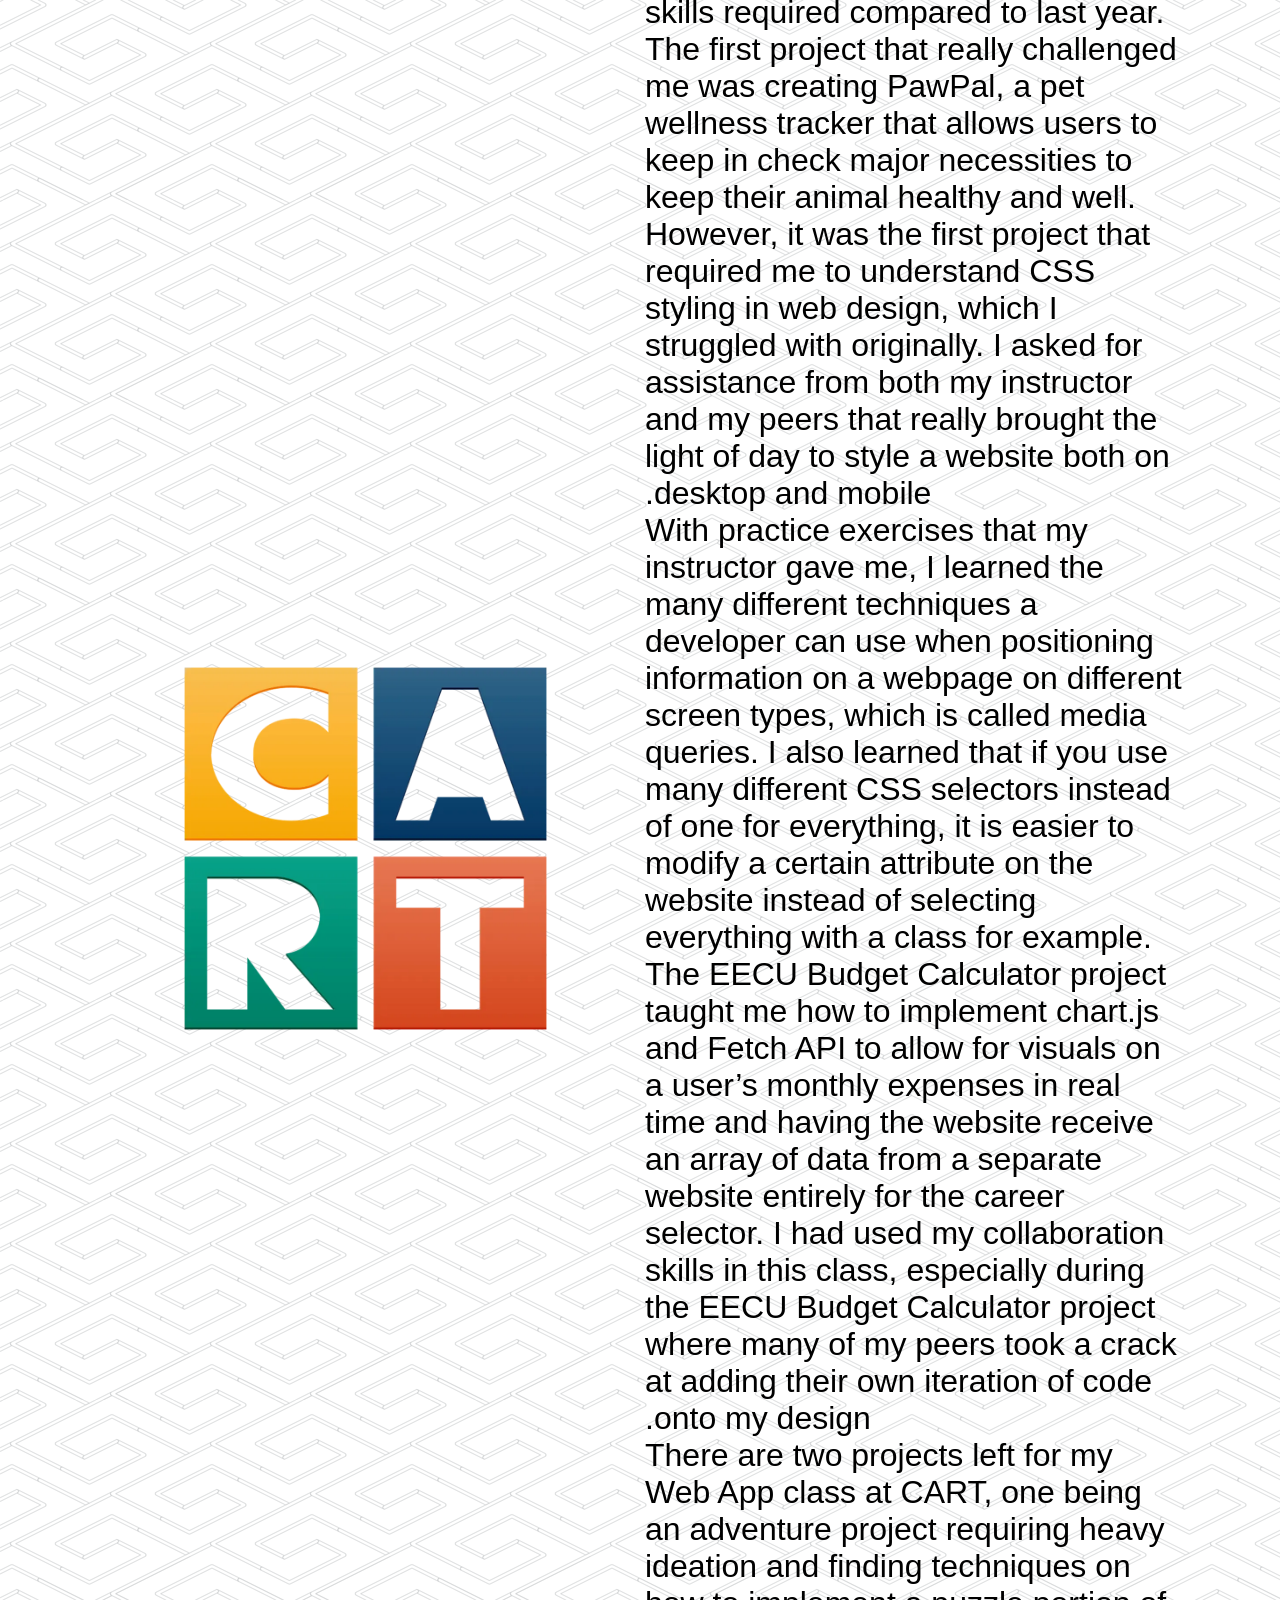
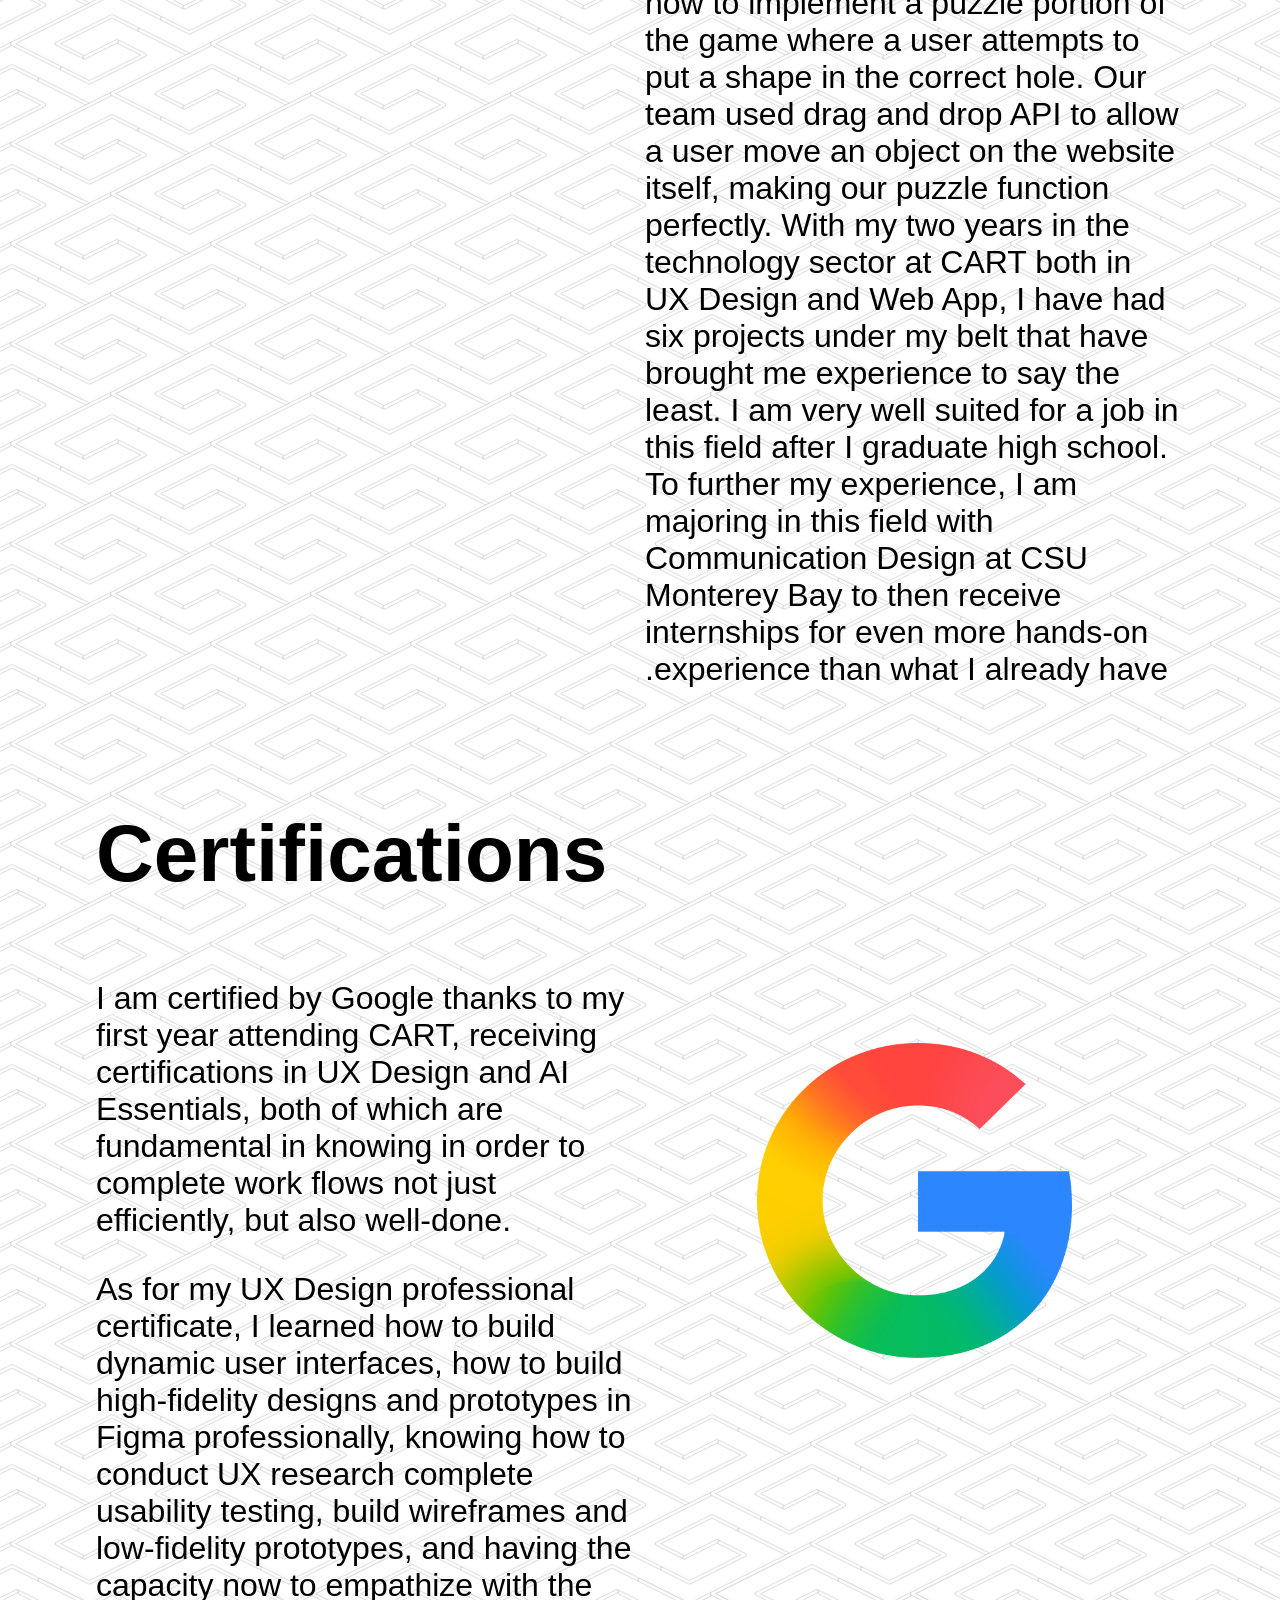
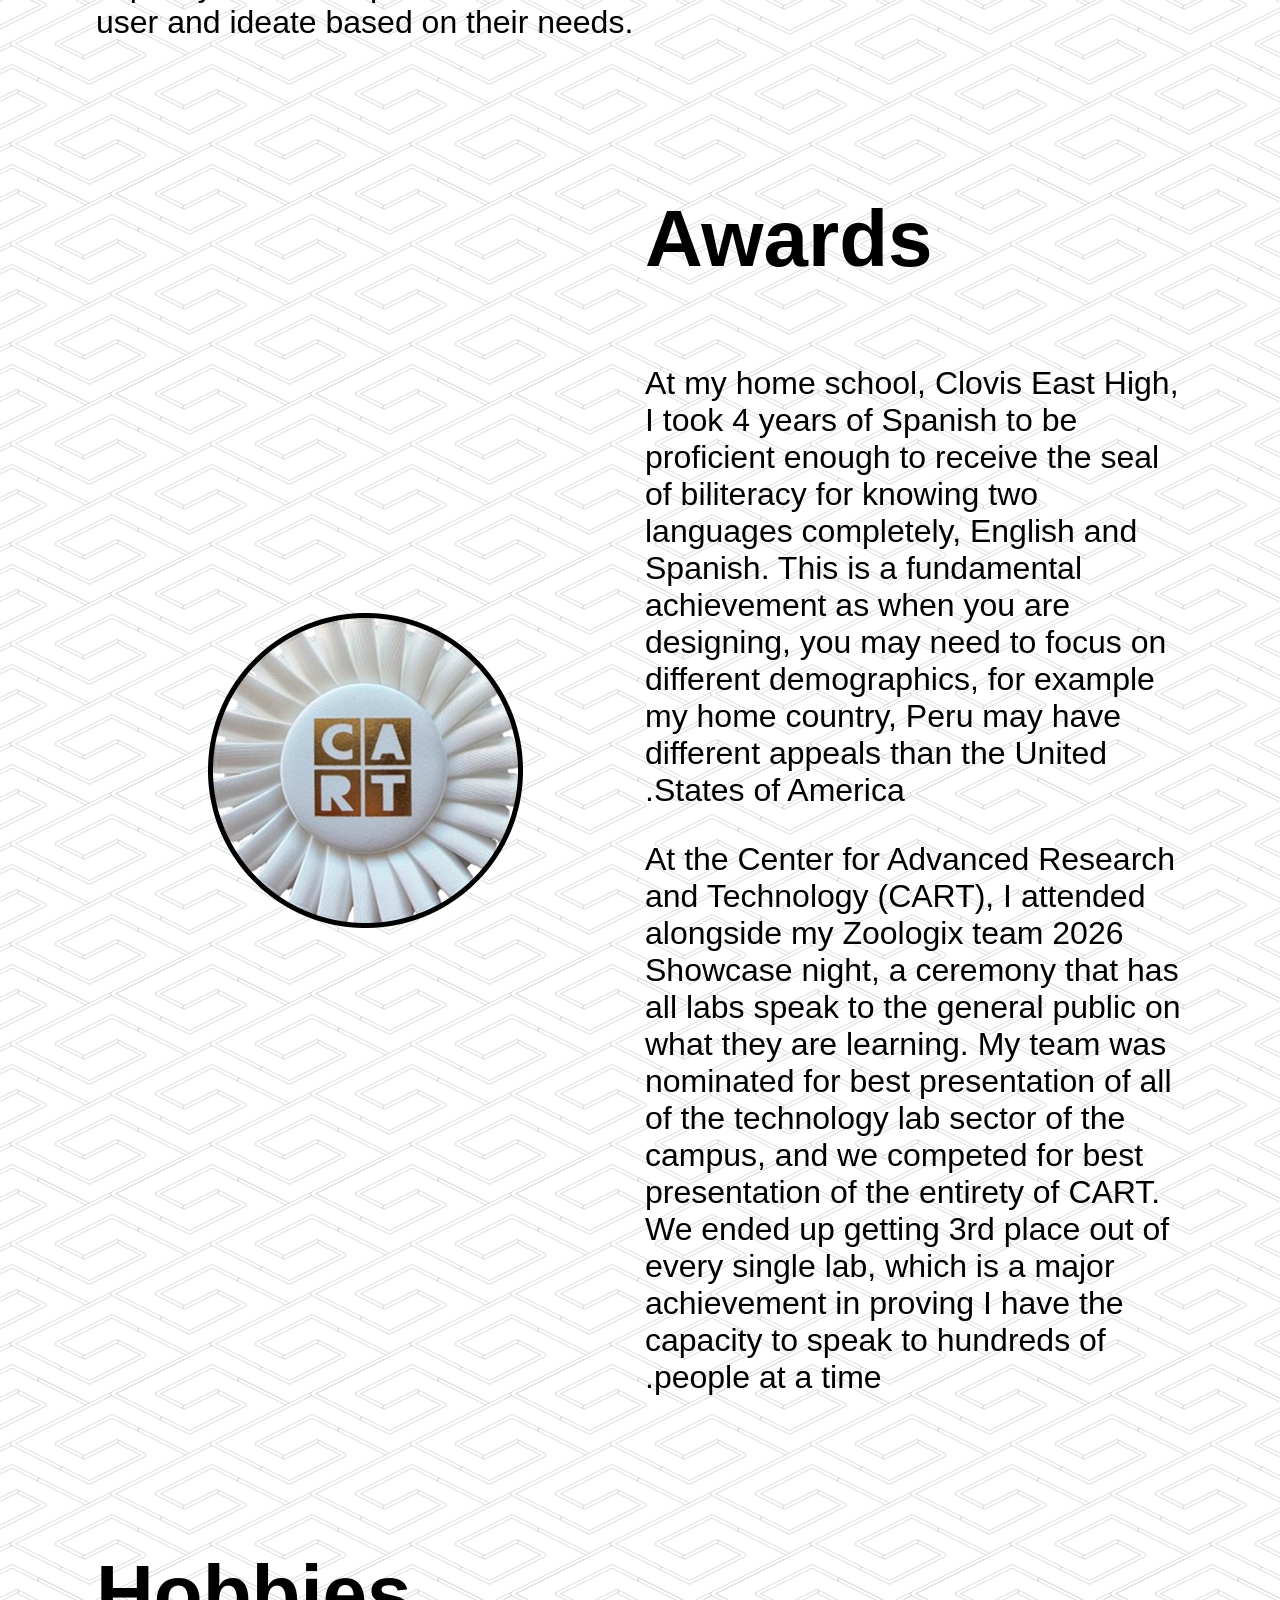
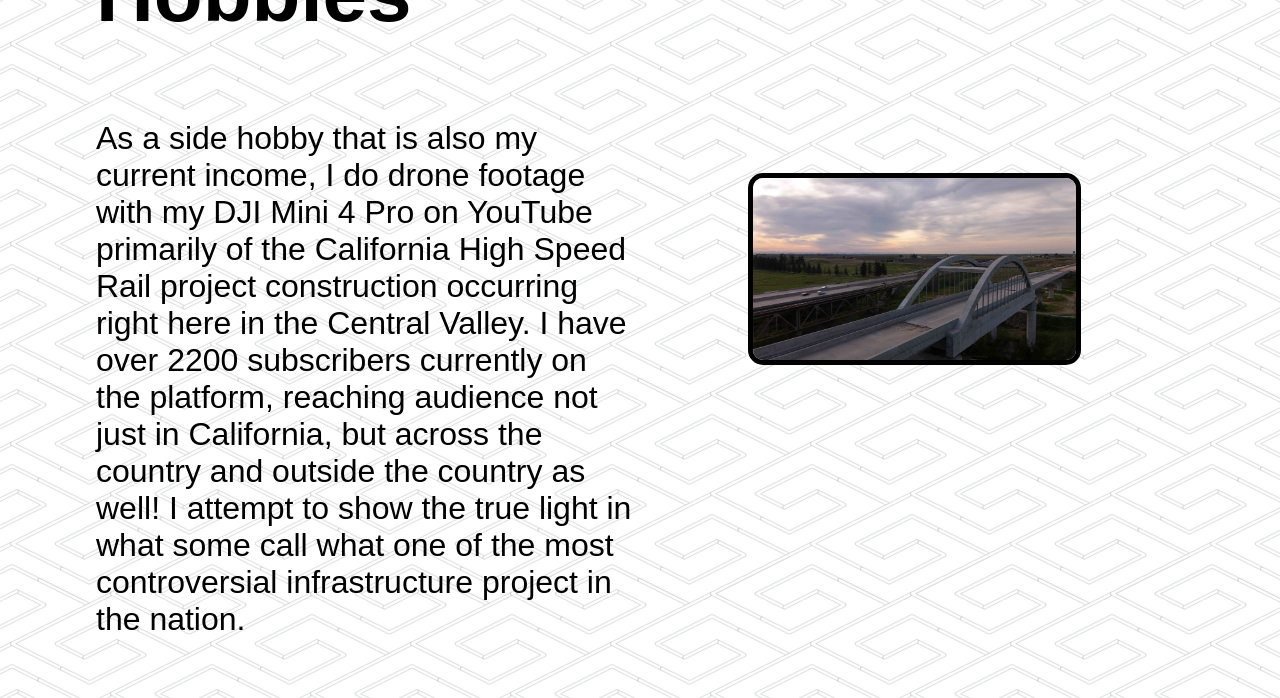
==== commit 968fded1: "logo" ====
--- a/about.html
+++ b/about.html
@@ -6,6 +6,7 @@
     <meta name="viewport" content="width=device-width, initial-scale=1.0">
     <title>About Me</title>
     <link rel="stylesheet" href="styles.css">
+    <link rel="icon" type="image/x-icon" href="Portfolio-Images/mvs-logo.png">
 </head>
 
 <body>
--- a/styles.css
+++ b/styles.css
@@ -4,6 +4,11 @@
     --font-family: 'Gill Sans', 'Gill Sans MT', Calibri, 'Trebuchet MS', sans-serif;
     --background-image: url("Portfolio-Images\/pipes.png");
 }
+
+html {
+    overflow-x: hidden;
+}
+
 
 body {
     font-family: var(--font-family);
@@ -12,11 +17,12 @@
 }
 
 .navbar-toggle {
+    display: none;
     background: black;
     padding: 10px;
     border: none;
     cursor: pointer;
-    color:black;
+    color: black;
 }
 
 .bar {
@@ -78,7 +84,7 @@
 }
 
 #intro-text>p {
-    font-size: clamp(.5rem, 4vw, 2rem);
+    font-size: clamp(.75rem, 5vw, 2rem);
 
 }
 
@@ -88,12 +94,14 @@
     justify-items: center;
     align-items: center;
     grid-gap: 10px;
-    padding: 100px;
+    width: clamp(320px, 85vw, 1800px);
+    margin: 0 auto;
 }
 
 #cart-reflection-text>p {
-    font-size: clamp(.5rem, 4.5vw, 2rem);
+    font-size: clamp(.75rem, 5vw, 2rem);
     text-align: left;
+    margin: auto;
 }
 
 
@@ -106,10 +114,12 @@
     direction: rtl;
     text-align: left;
     padding: 20px;
+    width: clamp(320px, 85vw, 1800px);
+    margin: 0 auto;
 }
 
 #certifications-text>p {
-    font-size: clamp(.5rem, 4.5vw, 2rem);
+    font-size: clamp(.75rem, 5vw, 2rem);
 }
 
 .certifications {
@@ -120,10 +130,12 @@
     grid-gap: 10px;
     text-align: left;
     padding: 20px;
+    width: clamp(320px, 85vw, 1800px);
+    margin: 0 auto;
 }
 
 #awards-text {
-    font-size: clamp(.5rem, 4.5vw, 2rem);
+    font-size: clamp(.75rem, 5vw, 2rem);
     text-align: left;
 }
 
@@ -135,10 +147,12 @@
     grid-gap: 10px;
     direction: rtl;
     padding: 20px;
+    width: clamp(320px, 85vw, 1800px);
+    margin: 0 auto;
 }
 
 #hobbies-text {
-    font-size: clamp(.5rem, 4.5vw, 2rem);
+    font-size: clamp(.75rem, 5vw, 2rem);
 }
 
 .hobbies {
@@ -148,7 +162,8 @@
     align-items: center;
     grid-gap: 10px;
     padding: 20px;
-    /* direction:rtl; */
+    width: clamp(320px, 85vw, 1800px);
+    margin: 0 auto;
 
     & img {
         border: 5px solid black;
@@ -168,6 +183,22 @@
     justify-items: center;
     grid-gap: 60px;
     padding: 1.5em;
+    animation: fadeInScale linear;
+    animation-timeline: view();
+    animation-range: entry 0% cover 40%;
+
+}
+
+@keyframes fadeInScale {
+    from {
+        opacity: 0;
+        scale: 0.5;
+    }
+
+    to {
+        opacity: 1;
+        scale: 1;
+    }
 }
 
 .ux-projects {
@@ -176,12 +207,18 @@
     justify-items: center;
     grid-gap: 60px;
     padding: 1.5em;
+    animation: fadeInScale linear;
+    animation-timeline: view();
+    animation-range: entry 0% cover 40%;
 }
 
 .writing-projects {
     display: grid;
     grid-template-columns: 1fr 1fr;
     justify-items: center;
+    animation: fadeInScale linear;
+    animation-timeline: view();
+    animation-range: entry 0% cover 40%;
 }
 
 #EECU {
@@ -189,8 +226,8 @@
     flex-direction: row;
     background-color: #0156A6;
     color: white;
-    width: 400px;
-    height: 200px;
+    aspect-ratio: 2/1;
+    width: clamp(350px, 20vw, 400px);
     justify-content: center;
     align-items: center;
     border-radius: 20px;
@@ -203,8 +240,8 @@
     flex-direction: row;
     background-color: #2B5861;
     color: white;
-    width: 400px;
-    height: 200px;
+    aspect-ratio: 2/1;
+    width: clamp(350px, 20vw, 400px);
     justify-content: center;
     align-items: center;
     border-radius: 20px;
@@ -222,8 +259,9 @@
     flex-direction: row;
     background-color: #C27029;
     color: black;
-    width: 400px;
-    height: 200px;
+    aspect-ratio: 2/1;
+    width: clamp(350px, 20vw, 400px);
+    ;
     justify-content: center;
     align-items: center;
     border-radius: 20px;
@@ -237,8 +275,8 @@
     flex-direction: row;
     background-color: #00273B;
     color: white;
-    width: 400px;
-    height: 200px;
+    aspect-ratio: 2/1;
+    width: clamp(350px, 20vw, 400px);
     justify-content: center;
     align-items: center;
     border-radius: 20px;
@@ -251,8 +289,8 @@
     flex-direction: row;
     background-color: #222121;
     color: white;
-    width: 400px;
-    height: 200px;
+    aspect-ratio: 2/1;
+    width: clamp(350px, 20vw, 400px);
     justify-content: center;
     align-items: center;
     border-radius: 20px;
@@ -265,8 +303,8 @@
     flex-direction: row;
     background-color: #222121;
     color: white;
-    width: 400px;
-    height: 200px;
+    aspect-ratio: 2/1;
+    width: clamp(350px, 20vw, 400px);
     justify-content: center;
     align-items: center;
     border-radius: 20px;
@@ -279,8 +317,8 @@
     flex-direction: row;
     background-color: #D97757;
     color: black;
-    width: 400px;
-    height: 200px;
+    aspect-ratio: 2/1;
+    width: clamp(350px, 20vw, 400px);
     justify-content: center;
     align-items: center;
     border-radius: 20px;
@@ -293,8 +331,8 @@
     flex-direction: row;
     background-color: #FBF3DD;
     color: black;
-    width: 400px;
-    height: 200px;
+    aspect-ratio: 2/1;
+    width: clamp(350px, 20vw, 400px);
     justify-content: center;
     align-items: center;
     border-radius: 20px;
@@ -304,13 +342,13 @@
 
 .mvs-logo-portfolio {
     justify-self: center;
-    width: clamp(100px, 70%, 300px);
+    width: clamp(100px, 70%, 400px);
 
 }
 
 .cart-logo-about {
     justify-self: center;
-    width: clamp(100px, 70%, 300px);
+    width: clamp(100px, 70%, 400px);
 }
 
 .google-logo-about {
@@ -354,9 +392,15 @@
     justify-self: center;
 }
 
+#mvs-logo {
+    width: clamp(350px, 40vw, 1000px);
+    display: flex;
+    width: clamp(350px, 40vw, 1000px);
+}
+
 #mvs-logo>img {
     aspect-ratio: 1/1;
-    width: 135px;
+    width: clamp(90px, 40vw, 150px);
     border-radius: 20px;
 }
 
@@ -364,6 +408,8 @@
     display: grid;
     grid-template-columns: 1fr 1fr;
     justify-items: center;
+    width: clamp(320px, 85vw, 1800px);
+    margin: 0 auto;
 
     & img {
         border-radius: 20px;
@@ -371,16 +417,32 @@
     }
 }
 
+#drone-imagery {
+    width: 90%;
+    display:flex;
+    justify-self:center;
+    border: 5px solid black;
+    border-radius: 20px;
+    margin:0 auto;
+}
+
+
+img[alt="eecu-picture"] {
+    width: clamp(200px, 85vw, 900px);
+}
+
+
 #eecu-home-info {
     display: flex;
     flex-direction: column;
+    width: clamp(350px, 40vw, 1000px);
 
     & h4 {
         font-size: 35px;
     }
 
     & p {
-        font-size: 25px;
+        font-size: clamp(.5rem, 10vw, 2rem)
     }
 }
 
@@ -389,13 +451,27 @@
     grid-template-columns: 1fr 1fr;
     justify-items: center;
     direction: rtl;
+    width: clamp(320px, 85vw, 1800px);
+    margin: 0 auto;
+
+    & section {
+        align-self: center;
+    }
 
     & h4 {
         font-size: 35px;
-    }
-
-    & p {
-        font-size: 25px;
+        text-align:left;
+        width: clamp(350px, 40vw, 1000px);
+    }
+
+    & p {
+        font-size: clamp(.5rem, 10vw, 2rem);
+        width: clamp(350px, 40vw, 1000px);
+        text-align:left;
+    }
+
+    & img {
+        width: clamp(200px, 85vw, 900px);
     }
 }
 
@@ -403,13 +479,25 @@
     display: grid;
     grid-template-columns: 1fr 1fr;
     justify-items: center;
+    width: clamp(320px, 85vw, 1800px);
+    margin: 0 auto;
+
+    & section {
+        align-self: center;
+    }
 
     & h4 {
         font-size: 35px;
-    }
-
-    & p {
-        font-size: 25px;
+        width: clamp(350px, 40vw, 1000px);
+    }
+
+    & p {
+        font-size: clamp(.5rem, 10vw, 2rem);
+        width: clamp(350px, 40vw, 1000px);
+    }
+
+    & img {
+        width: clamp(200px, 85vw, 900px);
     }
 }
 
@@ -418,6 +506,11 @@
     flex-direction: column;
 }
 
+
+#resume {
+    width: clamp(320px, 85vw, 1800px);
+    margin: 0 auto;
+}
 
 #resume-header {
     display: grid;
@@ -426,36 +519,53 @@
     margin-bottom: 0em;
     justify-items: center;
 
-    & #resume-name {
-        font-size: 50px;
-        gap: 0;
-    }
-
-    & p {
-        font-size: 30px;
+    & p {
+        font-size: clamp(.75rem, 5vw, 2rem);
     }
 }
 
 #skills {
-    font-size: 30px;
+    font-size: clamp(.75rem, 5vw, 2rem);
+
+    & h4 {
+        font-size: clamp(1.5rem, 8vw, 2rem);
+    }
+
 }
 
 #certifications {
-    font-size: 30px;
+    font-size: clamp(.75rem, 5vw, 2rem);
+
+    & h4 {
+        font-size: clamp(1.5rem, 8vw, 2rem);
+    }
 
 }
 
 #education {
-    font-size: 30px;
+    font-size: clamp(.75rem, 5vw, 2rem);
+
+    & h4 {
+        font-size: clamp(1.5rem, 8vw, 2rem);
+    }
 }
 
 #contact {
-    font-size: 30px;
+    font-size: clamp(.75rem, 5vw, 2rem);
+    margin: 0 auto;
+
+    & h4 {
+        font-size: clamp(1.5rem, 8vw, 2rem);
+    }
 
 }
 
 #professional-summary {
-    font-size: 30px;
+    font-size: clamp(.75rem, 5vw, 2rem);
+
+    & h4 {
+        font-size: clamp(1.5rem, 8vw, 2rem);
+    }
 
 }
 
@@ -467,20 +577,22 @@
 }
 
 #project {
-    font-size: 30px;
+    font-size: clamp(.75rem, 5vw, 2rem);
+
+    & h4 {
+        font-size: clamp(1.5rem, 8vw, 2rem);
+    }
 }
 
 #resume-left {
     display: flex;
     flex-direction: column;
-    max-width: 800px;
 }
 
 #resume-right {
     display: flex;
     flex-direction: column;
     justify-content: center;
-    max-width: 800px;
 }
 
 #resume-title {
@@ -511,11 +623,11 @@
     gap: 4.7em;
 
     & h2 {
-        font-size: 80px;
-    }
-
-    & p {
-        font-size: 30px;
+        font-size: clamp(2rem, 10vw, 5rem);
+    }
+
+    & p {
+        font-size: clamp(.5rem, 10vw, 2rem)
     }
 }
 
@@ -527,14 +639,15 @@
     & img {
         border-radius: 15px;
         border: 5px solid black;
+        width: clamp(200px, 85vw, 900px);
     }
 
     & h2 {
-        font-size: 80px;
-    }
-
-    & p {
-        font-size: 30px;
+        font-size: clamp(2rem, 10vw, 5rem);
+    }
+
+    & p {
+        font-size: clamp(.5rem, 10vw, 2rem)
     }
 }
 
@@ -546,12 +659,12 @@
     margin-left: 0;
 
     & img {
-        max-width: 100rem;
+        width: clamp(5rem, 80vw, 70rem);
         justify-self: center;
     }
 
     & p {
-        font-size: 30px;
+        font-size: clamp(.5rem, 10vw, 2rem)
     }
 }
 
@@ -560,18 +673,18 @@
     grid-template-columns: 1fr 1fr;
     justify-items: center;
     align-content: center;
-    margin: 200px;
 
     & section {
         display: flex;
         flex-direction: column;
+        width: clamp(350px, 40vw, 1000px);
 
         & h2 {
-            font-size: 70px;
+            font-size: clamp(2rem, 10vw, 5rem);
         }
 
         & p {
-            font-size: 30px;
+            font-size: clamp(.5rem, 10vw, 2rem)
         }
 
         & li {
@@ -582,7 +695,8 @@
     & img {
         border: 5px solid black;
         border-radius: 20px;
-        justify-self: flex-end;
+        width: clamp(100px, 90vw, 450px);
+        justify-self: center;
     }
 }
 
@@ -592,31 +706,31 @@
     grid-template-columns: 1fr 1fr;
     justify-items: center;
     align-content: center;
-    margin: 200px;
 
     & article {
         display: flex;
         flex-direction: column;
         gap: 30px;
+        width: clamp(350px, 40vw, 1000px);
 
 
         & h2 {
-            font-size: 70px;
+            font-size: clamp(2rem, 10vw, 5rem);
         }
 
         & p {
-            font-size: 30px;
+            font-size: clamp(.5rem, 10vw, 2rem);
             align-self: center;
             font-weight: 700;
         }
 
         & li {
-            font-size: 30px;
+            font-size: clamp(.5rem, 10vw, 2rem);
         }
 
         & img {
             aspect-ratio: 1/1;
-            width: 500px;
+            width: clamp(150px, 70vw, 500px);
             border: 5px solid black;
             border-radius: 20px;
             justify-self: center;
@@ -627,7 +741,8 @@
     & img {
         border: 5px solid black;
         border-radius: 20px;
-        justify-self: flex-start;
+        justify-self: center;
+        width: clamp(100px, 90vw, 450px);
     }
 }
 
@@ -640,7 +755,9 @@
     flex-direction: row;
     justify-content: center;
     align-items: center;
-    gap: 10em;
+    gap: clamp(20px, 20vw, 200px);
+    width: clamp(320px, 85vw, 1800px);
+    margin: 0 auto;
 }
 
 
@@ -650,7 +767,31 @@
     gap: 14.8em;
 
     & h2 {
-        font-size: 80px;
+        font-size: clamp(2rem, 10vw, 5rem);
+    }
+
+    & p {
+        font-size: clamp(.5rem, 10vw, 2rem);
+    }
+}
+
+.eecu-right {
+    display: flex;
+    flex-direction: column;
+    justify-content: center;
+    gap: 4.7em;
+
+    & img {
+        border-radius: 15px;
+        aspect-ratio: 16 / 8;
+        width: clamp(100px, 50vw, 900px);
+        justify-self: center;
+        align-self: center;
+        border: 5px solid black;
+    }
+
+    & h2 {
+        font-size: clamp(2rem, 10vw, 5rem);
     }
 
     & p {
@@ -658,27 +799,6 @@
     }
 }
 
-.eecu-right {
-    display: flex;
-    flex-direction: column;
-    justify-content: center;
-    gap: 4.7em;
-
-    & img {
-        border-radius: 15px;
-        max-height: 449px;
-        border: 5px solid black;
-    }
-
-    & h2 {
-        font-size: 80px;
-    }
-
-    & p {
-        font-size: 30px;
-    }
-}
-
 .eecu-results-snapshot {
     display: flex;
     justify-content: center;
@@ -687,13 +807,16 @@
     padding: 2em;
 
     & img {
-        max-height: 600px;
+        aspect-ratio: 16 / 8;
+        width: clamp(100px, 50vw, 1000px);
+        justify-self: center;
+        align-self: center;
         border-radius: 15px;
         border: 5px solid black;
     }
 
     & p {
-        font-size: 30px;
+        font-size: clamp(.5rem, 10vw, 2rem);
     }
 }
 
@@ -701,12 +824,23 @@
 /* Bio Shield */
 
 
+img[alt="bio-shield-netlify-qr-code"] {
+    aspect-ratio: 1 / 1;
+    width: clamp(150px, 30vh, 500px);
+    border: 5px solid black;
+    border-radius: 20px;
+    justify-self: center;
+    align-self: center;
+}
+
 #bio-shield-project {
     display: flex;
     flex-direction: row;
     justify-content: center;
     align-items: center;
-    gap: 10em;
+    gap: clamp(20px, 20vw, 200px);
+    width: clamp(320px, 85vw, 1800px);
+    margin: 0 auto;
 }
 
 
@@ -717,11 +851,11 @@
     gap: 11.5em;
 
     & h2 {
-        font-size: 80px;
-    }
-
-    & p {
-        font-size: 30px;
+        font-size: clamp(2rem, 10vw, 5rem);
+    }
+
+    & p {
+        font-size: clamp(.5rem, 10vw, 2rem);
     }
 }
 
@@ -731,11 +865,17 @@
     flex-direction: row;
     justify-content: space-around;
     align-items: center;
-    font-size: 70px;
+    font-size: clamp(2rem, 10vw, 5rem);
 
     & img {
         aspect-ratio: 1/1;
-        width: 200px;
+        width: clamp(100px, 10vw, 200px);
+    }
+
+    & div {
+        display: flex;
+        flex-direction: row;
+        gap: clamp(20px, 5vw, 250px);
     }
 }
 
@@ -748,16 +888,16 @@
 
     & img {
         border-radius: 15px;
-        max-height: 449px;
         border: 5px solid black;
+        width: clamp(100px, 50vw, 900px);
     }
 
     & h2 {
-        font-size: 80px;
-    }
-
-    & p {
-        font-size: 30px;
+        font-size: clamp(2rem, 10vw, 5rem);
+    }
+
+    & p {
+        font-size: clamp(.5rem, 10vw, 2rem);
     }
 }
 
@@ -772,6 +912,7 @@
     & img {
         border: 5px solid black;
         border-radius: 20px;
+        width: clamp(100px, 90vw, 900px);
     }
 }
 
@@ -780,10 +921,12 @@
     grid-template-columns: 1fr 1fr;
     justify-items: center;
     align-content: center;
-    margin: 200px;
-
-    & img {
-        width: 1000px;
+    margin: 0 auto;
+    width: clamp(320px, 85vw, 1800px);
+    gap: 30px;
+
+    & img {
+        width: clamp(100px, 50vw, 900px);
         justify-self: flex-end;
         align-self: center;
         border: 5px solid black;
@@ -796,20 +939,18 @@
         gap: 30px;
 
         & h2 {
-            font-size: 70px;
+            font-size: clamp(2rem, 10vw, 5rem);
         }
 
         & p {
-            font-size: 30px;
+            font-size: clamp(.5rem, 10vw, 2rem);
         }
 
         & li {
-            font-size: 30px;
+            font-size: clamp(.5rem, 10vw, 2rem);
         }
 
         & img {
-            width: 365px;
-            height: 703px;
             border: 5px solid black;
             border-radius: 20px;
             justify-self: flex-end;
@@ -818,21 +959,22 @@
     }
 }
 
+img[alt="bio-shield-services-snapshot"] {
+    width: clamp(100px, 50vw, 900px);
+    justify-self: flex-start;
+    align-self: center;
+    border: 5px solid black;
+    border-radius: 20px;
+}
+
 
 #bio-shield-info-2 {
     display: grid;
     grid-template-columns: 1fr 1fr;
     justify-items: center;
     align-content: center;
-    margin: 200px;
-
-    & img {
-        width: 1000px;
-        justify-self: flex-start;
-        align-self: center;
-        border: 5px solid black;
-        border-radius: 20px;
-    }
+    margin: 0 auto;
+    width: clamp(320px, 85vw, 1800px);
 
     & article {
         display: flex;
@@ -840,22 +982,17 @@
         gap: 30px;
 
         & h2 {
-            font-size: 70px;
+            font-size: clamp(2rem, 10vw, 5rem);
         }
 
         & p {
-            font-size: 30px;
+            font-size: clamp(.5rem, 10vw, 2rem);
             align-self: center;
         }
 
         & li {
             font-size: 30px;
         }
-
-        & img {
-            aspect-ratio: 1/1;
-            width: 500px;
-        }
     }
 }
 
@@ -865,14 +1002,18 @@
     grid-template-columns: 1fr 1fr;
     justify-items: center;
     align-items: center;
-    margin: 200px;
+    padding: 20px;
+
+    & section {
+        width: clamp(350px, 40vw, 1000px);
+    }
 
     & h2 {
-        font-size: 70px;
-    }
-
-    & p {
-        font-size: 30px;
+        font-size: clamp(2rem, 10vw, 5rem);
+    }
+
+    & p {
+        font-size: clamp(.5rem, 10vw, 2rem);
     }
 
     & li {
@@ -884,7 +1025,7 @@
         height: 703px;
         border: 5px solid black;
         border-radius: 20px;
-        justify-self: flex-end;
+        justify-self: center;
     }
 }
 
@@ -893,7 +1034,6 @@
     grid-template-columns: 1fr 1fr;
     justify-items: center;
     align-items: center;
-    margin: 200px;
 
 }
 
@@ -901,9 +1041,10 @@
     display: flex;
     flex-direction: column;
     gap: 30px;
+    width: clamp(350px, 40vw, 1000px);
 
     & h2 {
-        font-size: 70px;
+        font-size: clamp(2rem, 10vw, 5rem);
     }
 
     & ul {
@@ -919,7 +1060,7 @@
 
     & img {
         aspect-ratio: 1/1;
-        width: 350px;
+        width: clamp(150px, 30vh, 500px);
         border: 5px solid black;
         border-radius: 20px;
         justify-self: center;
@@ -927,7 +1068,7 @@
     }
 
     & p {
-        font-size: 25px;
+        font-size: clamp(.5rem, 10vw, 2rem);
         font-weight: 700;
         align-self: center;
     }
@@ -938,7 +1079,7 @@
     height: 703px;
     border: 5px solid black;
     border-radius: 20px;
-    justify-self: flex-start;
+    justify-self: center;
 }
 
 
@@ -963,11 +1104,11 @@
     flex-direction: column;
 
     & h2 {
-        font-size: 80px;
-    }
-
-    & p {
-        font-size: 30px;
+        font-size: clamp(2rem, 10vw, 5rem);
+    }
+
+    & p {
+        font-size: clamp(.5rem, 10vw, 2rem);
     }
 }
 
@@ -978,15 +1119,15 @@
     gap: 4.7em;
 
     & img {
-        max-height: 449px;
+        width: clamp(100px, 90vw, 650px);
     }
 
     & h2 {
-        font-size: 80px;
-    }
-
-    & p {
-        font-size: 30px;
+        font-size: clamp(2rem, 10vw, 5rem);
+    }
+
+    & p {
+        font-size: clamp(.5rem, 10vw, 2rem);
     }
 }
 
@@ -998,11 +1139,11 @@
     padding: 2em;
 
     & img {
-        max-height: 600px;
-    }
-
-    & p {
-        font-size: 30px;
+        height: clamp(100px, 30vw, 500px);
+    }
+
+    & p {
+        font-size: clamp(.5rem, 10vw, 2rem);
     }
 }
 
@@ -1012,54 +1153,62 @@
     grid-template-columns: 1fr 1fr;
     justify-items: center;
     align-content: center;
-    margin: 200px;
+    width: clamp(320px, 85vw, 1800px);
+    margin: 0 auto;
+    gap: clamp(10px, 20vw, 50px);
+
+    & img {
+        border-radius: 20px;
+        width: clamp(100px, 90vw, 800px);
+        align-self: center;
+    }
+
+    & article {
+        display: flex;
+        flex-direction: column;
+        width: clamp(100px, 90vw, 900px);
+        margin: 0 auto;
+
+        & h2 {
+            font-size: clamp(2rem, 10vw, 5rem);
+        }
+
+        & p {
+            font-size: clamp(.5rem, 10vw, 2rem);
+        }
+
+    }
+}
+
+#mvs-info-1 {
+    display: grid;
+    grid-template-columns: 1fr 1fr;
+    justify-items: center;
+    align-content: center;
+    width: clamp(320px, 85vw, 1800px);
+    margin: 0 auto;
 
     & img {
         border-radius: 20px;
         align-self: center;
+        height: clamp(450px, 30vw, 700px);
     }
 
     & article {
         display: flex;
         flex-direction: column;
+        width: clamp(100px, 90vw, 900px);
 
         & h2 {
-            font-size: 70px;
+            font-size: clamp(2rem, 10vw, 5rem);
         }
 
         & p {
-            font-size: 30px;
-        }
-
-    }
-}
-
-#mvs-info-1 {
-    display: grid;
-    grid-template-columns: 1fr 1fr;
-    justify-items: center;
-    align-content: center;
-    margin: 200px;
-
-    & img {
-        border-radius: 20px;
-        align-self: center;
-    }
-
-    & article {
-        display: flex;
-        flex-direction: column;
-
-        & h2 {
-            font-size: 70px;
-        }
-
-        & p {
-            font-size: 30px;
+            font-size: clamp(.5rem, 10vw, 2rem);
         }
 
         & li {
-            font-size: 30px;
+            font-size: clamp(.5rem, 10vw, 2rem);
         }
     }
 }
@@ -1084,9 +1233,11 @@
     justify-content: center;
     align-items: center;
     gap: 30px;
-
-    & p {
-        font-size: 30px;
+    width: clamp(320px, 85vw, 1800px);
+    margin: 0 auto;
+
+    & p {
+        font-size: clamp(.5rem, 10vw, 2rem);
         font-weight: 700;
     }
 
@@ -1097,29 +1248,42 @@
     }
 }
 
+
+img[alt="mvs-qr-code-image"] {
+    aspect-ratio: 1/1;
+    width: clamp(150px, 30vh, 500px);
+    align-self: center;
+    border: 5px solid black;
+    border-radius: 20px;
+}
+
+img[alt="mvs-notifcation-settings-snapshot-mobile"] {
+    border-radius: 20px;
+    height: clamp(450px, 30vw, 700px);
+}
+
+
 #mvs-info-2 {
     display: grid;
     grid-template-columns: 1fr 1fr;
     justify-items: center;
     align-content: center;
-    margin: 200px;
-
-    & img {
-        border-radius: 20px;
-    }
+    width: clamp(320px, 85vw, 1800px);
+    margin: 0 auto;
 
     & article {
         display: flex;
         flex-direction: column;
         gap: 30px;
+        width: clamp(100px, 90vw, 900px);
 
 
         & h2 {
-            font-size: 70px;
+            font-size: clamp(2rem, 10vw, 5rem);
         }
 
         & p {
-            font-size: 30px;
+            font-size: clamp(.5rem, 10vw, 2rem);
             align-self: center;
             font-weight: 700;
         }
@@ -1128,13 +1292,6 @@
             font-size: 30px;
         }
 
-        & img {
-            aspect-ratio: 1/1;
-            width: 500px;
-            align-self: center;
-            border: 5px solid black;
-            border-radius: 20px;
-        }
     }
 }
 
@@ -1146,7 +1303,7 @@
     justify-content: center;
     align-items: center;
     gap: 10em;
-    padding-bottom: 200px;
+    padding: 20px;
 }
 
 .zoologix-left {
@@ -1155,15 +1312,19 @@
     gap: 11em;
 
     & h2 {
-        font-size: 70px;
+        font-size: clamp(2rem, 10vw, 5rem);
         align-self: center;
     }
 
     & p {
-        font-size: 30px;
-    }
-}
-
+        font-size: clamp(.5rem, 10vw, 2rem);
+    }
+}
+
+
+.zoologix-team {
+    padding: 20px;
+}
 
 
 .zoologix-right {
@@ -1173,15 +1334,17 @@
 
     & img {
         aspect-ratio: 16/8;
-        width: 900px;
+        width: clamp(100px, 90vw, 900px);
+        justify-self: center;
+        align-self: center;
     }
 
     & h2 {
-        font-size: 70px;
-    }
-
-    & p {
-        font-size: 30px;
+        font-size: clamp(2rem, 10vw, 5rem);
+    }
+
+    & p {
+        font-size: clamp(.5rem, 10vw, 2rem);
     }
 }
 
@@ -1193,11 +1356,11 @@
     gap: 30px;
 
     & img {
-        height: 450px;
-    }
-
-    & p {
-        font-size: 30px;
+        height: clamp(100px, 30vw, 500px);
+    }
+
+    & p {
+        font-size: clamp(.5rem, 10vw, 2rem);
         font-weight: 700;
     }
 }
@@ -1207,27 +1370,33 @@
     grid-template-columns: 1fr 1fr;
     justify-items: center;
     align-content: center;
-    margin: 200px;
+    padding: 20px;
+    width: clamp(320px, 85vw, 1800px);
+    margin: 0 auto;
 
     & img {
         align-self: center;
+        width: clamp(100px, 70%, 450px);
     }
 
     & section {
         display: flex;
         flex-direction: column;
+        justify-content: center;
+        align-items: center;
+        width: clamp(350px, 40vw, 1000px);
 
 
         & h2 {
-            font-size: 70px;
+            font-size: clamp(2rem, 10vw, 5rem);
         }
 
         & p {
-            font-size: 30px;
+            font-size: clamp(.5rem, 10vw, 2rem);
         }
 
         & li {
-            font-size: 30px;
+            font-size: clamp(.5rem, 10vw, 2rem);
         }
     }
 }
@@ -1246,14 +1415,14 @@
         gap: 250px;
 
         & img {
-            height: 500px;
+            height: clamp(250px, 20vw, 700px);
             border-radius: 20px;
             border: 5px solid black;
         }
     }
 
     & p {
-        font-size: 30px;
+        font-size: clamp(.5rem, 10vw, 2rem);
         font-weight: 700;
     }
 }
@@ -1264,21 +1433,25 @@
     grid-template-columns: 1fr 1fr;
     justify-items: center;
     align-content: center;
-    margin: 200px;
+    padding: 20px;
+    width: clamp(320px, 85vw, 1800px);
+    margin: 0 auto;
 
     & img {
         justify-self: center;
         align-self: center;
         border: 5px solid black;
         border-radius: 20px;
+        width: clamp(100px, 50vw, 450px);
     }
 
     & article {
         display: flex;
         flex-direction: column;
+        width: clamp(350px, 40vw, 1000px);
 
         & h2 {
-            font-size: 70px;
+            font-size: clamp(2rem, 10vw, 5rem);
         }
 
         & li {
@@ -1287,9 +1460,281 @@
     }
 }
 
+/* Trion Supercars Page */
+
+
+#trion-project {
+    display: flex;
+    flex-direction: row;
+    justify-content: center;
+    align-items: center;
+    width: clamp(320px, 85vw, 1800px);
+    margin: 0 auto;
+    gap: 30px;
+}
+
+
+.trion-left {
+    display: flex;
+    flex-direction: column;
+    justify-content: center;
+    padding: 20px;
+    animation: fadeInScale linear;
+    animation-timeline: view();
+    animation-range: entry 0% cover 40%;
+
+    & header {
+        & h2 {
+            font-size: clamp(2rem, 10vw, 5rem);
+        }
+
+        & p {
+            font-size: clamp(.5rem, 10vw, 2rem);
+        }
+    }
+
+    .trion-roles {
+        & h2 {
+            font-size: clamp(2rem, 10vw, 5rem);
+        }
+
+        & p {
+            font-size: clamp(.5rem, 10vw, 2rem);
+        }
+    }
+}
+
+.trion-right {
+    display: flex;
+    flex-direction: column;
+    justify-content: center;
+    padding: 20px;
+    animation: fadeInScale linear;
+    animation-timeline: view();
+    animation-range: entry 0% cover 40%;
+
+    & img {
+
+        height: clamp(150px, 15vw, 450px);
+        border-radius: 20px;
+    }
+
+    & h2 {
+        font-size: clamp(2rem, 10vw, 5rem);
+    }
+
+    & p {
+        font-size: clamp(.5rem, 10vw, 2rem);
+    }
+}
+
+
+#trion-snapshot {
+    display: flex;
+    flex-direction: column;
+    justify-content: center;
+    align-items: center;
+    animation: fadeInScale linear;
+    animation-timeline: view();
+    animation-range: entry 0% cover 40%;
+
+    & img {
+        height: clamp(150px, 25vw, 500px);
+        border-radius: 20px;
+    }
+
+
+    & p {
+        font-size: clamp(.5rem, 10vw, 2rem);
+        font-weight: 700;
+    }
+}
+
+
+#trion-info-1 {
+    display: grid;
+    grid-template-columns: 1fr 1fr;
+    justify-items: center;
+    align-content: center;
+    padding: 20px;
+    width: clamp(320px, 85vw, 1800px);
+    margin: 0 auto;
+    animation: fadeInScale linear;
+    animation-timeline: view();
+    animation-range: entry 0% cover 40%;
+
+
+    & img {
+        height: clamp(950px, 10vw, 500px);
+        border-radius: 20px;
+        animation: fadeInScale linear;
+        animation-timeline: view();
+        animation-range: entry 0% cover 40%;
+    }
+
+    & article {
+        display: flex;
+        flex-direction: column;
+        justify-content: center;
+        width: clamp(350px, 40vw, 1000px);
+
+        & h2 {
+            font-size: clamp(2rem, 10vw, 5rem);
+        }
+
+        & p {
+            font-size: clamp(.5rem, 10vw, 2rem);
+        }
+
+        & li {
+            font-size: clamp(.5rem, 10vw, 2rem);
+        }
+    }
+}
+
+
+#trion-info-2 {
+    display: grid;
+    grid-template-columns: 1fr 1fr;
+    justify-items: center;
+    align-content: center;
+    padding: 20px;
+    width: clamp(320px, 85vw, 1800px);
+    margin: 0 auto;
+    animation: fadeInScale linear;
+    animation-timeline: view();
+    animation-range: entry 0% cover 40%;
+
+    & img {
+        height: clamp(750px, 10vw, 500px);
+        border-radius: 20px;
+        justify-self: center;
+        align-self: center;
+        animation: fadeInScale linear;
+        animation-timeline: view();
+        animation-range: entry 0% cover 40%;
+    }
+
+    & article {
+        display: flex;
+        flex-direction: column;
+        justify-content: center;
+        width: clamp(350px, 40vw, 1000px);
+
+        & h2 {
+            font-size: clamp(2rem, 10vw, 5rem);
+        }
+
+        & p {
+            font-size: clamp(.5rem, 10vw, 2rem);
+        }
+
+        & li {
+            font-size: clamp(.5rem, 10vw, 2rem);
+        }
+
+    }
+}
+
+/* Showcase Reflection */
+
+
+#showcase-project {
+    display: flex;
+    flex-direction: row;
+    justify-content: center;
+    align-items: center;
+}
+
+.showcase-left {
+    display: flex;
+    flex-direction: column;
+    justify-content: center;
+    padding: 20px;
+
+    & h2 {
+        font-size: clamp(2rem, 10vw, 5rem);
+    }
+
+    & p {
+        font-size: clamp(.5rem, 10vw, 2rem);
+    }
+}
+
+.showcase-right {
+    display: flex;
+    flex-direction: column;
+
+    & img {
+        height: clamp(450px, 10vw, 500px);
+        border-radius: 20px;
+        justify-self: center;
+        align-self: center;
+    }
+
+    & h2 {
+        font-size: clamp(2rem, 10vw, 5rem);
+    }
+
+    & p {
+        font-size: clamp(.5rem, 10vw, 2rem);
+    }
+}
+
+#showcase-overview {
+    display: grid;
+    grid-template-columns: 1fr 1fr;
+    justify-items: center;
+    align-content: center;
+
+    & img {
+        height: clamp(450px, 10vw, 500px);
+        padding: 20px;
+        border-radius: 30px;
+        border: 5px solid black;
+    }
+
+    & article {
+        display: flex;
+        flex-direction: column;
+        justify-content: center;
+        padding: 20px;
+        width: clamp(100px, 90vw, 900px);
+
+
+        & h2 {
+            font-size: clamp(2rem, 10vw, 5rem);
+        }
+
+        & p {
+            font-size: clamp(.5rem, 10vw, 2rem);
+        }
+
+    }
+}
+
 
 /* Contact Form */
 
+#contact-form-h1 {
+    text-align: center;
+    font-size: 50px;
+}
+
+#contact-form-p {
+    font-size: clamp(.5rem, 6vw, 2rem);
+    justify-self: center;
+    margin: 0 auto;
+    width: clamp(320px, 85vw, 2100px);
+    padding-bottom: 50px;
+}
+
+
+input::placeholder,
+textarea::placeholder {
+    color: white;
+    opacity: 1;
+}
 
 #contact-form {
     display: flex;
@@ -1298,6 +1743,9 @@
     align-items: center;
     border-radius: 15px;
     gap: 30px;
+    width: clamp(320px, 85vw, 700px);
+    margin: 0 auto;
+    padding: clamp(0px, 2vw, 2em);
 
 
     background: #222121;
@@ -1307,18 +1755,19 @@
     & input {
         background-color: #A42715;
         border-radius: 15px;
-        width: 425px;
-        height: 137px;
-
-
+        padding: 10px;
+        height: clamp(75px, 20vh, 100px);
+        width: clamp(300px, 25vw, 550px);
+        font-size: clamp(.75rem, 7vw, 2rem);
     }
 
     & textarea {
         background: #A42715;
         border-radius: 10px;
-        width: 425px;
-        height: 250px;
-
+        height: clamp(75px, 20vh, 250px);
+        width: clamp(300px, 25vw, 550px);
+        color: white;
+        font-size: clamp(.75rem, 7vw, 2rem);
     }
 
 
@@ -1343,8 +1792,31 @@
     }
 }
 
+#homepage {
+    display:flex;
+    flex-direction: column;
+    gap:clamp(15px, 20vh, 50px);
+}
+
 
 @media (max-width:1000px) {
+
+
+    #eecu-home {
+        grid-template-columns: 1fr;
+    }
+
+    #MVS-home {
+        grid-template-columns: 1fr;
+    }
+
+    #zoologix-home {
+        grid-template-columns: 1fr;
+    }
+
+    .circle {
+        display: none;
+    }
 
     .navbar {
         backdrop-filter: none;
@@ -1352,7 +1824,7 @@
 
 
     .navbar-container .navbar-menu {
-        display:none;
+        display: none;
         flex-direction: column;
         align-items: flex-end;
         gap: 1.7rem;
@@ -1386,7 +1858,7 @@
 
 
     .navbar-toggle.active .bar:nth-child(3) {
-        transform:translateY(-8px) rotate(-45deg);
+        transform: translateY(-8px) rotate(-45deg);
     }
 
     .introduction {
@@ -1414,4 +1886,150 @@
         display: flex;
         flex-direction: column-reverse;
     }
+
+
+    #zoologix-info-1 {
+        display: flex;
+        flex-direction: column-reverse;
+    }
+
+    #zoologix-info-2 {
+        display: flex;
+        flex-direction: column;
+    }
+
+    #zoologix-project {
+        display: flex;
+        flex-direction: column;
+    }
+
+    .zoologix-left {
+        gap: 0em;
+    }
+
+    #zoologix-mockups {
+        padding: 20px;
+
+        & article {
+            display: flex;
+            flex-direction: column;
+            gap: 30px;
+        }
+    }
+
+    #zoologix-snapshot {
+        display: none;
+    }
+
+
+    .resume-info {
+        display: flex;
+        flex-direction: column;
+    }
+
+    #resume-header {
+        display: grid;
+        grid-template-columns: 1fr;
+    }
+
+
+    .web-projects {
+        display: grid;
+        grid-template-columns: 1fr;
+        justify-items: center;
+        grid-gap: 60px;
+        padding: 1.5em;
+
+    }
+
+    .ux-projects {
+        display: grid;
+        grid-template-columns: 1fr;
+    }
+
+    .writing-projects {
+        display: grid;
+        grid-template-columns: 1fr;
+        grid-gap: 60px;
+    }
+
+    #eecu-info {
+        grid-template-columns: 1fr;
+
+    }
+
+    #eecu-info-2 {
+        grid-template-columns: 1fr;
+    }
+
+    #eecu-project {
+        flex-direction: column;
+        gap: 0px;
+    }
+
+    .languages-used {
+        flex-direction: column;
+    }
+
+    .eecu-left {
+        gap: 0px;
+    }
+
+    #trion-project {
+        flex-direction: column;
+    }
+
+    .pawpal-left {
+        gap: 0px;
+    }
+
+    #pawpal-project {
+        flex-direction: column;
+        gap: 0px;
+    }
+
+    #pawpal-info {
+        grid-template-columns: 1fr;
+    }
+
+    #pawpal-info-2 {
+        grid-template-columns: 1fr;
+    }
+
+    #trion-info-1 {
+        grid-template-columns: 1fr;
+    }
+
+    #trion-info-2 {
+        grid-template-columns: 1fr;
+    }
+
+
+    #mvs-project {
+        flex-direction: column;
+        gap: 0px;
+        padding: 0px;
+    }
+
+    #mvs-overview {
+        grid-template-columns: 1fr;
+    }
+
+    #mvs-info-1 {
+        grid-template-columns: 1fr;
+        padding-bottom: 20px;
+    }
+
+    #mvs-info-2 {
+        grid-template-columns: 1fr;
+    }
+
+    #mvs-other-device-mockups {
+        display: none;
+
+        & section {
+            flex-direction: column;
+        }
+
+    }
 }
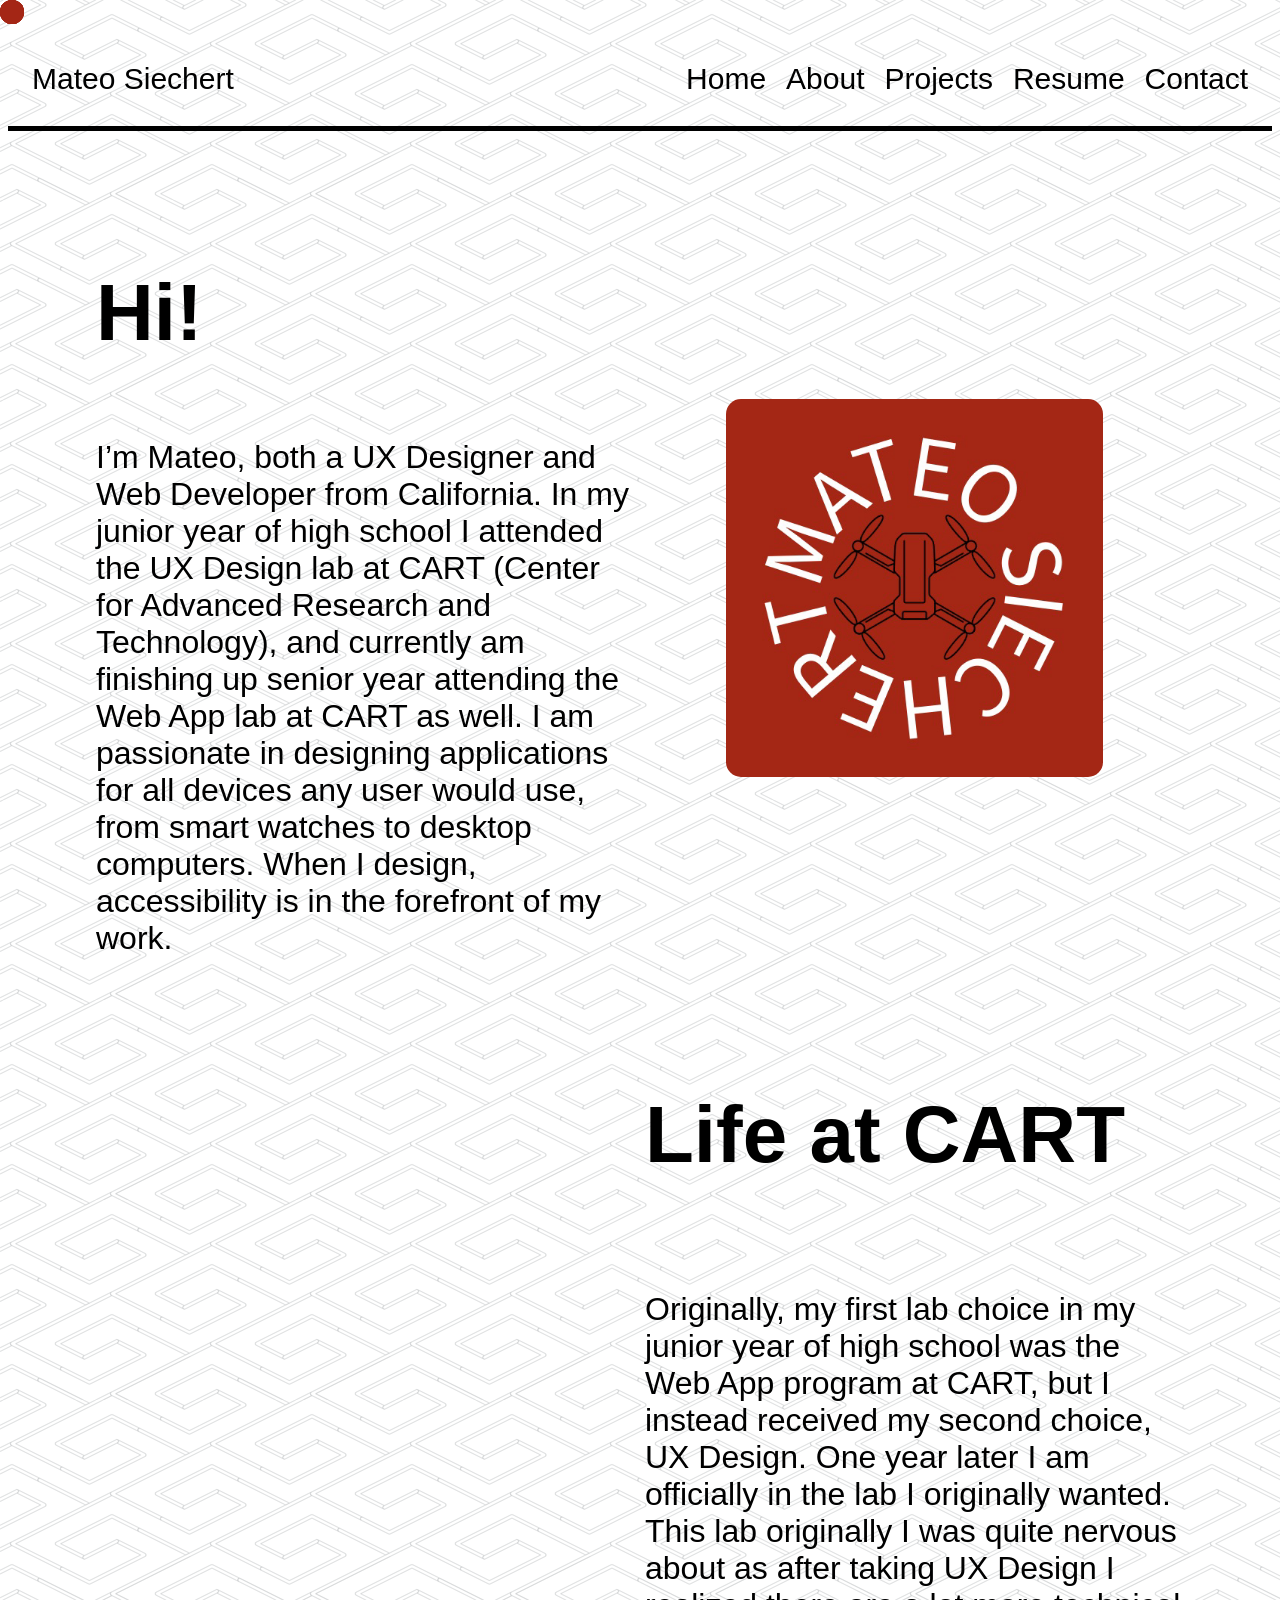
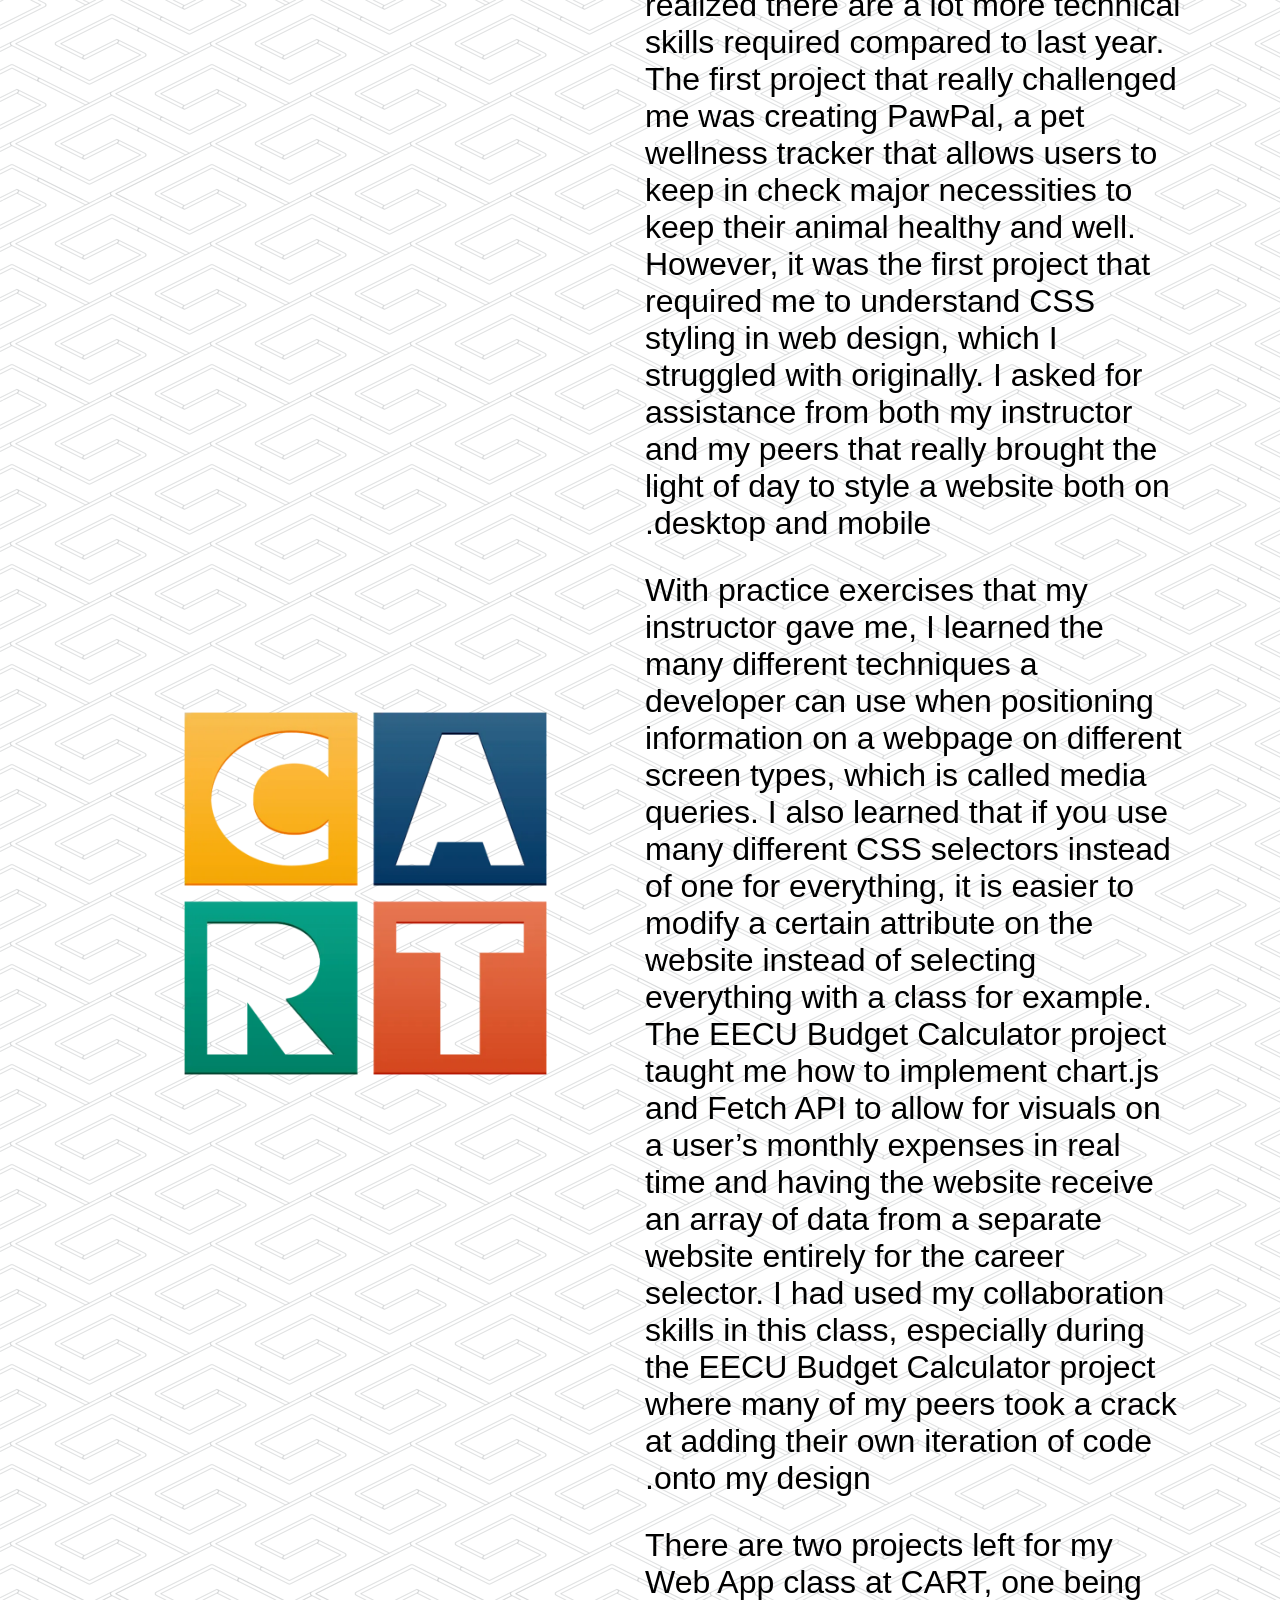
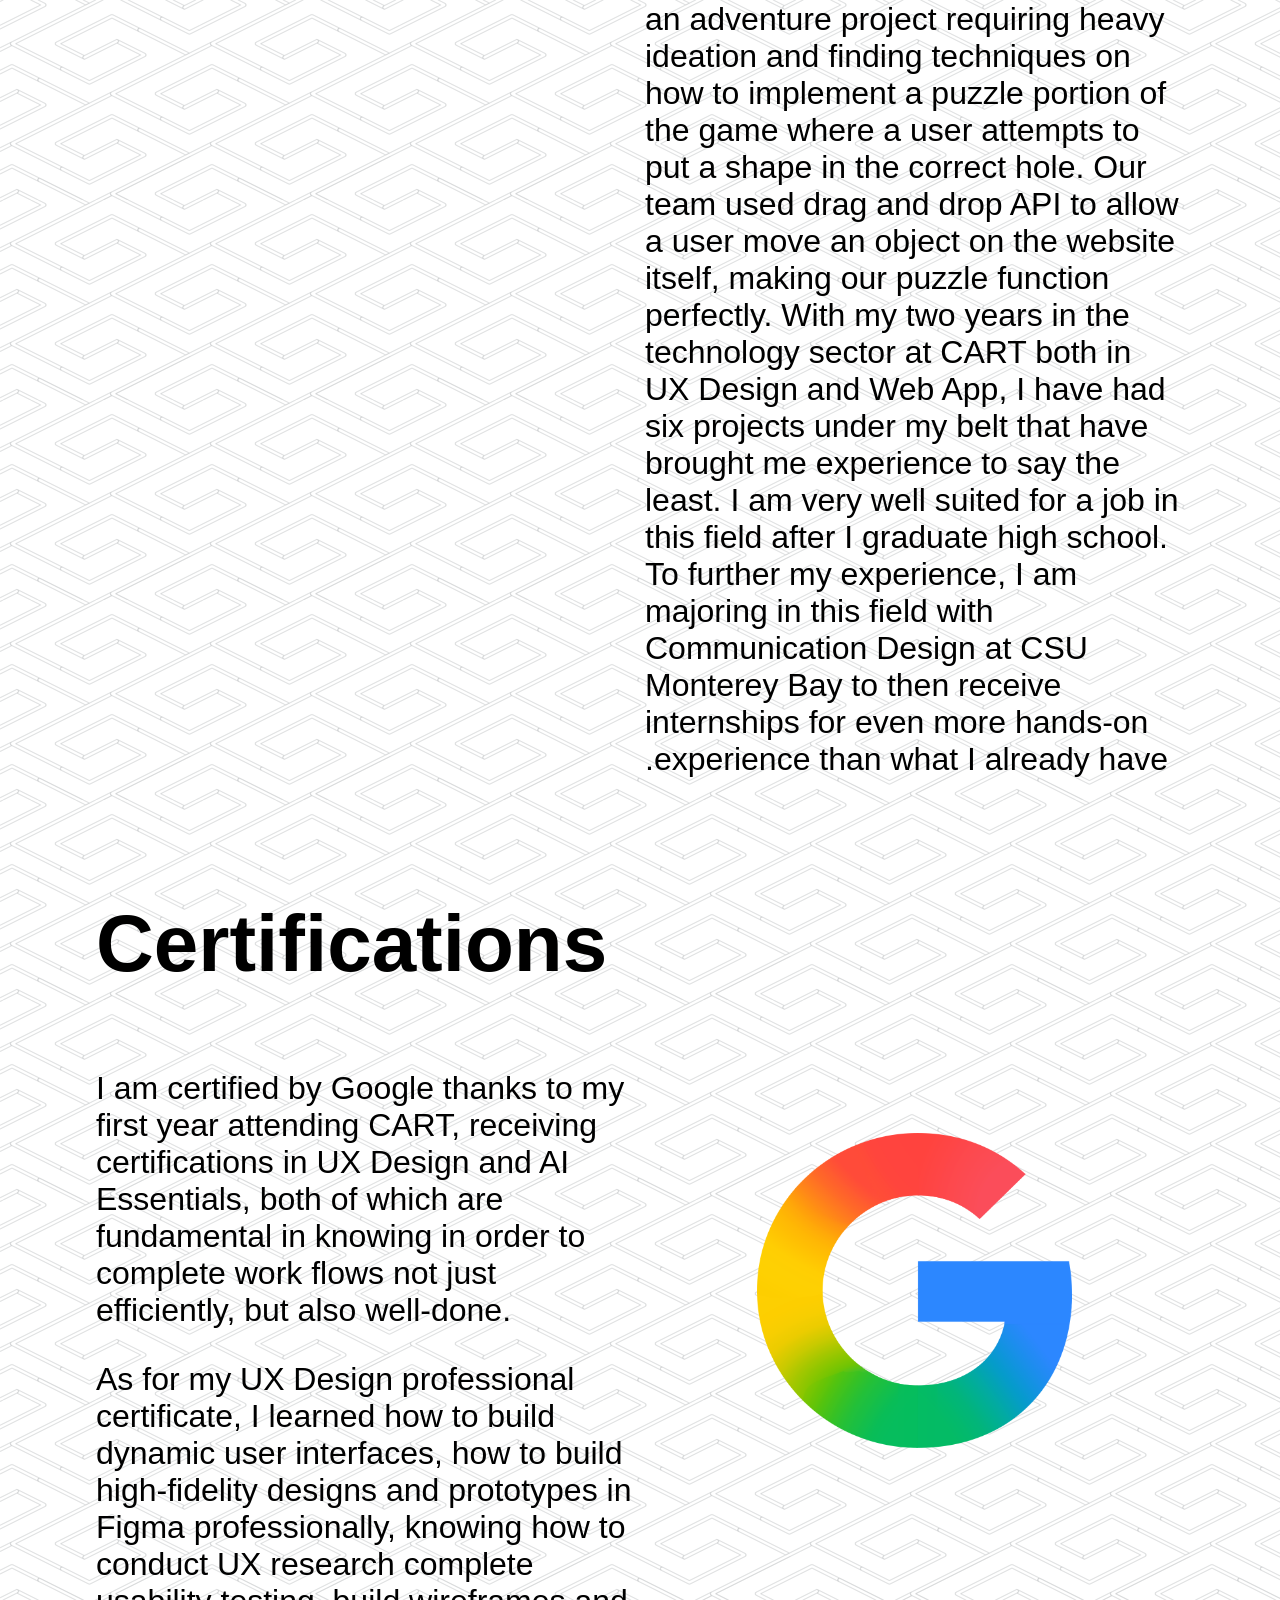
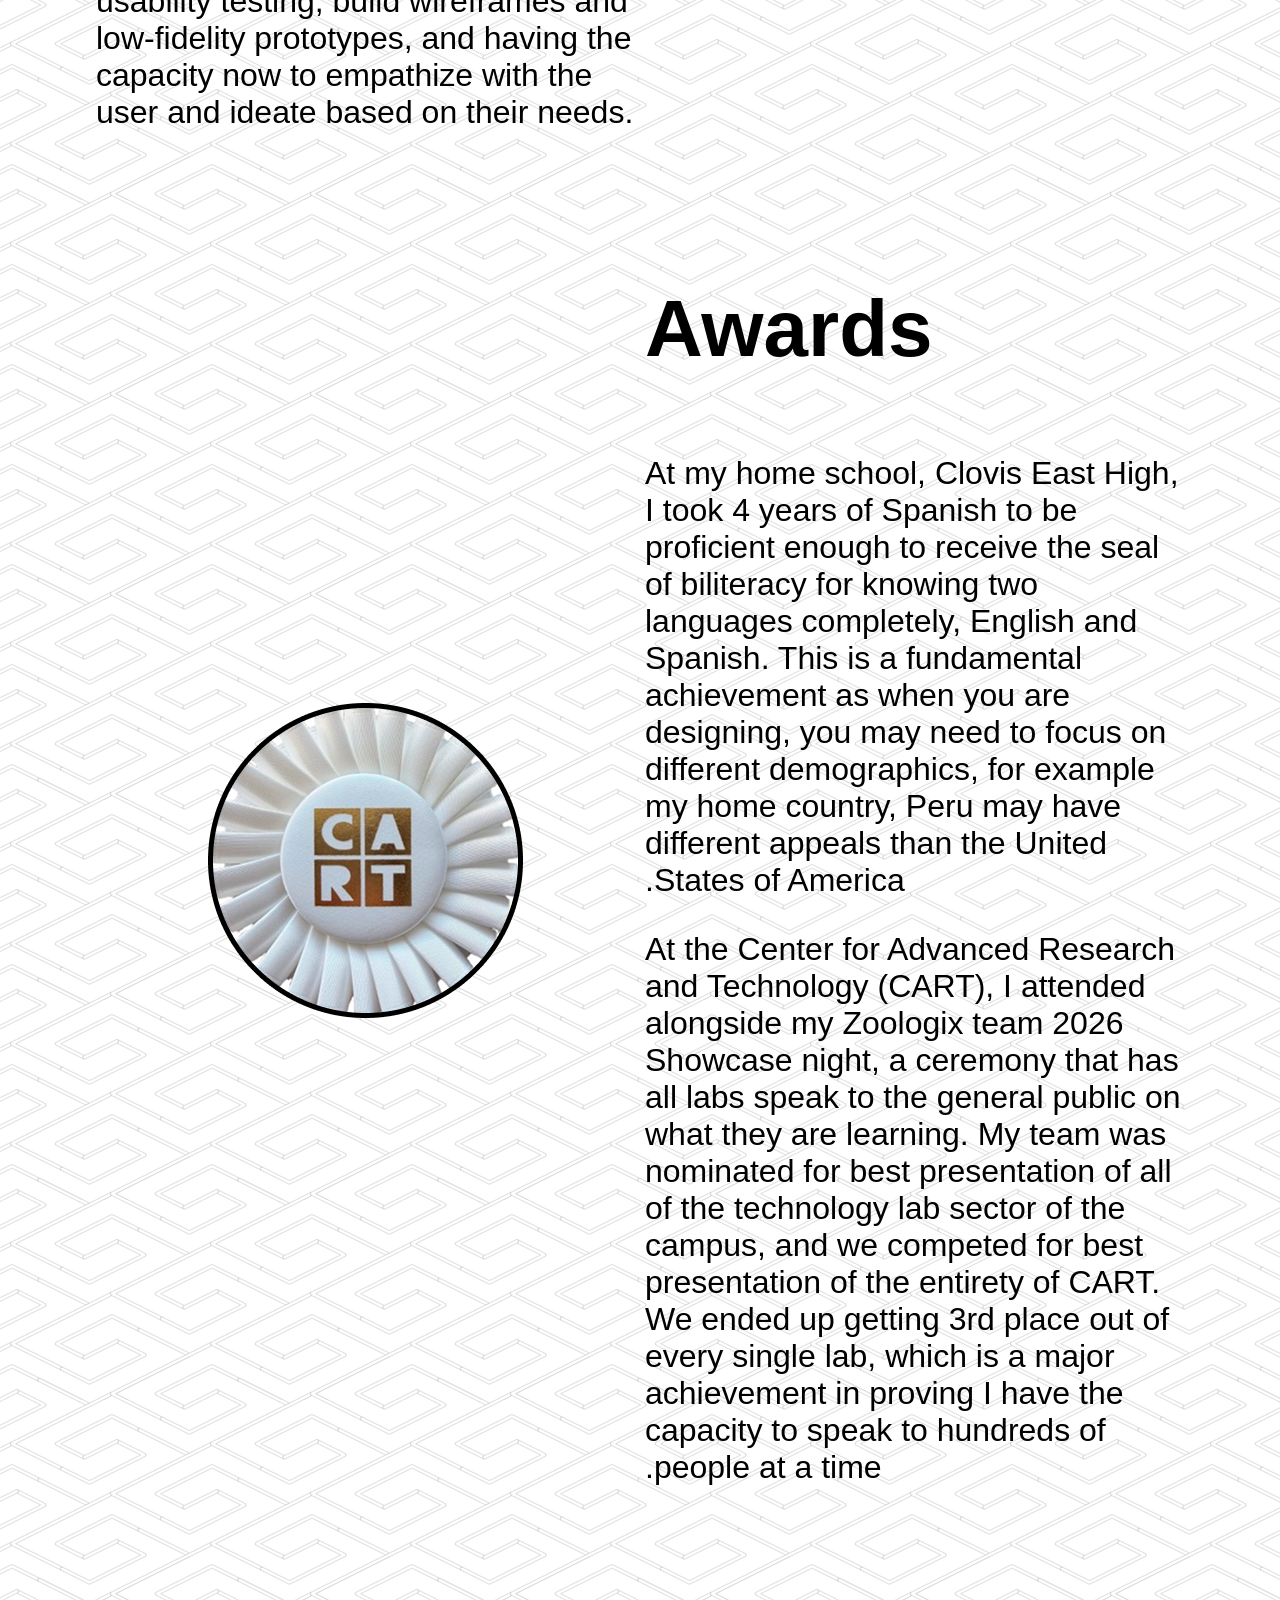
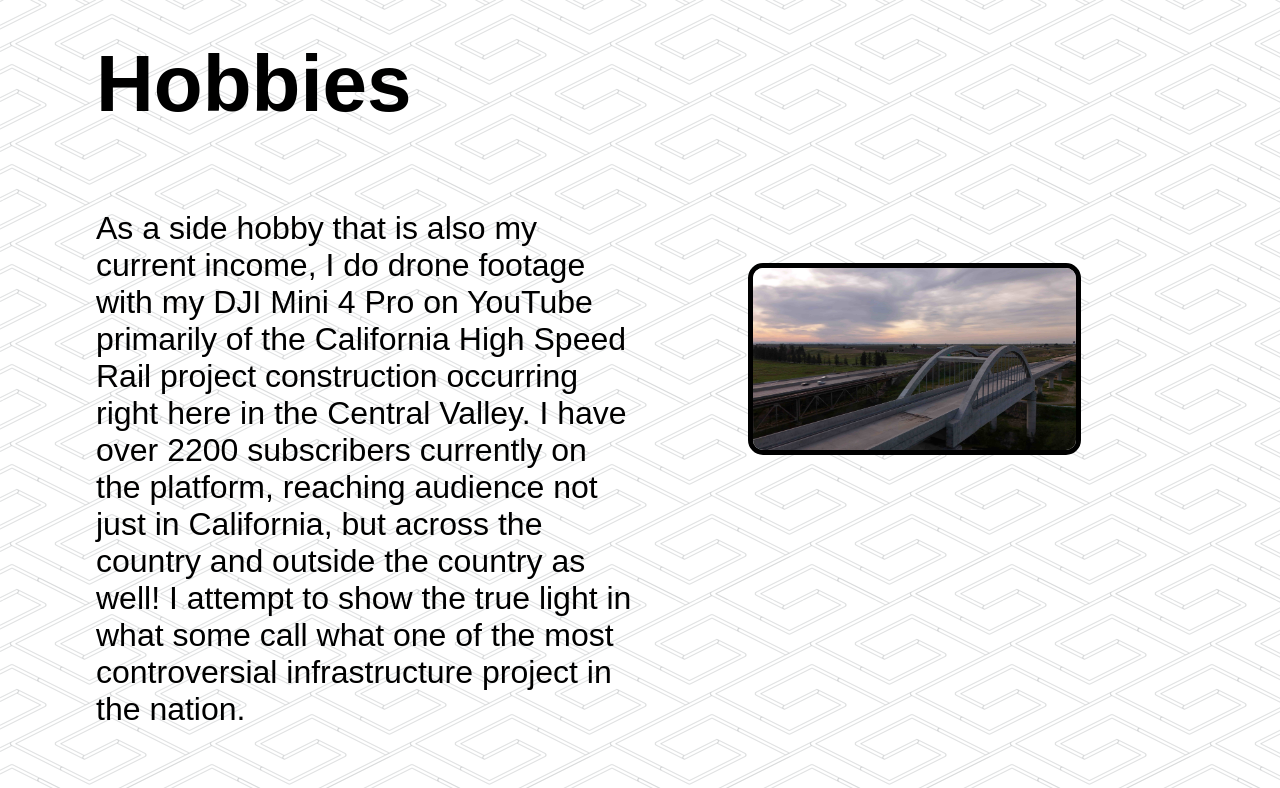
==== commit dfb2c275: "near final styling" ====
--- a/about.html
+++ b/about.html
@@ -48,7 +48,7 @@
                 the
                 forefront of my work.</p>
         </section>
-        <img class="mvs-logo-portfolio" style="border-radius: 15px;" src="Portfolio-Images/mvs-logo.png">
+        <img class="mvs-logo-portfolio" src="Portfolio-Images/mvs-logo.png">
     </section>
 
     <section class="cart-reflection">
@@ -65,6 +65,7 @@
                 design, which I struggled with originally. I asked for assistance from both my instructor and my peers
                 that
                 really brought the light of day to style a website both on desktop and mobile.</p>
+
             <p>With practice exercises that my instructor gave me, I learned the many different techniques a developer
                 can use when positioning information on a webpage on different screen types, which is called media
                 queries. I also learned that if you use many different CSS selectors instead of one for everything, it
@@ -74,6 +75,7 @@
                 from a separate website entirely for the career selector. I had used my collaboration skills in this
                 class, especially during the EECU Budget Calculator project where many of my peers took a crack at
                 adding their own iteration of code onto my design.</p>
+                
             <p>There are two projects left for my Web App class at CART, one being an adventure project requiring heavy
                 ideation and finding techniques on how to implement a puzzle portion of the game where a user attempts
                 to put a shape in the correct hole. Our team used drag and drop API to allow a user move an object on
@@ -97,7 +99,7 @@
                 complete usability testing, build wireframes and low-fidelity prototypes, and having the capacity now to
                 empathize with the user and ideate based on their needs.</p>
         </section>
-        <img class="google-logo-about" style="width:315px; height: 315px;" src="Portfolio-Images/google-logo.png">
+        <img class="google-logo-about" src="Portfolio-Images/google-logo.png">
     </section>
 
     <section class="awards">
--- a/styles.css
+++ b/styles.css
@@ -104,6 +104,12 @@
     margin: auto;
 }
 
+#cart-reflection-text {
+    gap: 30px;
+    display: flex;
+    flex-direction: column;
+}
+
 
 .cart-reflection {
     display: grid;
@@ -343,6 +349,7 @@
 .mvs-logo-portfolio {
     justify-self: center;
     width: clamp(100px, 70%, 400px);
+    border-radius: 15px;
 
 }
 
@@ -353,6 +360,8 @@
 
 .google-logo-about {
     justify-self: center;
+    width: 315px;
+    height: 315px;
 }
 
 .showcase-award {
@@ -419,11 +428,11 @@
 
 #drone-imagery {
     width: 90%;
-    display:flex;
-    justify-self:center;
+    display: flex;
+    justify-self: center;
     border: 5px solid black;
     border-radius: 20px;
-    margin:0 auto;
+    margin: 0 auto;
 }
 
 
@@ -451,7 +460,7 @@
     grid-template-columns: 1fr 1fr;
     justify-items: center;
     direction: rtl;
-    width: clamp(320px, 85vw, 1800px);
+    width: clamp(320px, 85vw, 1900px);
     margin: 0 auto;
 
     & section {
@@ -460,14 +469,14 @@
 
     & h4 {
         font-size: 35px;
-        text-align:left;
+        text-align: left;
         width: clamp(350px, 40vw, 1000px);
     }
 
     & p {
         font-size: clamp(.5rem, 10vw, 2rem);
         width: clamp(350px, 40vw, 1000px);
-        text-align:left;
+        text-align: left;
     }
 
     & img {
@@ -479,7 +488,7 @@
     display: grid;
     grid-template-columns: 1fr 1fr;
     justify-items: center;
-    width: clamp(320px, 85vw, 1800px);
+    width: clamp(320px, 85vw, 1900px);
     margin: 0 auto;
 
     & section {
@@ -508,8 +517,13 @@
 
 
 #resume {
-    width: clamp(320px, 85vw, 1800px);
-    margin: 0 auto;
+    width: clamp(300px, 50vw, 1900px);
+    margin: 0 auto;
+    background-color: #222121;
+    color: white;
+    padding: 2em;
+    border-radius: 20px;
+    border: 5px solid #A42715;
 }
 
 #resume-header {
@@ -520,7 +534,7 @@
     justify-items: center;
 
     & p {
-        font-size: clamp(.75rem, 5vw, 2rem);
+        font-size: clamp(1.5rem, 8vw, 2rem)
     }
 }
 
@@ -552,13 +566,14 @@
 
 #contact {
     font-size: clamp(.75rem, 5vw, 2rem);
-    margin: 0 auto;
 
     & h4 {
         font-size: clamp(1.5rem, 8vw, 2rem);
     }
-
-}
+}
+
+
+
 
 #professional-summary {
     font-size: clamp(.75rem, 5vw, 2rem);
@@ -574,6 +589,8 @@
     display: flex;
     align-content: center;
     justify-content: center;
+    gap: clamp(20px, 20vw, 200px);
+
 }
 
 #project {
@@ -613,9 +630,10 @@
     flex-direction: row;
     justify-content: center;
     align-items: center;
-    gap: 10em;
-}
-
+    width: clamp(320px, 85vw, 1800px);
+    margin: 0 auto;
+    gap: 30px;
+}
 
 .pawpal-left {
     display: flex;
@@ -673,6 +691,12 @@
     grid-template-columns: 1fr 1fr;
     justify-items: center;
     align-content: center;
+    width: clamp(320px, 85vw, 1800px);
+    margin: 0 auto;
+    gap: 30px;
+    animation: fadeInScale linear;
+    animation-timeline: view();
+    animation-range: entry 0% cover 40%;
 
     & section {
         display: flex;
@@ -706,6 +730,12 @@
     grid-template-columns: 1fr 1fr;
     justify-items: center;
     align-content: center;
+    width: clamp(320px, 85vw, 1800px);
+    margin: 0 auto;
+    gap: 30px;
+    animation: fadeInScale linear;
+    animation-timeline: view();
+    animation-range: entry 0% cover 40%;
 
     & article {
         display: flex;
@@ -729,12 +759,11 @@
         }
 
         & img {
-            aspect-ratio: 1/1;
-            width: clamp(150px, 70vw, 500px);
+            aspect-ratio: 1 / 1;
+            width: clamp(150px, 30vh, 500px);
+            align-self: center;
             border: 5px solid black;
             border-radius: 20px;
-            justify-self: center;
-            align-self: center;
         }
     }
 
@@ -866,6 +895,9 @@
     justify-content: space-around;
     align-items: center;
     font-size: clamp(2rem, 10vw, 5rem);
+    animation: fadeInScale linear;
+    animation-timeline: view();
+    animation-range: entry 0% cover 40%;
 
     & img {
         aspect-ratio: 1/1;
@@ -924,10 +956,12 @@
     margin: 0 auto;
     width: clamp(320px, 85vw, 1800px);
     gap: 30px;
-
-    & img {
-        width: clamp(100px, 50vw, 900px);
-        justify-self: flex-end;
+    animation: fadeInScale linear;
+    animation-timeline: view();
+    animation-range: entry 0% cover 40%;
+
+    & img {
+        width: clamp(200px, 80vw, 900px);
         align-self: center;
         border: 5px solid black;
         border-radius: 20px;
@@ -960,8 +994,7 @@
 }
 
 img[alt="bio-shield-services-snapshot"] {
-    width: clamp(100px, 50vw, 900px);
-    justify-self: flex-start;
+    width: clamp(200px, 80vw, 900px);
     align-self: center;
     border: 5px solid black;
     border-radius: 20px;
@@ -975,6 +1008,9 @@
     align-content: center;
     margin: 0 auto;
     width: clamp(320px, 85vw, 1800px);
+    animation: fadeInScale linear;
+    animation-timeline: view();
+    animation-range: entry 0% cover 40%;
 
     & article {
         display: flex;
@@ -1002,7 +1038,9 @@
     grid-template-columns: 1fr 1fr;
     justify-items: center;
     align-items: center;
-    padding: 20px;
+    animation: fadeInScale linear;
+    animation-timeline: view();
+    animation-range: entry 0% cover 40%;
 
     & section {
         width: clamp(350px, 40vw, 1000px);
@@ -1021,8 +1059,8 @@
     }
 
     & img {
-        width: 365px;
-        height: 703px;
+        width: clamp(100px, 90vw, 450px);
+        margin: 0 auto;
         border: 5px solid black;
         border-radius: 20px;
         justify-self: center;
@@ -1034,6 +1072,9 @@
     grid-template-columns: 1fr 1fr;
     justify-items: center;
     align-items: center;
+    animation: fadeInScale linear;
+    animation-timeline: view();
+    animation-range: entry 0% cover 40%;
 
 }
 
@@ -1095,8 +1136,9 @@
     flex-direction: row;
     justify-content: center;
     align-items: center;
-    gap: 10em;
-    padding: 3em;
+    width: clamp(320px, 85vw, 1800px);
+    margin: 0 auto;
+    gap: 30px;
 }
 
 .mvs-left {
@@ -1156,10 +1198,13 @@
     width: clamp(320px, 85vw, 1800px);
     margin: 0 auto;
     gap: clamp(10px, 20vw, 50px);
+    animation: fadeInScale linear;
+    animation-timeline: view();
+    animation-range: entry 0% cover 40%;
 
     & img {
         border-radius: 20px;
-        width: clamp(100px, 90vw, 800px);
+        width: clamp(100px, 90vw, 600px);
         align-self: center;
     }
 
@@ -1187,6 +1232,9 @@
     align-content: center;
     width: clamp(320px, 85vw, 1800px);
     margin: 0 auto;
+    animation: fadeInScale linear;
+    animation-timeline: view();
+    animation-range: entry 0% cover 40%;
 
     & img {
         border-radius: 20px;
@@ -1235,6 +1283,9 @@
     gap: 30px;
     width: clamp(320px, 85vw, 1800px);
     margin: 0 auto;
+    animation: fadeInScale linear;
+    animation-timeline: view();
+    animation-range: entry 0% cover 40%;
 
     & p {
         font-size: clamp(.5rem, 10vw, 2rem);
@@ -1270,6 +1321,9 @@
     align-content: center;
     width: clamp(320px, 85vw, 1800px);
     margin: 0 auto;
+    animation: fadeInScale linear;
+    animation-timeline: view();
+    animation-range: entry 0% cover 40%;
 
     & article {
         display: flex;
@@ -1304,6 +1358,9 @@
     align-items: center;
     gap: 10em;
     padding: 20px;
+    width: clamp(320px, 85vw, 1800px);
+    margin: 0 auto;
+    gap: clamp(20px, 20vw, 200px);
 }
 
 .zoologix-left {
@@ -1373,6 +1430,9 @@
     padding: 20px;
     width: clamp(320px, 85vw, 1800px);
     margin: 0 auto;
+    animation: fadeInScale linear;
+    animation-timeline: view();
+    animation-range: entry 0% cover 40%;
 
     & img {
         align-self: center;
@@ -1406,6 +1466,9 @@
     flex-direction: column;
     justify-content: space-around;
     align-items: center;
+    animation: fadeInScale linear;
+    animation-timeline: view();
+    animation-range: entry 0% cover 40%;
 
     & article {
         display: flex;
@@ -1436,6 +1499,9 @@
     padding: 20px;
     width: clamp(320px, 85vw, 1800px);
     margin: 0 auto;
+    animation: fadeInScale linear;
+    animation-timeline: view();
+    animation-range: entry 0% cover 40%;
 
     & img {
         justify-self: center;
@@ -1644,6 +1710,9 @@
     flex-direction: row;
     justify-content: center;
     align-items: center;
+    width: clamp(320px, 85vw, 1800px);
+    margin: 0 auto;
+    gap: 30px;
 }
 
 .showcase-left {
@@ -1651,6 +1720,7 @@
     flex-direction: column;
     justify-content: center;
     padding: 20px;
+    gap:9em;
 
     & h2 {
         font-size: clamp(2rem, 10vw, 5rem);
@@ -1666,10 +1736,11 @@
     flex-direction: column;
 
     & img {
-        height: clamp(450px, 10vw, 500px);
+        width: clamp(100px, 50vw, 900px);
         border-radius: 20px;
         justify-self: center;
         align-self: center;
+        border: 5px solid black;
     }
 
     & h2 {
@@ -1686,19 +1757,21 @@
     grid-template-columns: 1fr 1fr;
     justify-items: center;
     align-content: center;
-
-    & img {
-        height: clamp(450px, 10vw, 500px);
-        padding: 20px;
+    width: clamp(320px, 85vw, 1800px);
+    margin: 0 auto;
+    gap: clamp(20px, 20vw, 200px);
+
+    & img {
+        height: clamp(350px, 40vw, 500px);
         border-radius: 30px;
         border: 5px solid black;
+        align-self: center;
     }
 
     & article {
         display: flex;
         flex-direction: column;
         justify-content: center;
-        padding: 20px;
         width: clamp(100px, 90vw, 900px);
 
 
@@ -1713,6 +1786,321 @@
     }
 }
 
+
+#showcase-info-1 {
+    display: grid;
+    grid-template-columns: 1fr 1fr;
+    justify-items: center;
+    align-content: center;
+    width: clamp(320px, 85vw, 1800px);
+    margin: 0 auto;
+    gap: 30px;
+    animation: fadeInScale linear;
+    animation-timeline: view();
+    animation-range: entry 0% cover 40%;
+
+    & article {
+        & h2 {
+            font-size: clamp(2rem, 10vw, 5rem);
+        }
+
+        & p {
+            font-size: clamp(.5rem, 10vw, 2rem);
+        }
+
+        & li {
+            font-size: clamp(.5rem, 10vw, 2rem);
+        }
+    }
+}
+
+#showcase-info-2 {
+    display: grid;
+    grid-template-columns: 1fr 1fr;
+    justify-items: center;
+    align-content: center;
+    width: clamp(320px, 85vw, 1800px);
+    margin: 0 auto;
+    gap: 30px;
+    animation: fadeInScale linear;
+    animation-timeline: view();
+    animation-range: entry 0% cover 40%;
+
+    & img {
+        height: clamp(350px, 40vh, 500px);
+        border-radius: 30px;
+        border: 5px solid black;
+        align-self: center;
+    }
+
+    & article {
+        & h2 {
+            font-size: clamp(2rem, 10vw, 5rem);
+        }
+
+        & p {
+            font-size: clamp(.5rem, 10vw, 2rem);
+        }
+    }
+}
+
+
+#showcase-info-3 {
+    display: grid;
+    grid-template-columns: 1fr 1fr;
+    justify-items: center;
+    align-content: center;
+    width: clamp(320px, 85vw, 1800px);
+    margin: 0 auto;
+    gap: 30px;
+
+    & img {
+        align-self: center;
+    }
+
+    & article {
+        display: flex;
+        flex-direction: column;
+        justify-content: center;
+        margin: 0 auto;
+
+        & h2 {
+            font-size: clamp(2rem, 10vw, 5rem);
+        }
+
+        & p {
+            font-size: clamp(.5rem, 10vw, 2rem);
+        }
+
+        & li {
+            font-size: clamp(.5rem, 10vw, 2rem);
+        }
+    }
+}
+
+img[alt="showcase-best-presentation-nominations"] {
+    height: clamp(350px, 40vh, 700px);
+    padding: 20px;
+    border-radius: 30px;
+    border: 5px solid black;
+    align-self: center;
+}
+
+/* Research Paper (may the force be with me) */
+
+
+#essay-project {
+    display: flex;
+    flex-direction: row;
+    justify-content: center;
+    align-items: center;
+    width: clamp(320px, 85vw, 1800px);
+    margin: 0 auto;
+    gap: clamp(20px, 20vw, 200px);
+
+    & img {
+        border-radius: 15px;
+        border: 5px solid black;
+        height: clamp(200px, 85vw, 650px);
+    }
+}
+
+
+.essay-snapshot {
+    display: flex;
+    flex-direction: column;
+    justify-content: center;
+    align-items: center;
+
+    & img {
+        width: clamp(200px, 85vw, 2000px);
+        border: 5px solid black;
+        border-radius: 20px;
+    }
+
+    & p {
+        font-size: clamp(.5rem, 10vw, 2rem);
+    }
+}
+
+
+.essay-project-left {
+    display: flex;
+    flex-direction: column;
+    gap: 22em;
+
+    & h2 {
+        font-size: clamp(2rem, 10vw, 5rem);
+    }
+
+    & p {
+        font-size: clamp(.5rem, 10vw, 2rem);
+    }
+}
+
+
+.essay-project-right {
+    display: flex;
+    flex-direction: column;
+    justify-content: center;
+
+    & h2 {
+        font-size: clamp(2rem, 10vw, 5rem);
+    }
+
+    & p {
+        font-size: clamp(.5rem, 10vw, 2rem);
+    }
+}
+
+
+#essay-overview {
+    display: grid;
+    grid-template-columns: 1fr 1fr;
+    justify-items: center;
+    align-content: center;
+    width: clamp(320px, 85vw, 1800px);
+    margin: 0 auto;
+    gap: 30px;
+    animation: fadeInScale linear;
+    animation-timeline: view();
+    animation-range: entry 0% cover 40%;
+
+    & img {
+        height: clamp(200px, 85vw, 650px);
+        border: 5px solid black;
+        border-radius: 20px;
+    }
+
+    & article {
+        display: flex;
+        flex-direction: column;
+        justify-content: center;
+
+        & h2 {
+            font-size: clamp(2rem, 10vw, 5rem);
+        }
+
+        & p {
+            font-size: clamp(.5rem, 10vw, 2rem);
+        }
+    }
+}
+
+#essay-info-1 {
+    display: grid;
+    grid-template-columns: 1fr 1fr;
+    justify-items: center;
+    align-content: center;
+    width: clamp(320px, 85vw, 1800px);
+    margin: 0 auto;
+    gap: 30px;
+    animation: fadeInScale linear;
+    animation-timeline: view();
+    animation-range: entry 0% cover 40%;
+
+    & img {
+        height: clamp(200px, 85vw, 650px);
+        border: 5px solid black;
+        border-radius: 20px;
+    }
+
+    & article {
+        display: flex;
+        flex-direction: column;
+        justify-content: center;
+
+        & h2 {
+            font-size: clamp(2rem, 10vw, 5rem);
+        }
+
+        & li {
+            font-size: clamp(.5rem, 10vw, 2rem);
+        }
+    }
+}
+
+#essay-info-2 {
+    display: grid;
+    grid-template-columns: 1fr 1fr;
+    justify-items: center;
+    align-content: center;
+    width: clamp(320px, 85vw, 1800px);
+    margin: 0 auto;
+    gap: 30px;
+    animation: fadeInScale linear;
+    animation-timeline: view();
+    animation-range: entry 0% cover 40%;
+
+    & img {
+        height: clamp(200px, 85vw, 650px);
+        border: 5px solid black;
+        border-radius: 20px;
+    }
+
+    & article {
+        display: flex;
+        flex-direction: column;
+        justify-content: center;
+
+        & h2 {
+            font-size: clamp(2rem, 10vw, 5rem);
+        }
+
+        & li {
+            font-size: clamp(.5rem, 10vw, 2rem);
+        }
+    }
+}
+
+#essay-info-3 {
+    display: grid;
+    grid-template-columns: 1fr 1fr;
+    justify-items: center;
+    align-content: center;
+    width: clamp(320px, 85vw, 1800px);
+    margin: 0 auto;
+    gap: 30px;
+    animation: fadeInScale linear;
+    animation-timeline: view();
+    animation-range: entry 0% cover 40%;
+
+    & p {
+        font-size: clamp(.5rem, 10vw, 2rem);
+        align-self: center;
+        font-weight: 400;
+    }
+
+    & article {
+        display: flex;
+        flex-direction: column;
+        justify-content: center;
+
+        & h2 {
+            font-size: clamp(2rem, 10vw, 5rem);
+        }
+
+        & li {
+            font-size: clamp(.5rem, 10vw, 2rem);
+        }
+    }
+}
+
+img[alt="qr-code-to-access-research-paper"] {
+    aspect-ratio: 1 / 1;
+    width: clamp(150px, 30vh, 500px);
+    border: 5px solid black;
+    border-radius: 20px;
+    align-self: center;
+
+}
+
+img[alt="research-paper-research-cards"] {
+    height: clamp(200px, 85vw, 650px);
+    border: 5px solid black;
+    border-radius: 20px;
+    align-self: center;
+}
 
 /* Contact Form */
 
@@ -1793,14 +2181,81 @@
 }
 
 #homepage {
-    display:flex;
-    flex-direction: column;
-    gap:clamp(15px, 20vh, 50px);
+    display: flex;
+    flex-direction: column;
+    gap: clamp(15px, 20vh, 50px);
+}
+
+footer {
+    display: flex;
+    flex-direction: column;
+    justify-content: center;
+    align-items: center;
 }
 
 
 @media (max-width:1000px) {
 
+
+    .essay-project-left {
+        gap: 0px;
+    }
+
+    #showcase-overview {
+        grid-template-columns: 1fr;
+    }
+
+    #showcase-info-1 {
+        grid-template-columns: 1fr;
+    }
+
+    #showcase-info-2 {
+        grid-template-columns: 1fr;
+    }
+
+    #showcase-info-3 {
+        grid-template-columns: 1fr;
+    }
+
+    #showcase-project {
+        flex-direction: column;
+    }
+
+    #essay-project {
+        flex-direction: column;
+    }
+
+    #essay-overview {
+        grid-template-columns: 1fr;
+    }
+
+    #essay-info-1 {
+        grid-template-columns: 1fr;
+    }
+
+    #essay-info-2 {
+        grid-template-columns: 1fr;
+    }
+
+    #essay-info-3 {
+        grid-template-columns: 1fr;
+    }
+
+    #bio-shield-project {
+        flex-direction: column;
+
+        & .bio-shield-left {
+            gap: 0px;
+        }
+    }
+
+    #bio-shield-info {
+        grid-template-columns: 1fr;
+    }
+
+    #bio-shield-info-2 {
+        grid-template-columns: 1fr;
+    }
 
     #eecu-home {
         grid-template-columns: 1fr;
@@ -2030,6 +2485,13 @@
         & section {
             flex-direction: column;
         }
-
+    }
+
+    #zoologix-project {
+        gap: 0px;
+    }
+
+    .showcase-left {
+        gap:0px;
     }
 }
